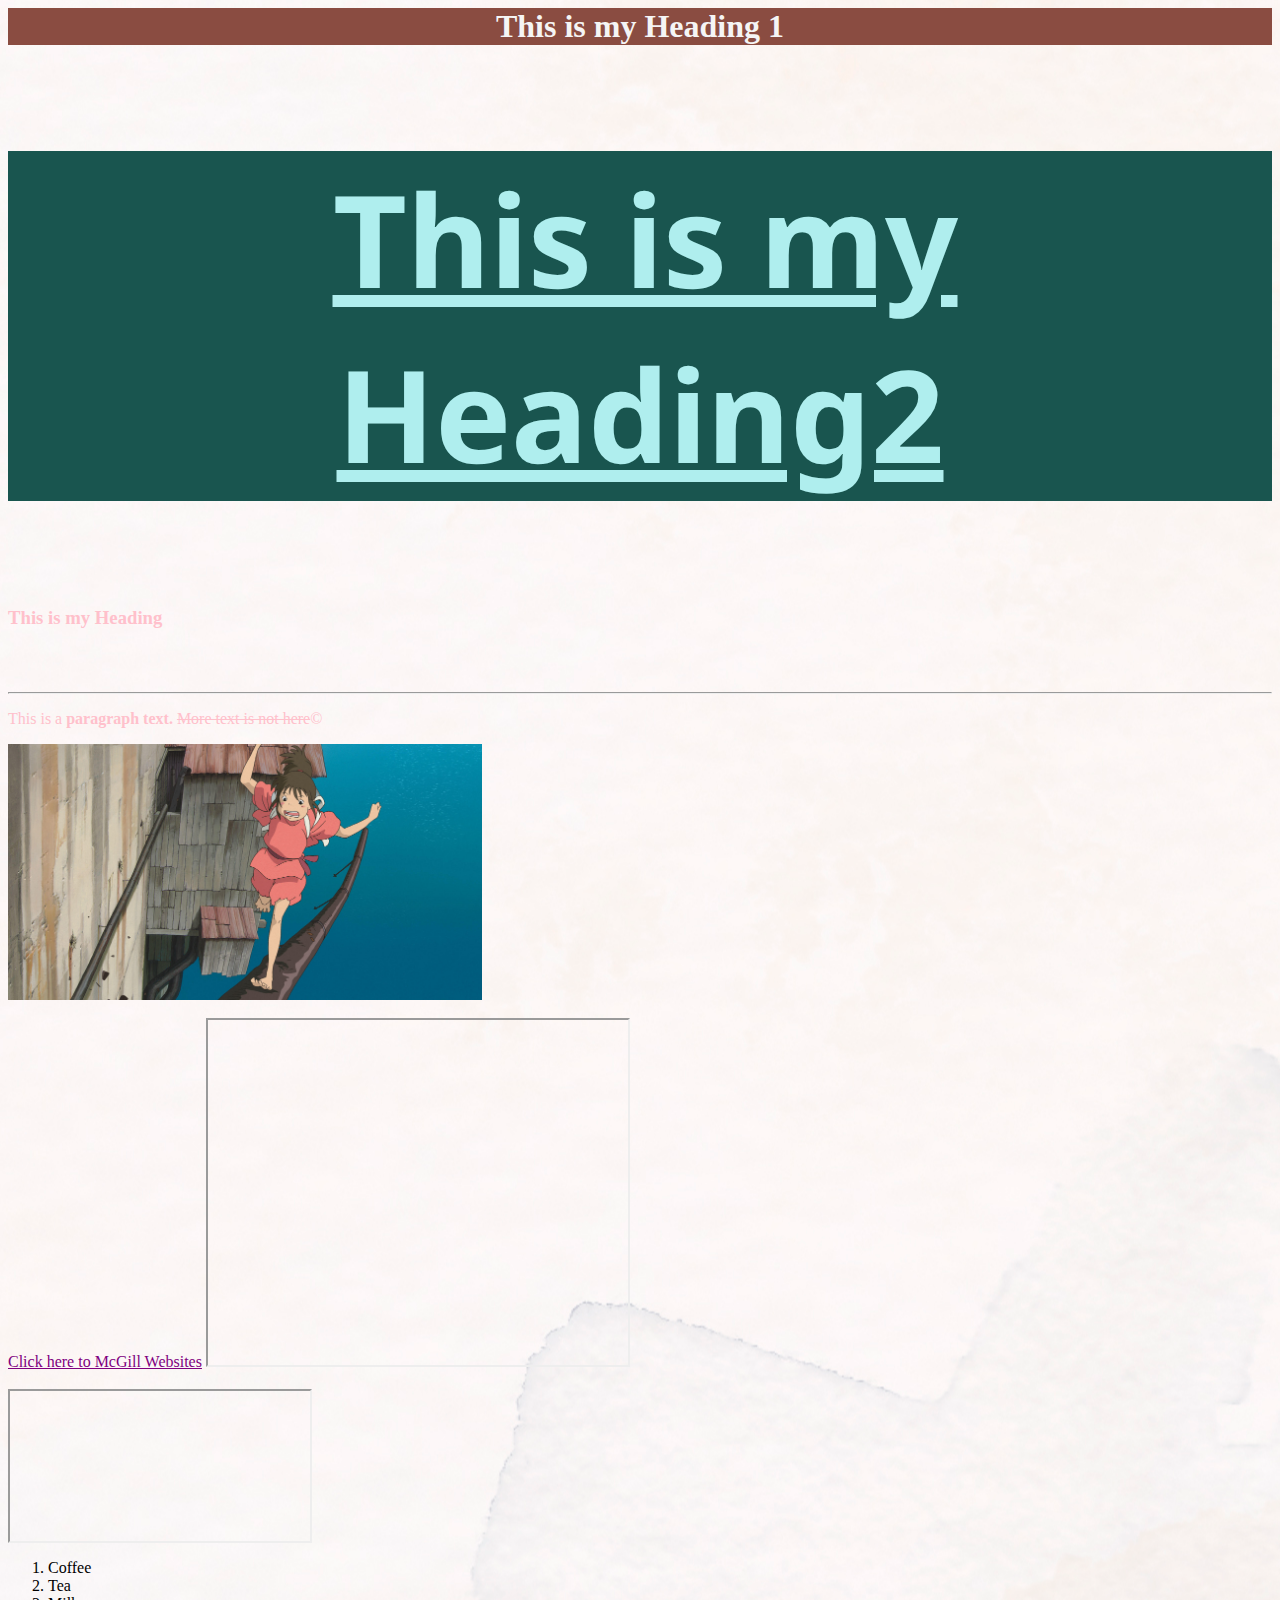
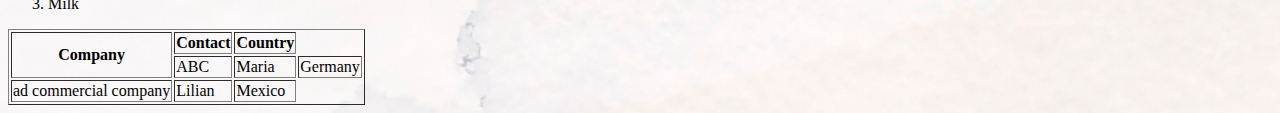
==== index.html @ d9ee84af "1111-2" ====
<html>
  <head>
    <title>Test for HTML </title>
    <link rel="stylesheet" href="Assets/CSS/MyStyle.CSS">
    <link rel="preconnect" href="https://fonts.googleapis.com">
    <link rel="preconnect" href="https://fonts.gstatic.com" crossorigin>
    <link href="https://fonts.googleapis.com/css2?family=Doto:wght@100..900&family=Handlee&family=Noto+Sans+JP:wght@100..900&family=Noto+Sans:ital,wght@0,100..900;1,100..900&family=Patrick+Hand&family=Roboto+Serif:ital,opsz,wght@0,8..144,100..900;1,8..144,100..900&family=Work+Sans:ital,wght@0,100..900;1,100..900&display=swap" rel="stylesheet">

  </head>
  <body>
      <h1 id="Heading-section-top">This is my Heading 1</h1>
      <h2 style = "color: paleturquoise;" class="font-size-8 font-roboto">This is my Heading2</h2>
      <h3 class="font-color-pink">This is my Heading</h3>
      <br/>
      <br/>
      <hr/>
      <p class="font-color-pink">This is a <b>paragraph text.</b> <strike>More text is not here</strike>&#169;</p>
      <img src="Assets/IMG/spiritedaway.jpeg" alt="spirited away" style="width:512pxpx; height:256px;">
      <br/>
      <br/>
      <a href="https://mcgill.ca" target="_blank">Click here to McGill Websites</a>
      
      <iframe width="420" height="345" src="https://www.youtube.com/embed/tgbNymZ7vqY">
      </iframe>
      <br/>
      <br/>
      <iframe
      src="Assets/Files/INFS 634_Course_Outline_Fall2024_DRAFT.pdf" title="PDF-file"
  ></iframe>

      <ol type="1">
        <li>Coffee</li>
        <li>Tea</li>
        <li>Milk</li>
      </ol>

      <table border="1">
        <!-- This is table -->
        <tr> 
          <th rowspan = "2">Company</th>
          <th>Contact</th>
          <th>Country</th>
        </tr>
        <tr>
          <td>ABC</td>
          <td colspan = "2">Maria</td>
          <td>Germany</td>
        </tr>
        <tr>
          <td>ad commercial company</td>
          <td>Lilian</td>
          <td>Mexico</td>
        </tr>
      </table>
  </body>
</html>
---- Assets/CSS/MyStyle.CSS ----
h1{ background-color: rgb(138, 76, 65);
    text-align:center;
}

#Heading-section-top{
    color: whitesmoke
}



.font-color-pink{
    color:pink
}

body{
    background-image: url("../IMG/watercolor.jpg");
    background-repeat: no-repeat;
    background-position: center;
    background-attachment: fixed;
    background-size: auto;
}

h2{ text-decoration: underline;
    background-color: rgb(25, 85, 79);
}

.font-size-8{
    font-size: 8rem;

}




.font-roboto{
    font-family: "Noto Sans", sans-serif;
    text-indent: 10px;
    text-align: center;
    
}

a:link{
    color: purple;
}

a:hover{
    color: yellow
}
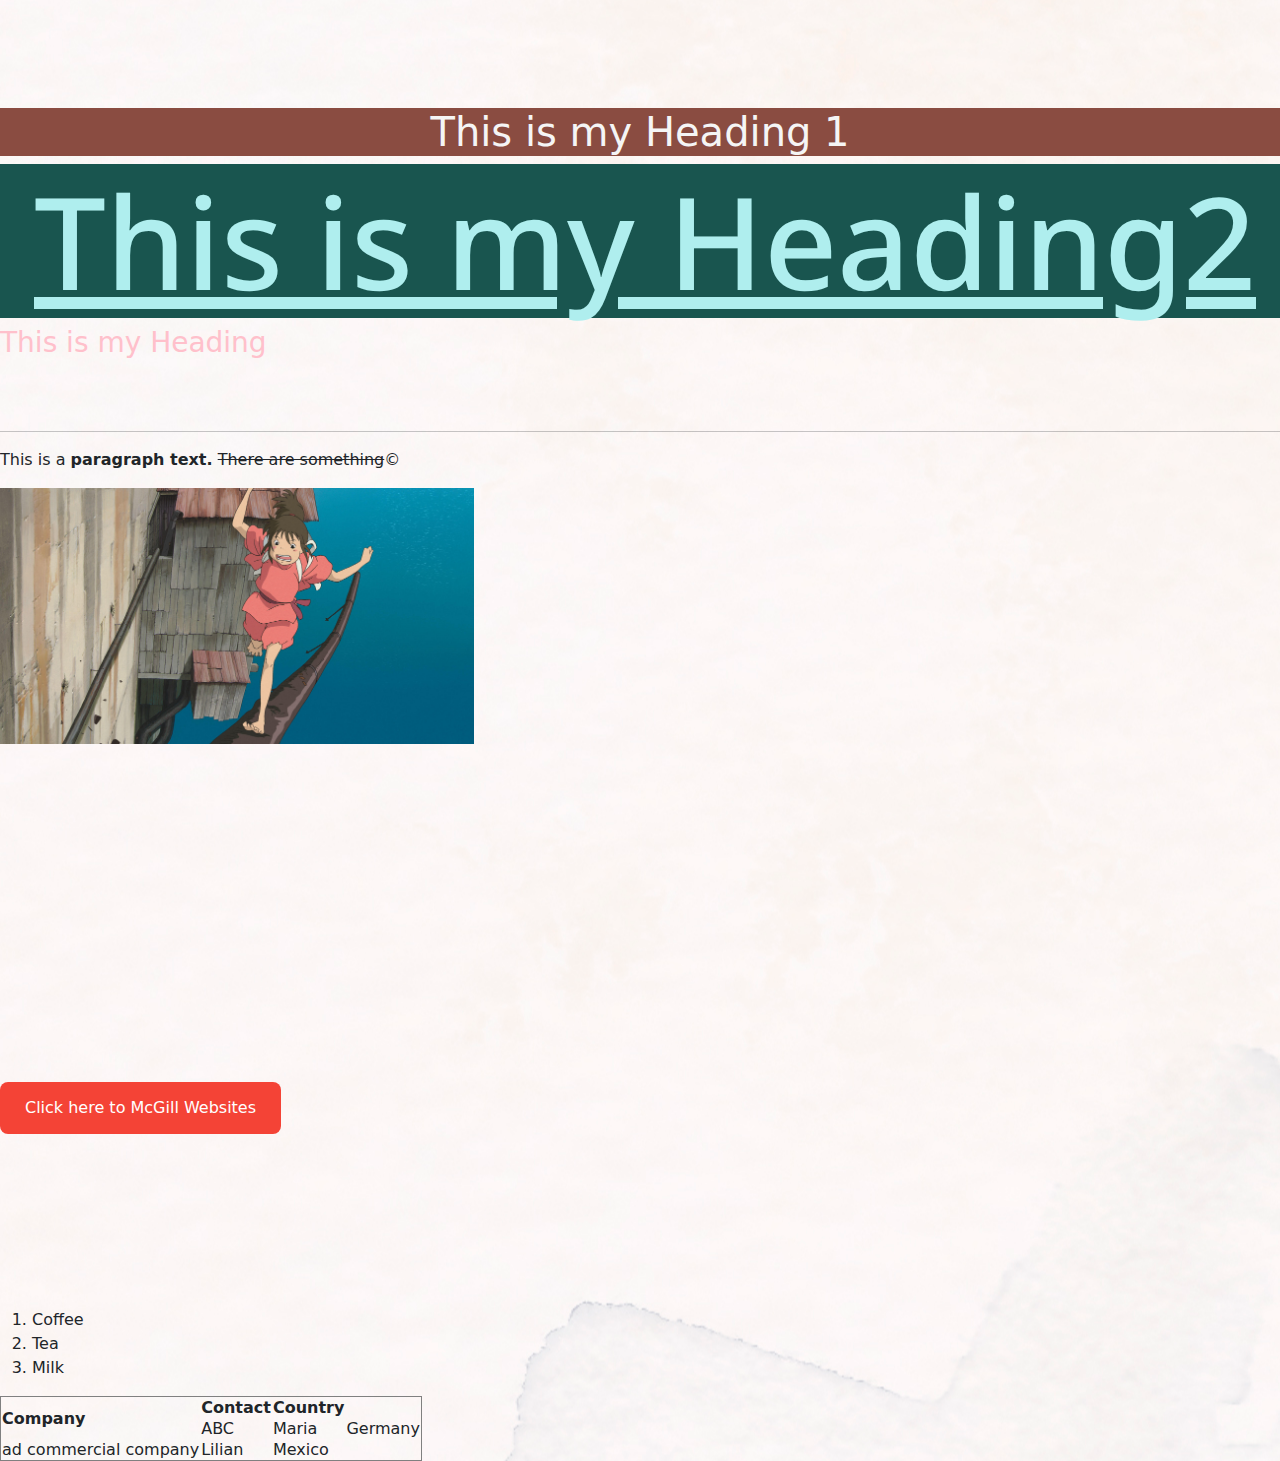
==== commit a3eddb07: "2024/11/11" ====
--- a/index.html
+++ b/index.html
@@ -5,16 +5,30 @@
     <link rel="preconnect" href="https://fonts.googleapis.com">
     <link rel="preconnect" href="https://fonts.gstatic.com" crossorigin>
     <link href="https://fonts.googleapis.com/css2?family=Doto:wght@100..900&family=Handlee&family=Noto+Sans+JP:wght@100..900&family=Noto+Sans:ital,wght@0,100..900;1,100..900&family=Patrick+Hand&family=Roboto+Serif:ital,opsz,wght@0,8..144,100..900;1,8..144,100..900&family=Work+Sans:ital,wght@0,100..900;1,100..900&display=swap" rel="stylesheet">
-
+    <link href="https://cdn.jsdelivr.net/npm/bootstrap@5.3.3/dist/css/bootstrap.min.css" rel="stylesheet" integrity="sha384-QWTKZyjpPEjISv5WaRU9OFeRpok6YctnYmDr5pNlyT2bRjXh0JMhjY6hW+ALEwIH" crossorigin="anonymous">
   </head>
   <body>
+    <section>
+      <div>
+        </div>
+        <h1 class="font-color-black">
+        </div>
+      </div>
+     </section>
+     <header>
+        <nav>
+
+        </nav> 
+      </header>
+      <footer>
+
       <h1 id="Heading-section-top">This is my Heading 1</h1>
       <h2 style = "color: paleturquoise;" class="font-size-8 font-roboto">This is my Heading2</h2>
       <h3 class="font-color-pink">This is my Heading</h3>
       <br/>
       <br/>
       <hr/>
-      <p class="font-color-pink">This is a <b>paragraph text.</b> <strike>More text is not here</strike>&#169;</p>
+      <p class="font-color-black">This is a <b>paragraph text.</b> <strike>There are something</strike>&#169;</p>
       <img src="Assets/IMG/spiritedaway.jpeg" alt="spirited away" style="width:512pxpx; height:256px;">
       <br/>
       <br/>
@@ -52,5 +66,7 @@
           <td>Mexico</td>
         </tr>
       </table>
+      <script src="https://cdn.jsdelivr.net/npm/bootstrap@5.3.3/dist/js/bootstrap.bundle.min.js" integrity="sha384-YvpcrYf0tY3lHB60NNkmXc5s9fDVZLESaAA55NDzOxhy9GkcIdslK1eN7N6jIeHz" crossorigin="anonymous"></script>
+  </body>
   </body>
 </html>--- a/Assets/CSS/MyStyle.CSS
+++ b/Assets/CSS/MyStyle.CSS
@@ -34,7 +34,7 @@
 
 .font-roboto{
     font-family: "Noto Sans", sans-serif;
-    text-indent: 10px;
+    text-indent: 10px !important;
     text-align: center;
     
 }
@@ -47,3 +47,23 @@
     color: yellow
 }
 
+a:link, a:visited {
+    background-color: #f44336;
+    color: white;
+    padding: 14px 25px;
+    text-align: center;
+    text-decoration: none;
+    display: inline-block;
+    border-radius: 8px;
+}
+
+div{
+    padding: 25px 50px 75px 100px;
+}
+
+@media (min-width:767px){
+    body{
+        background-color: lightblue;
+    }
+
+}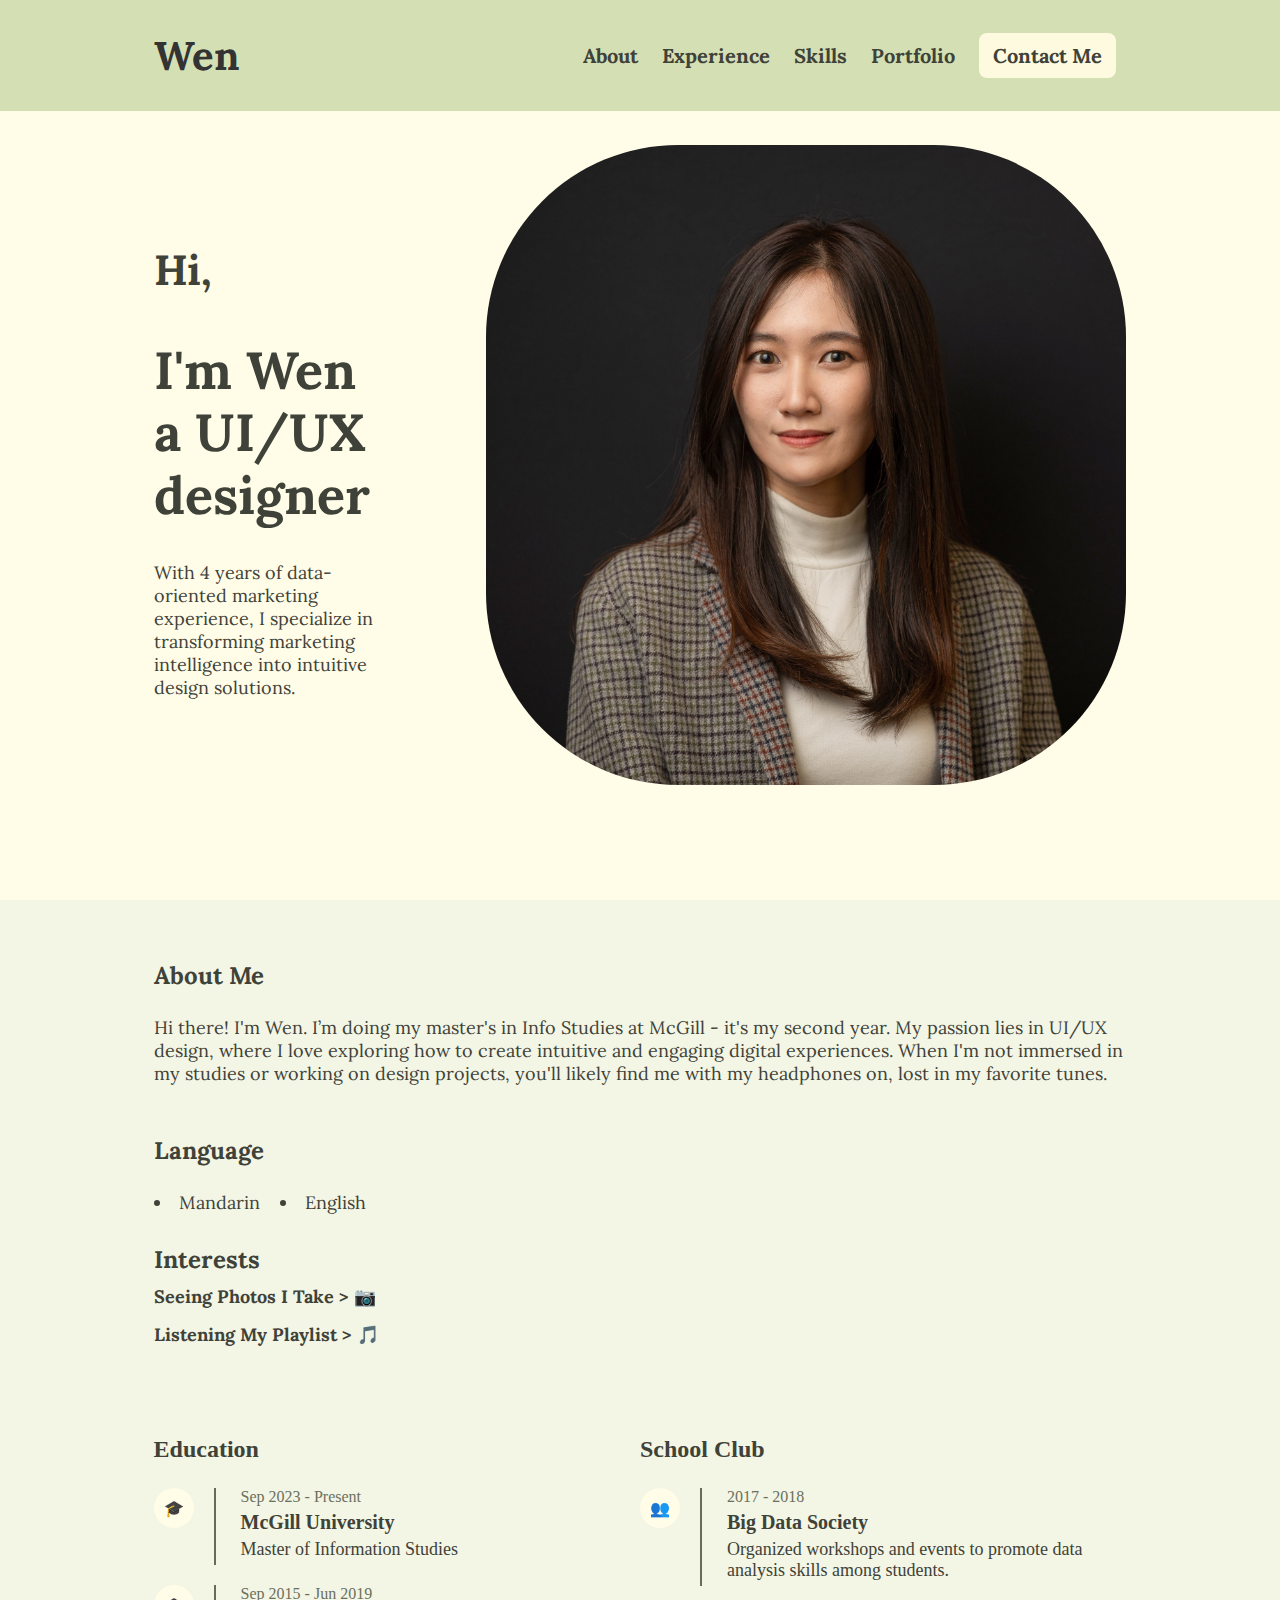
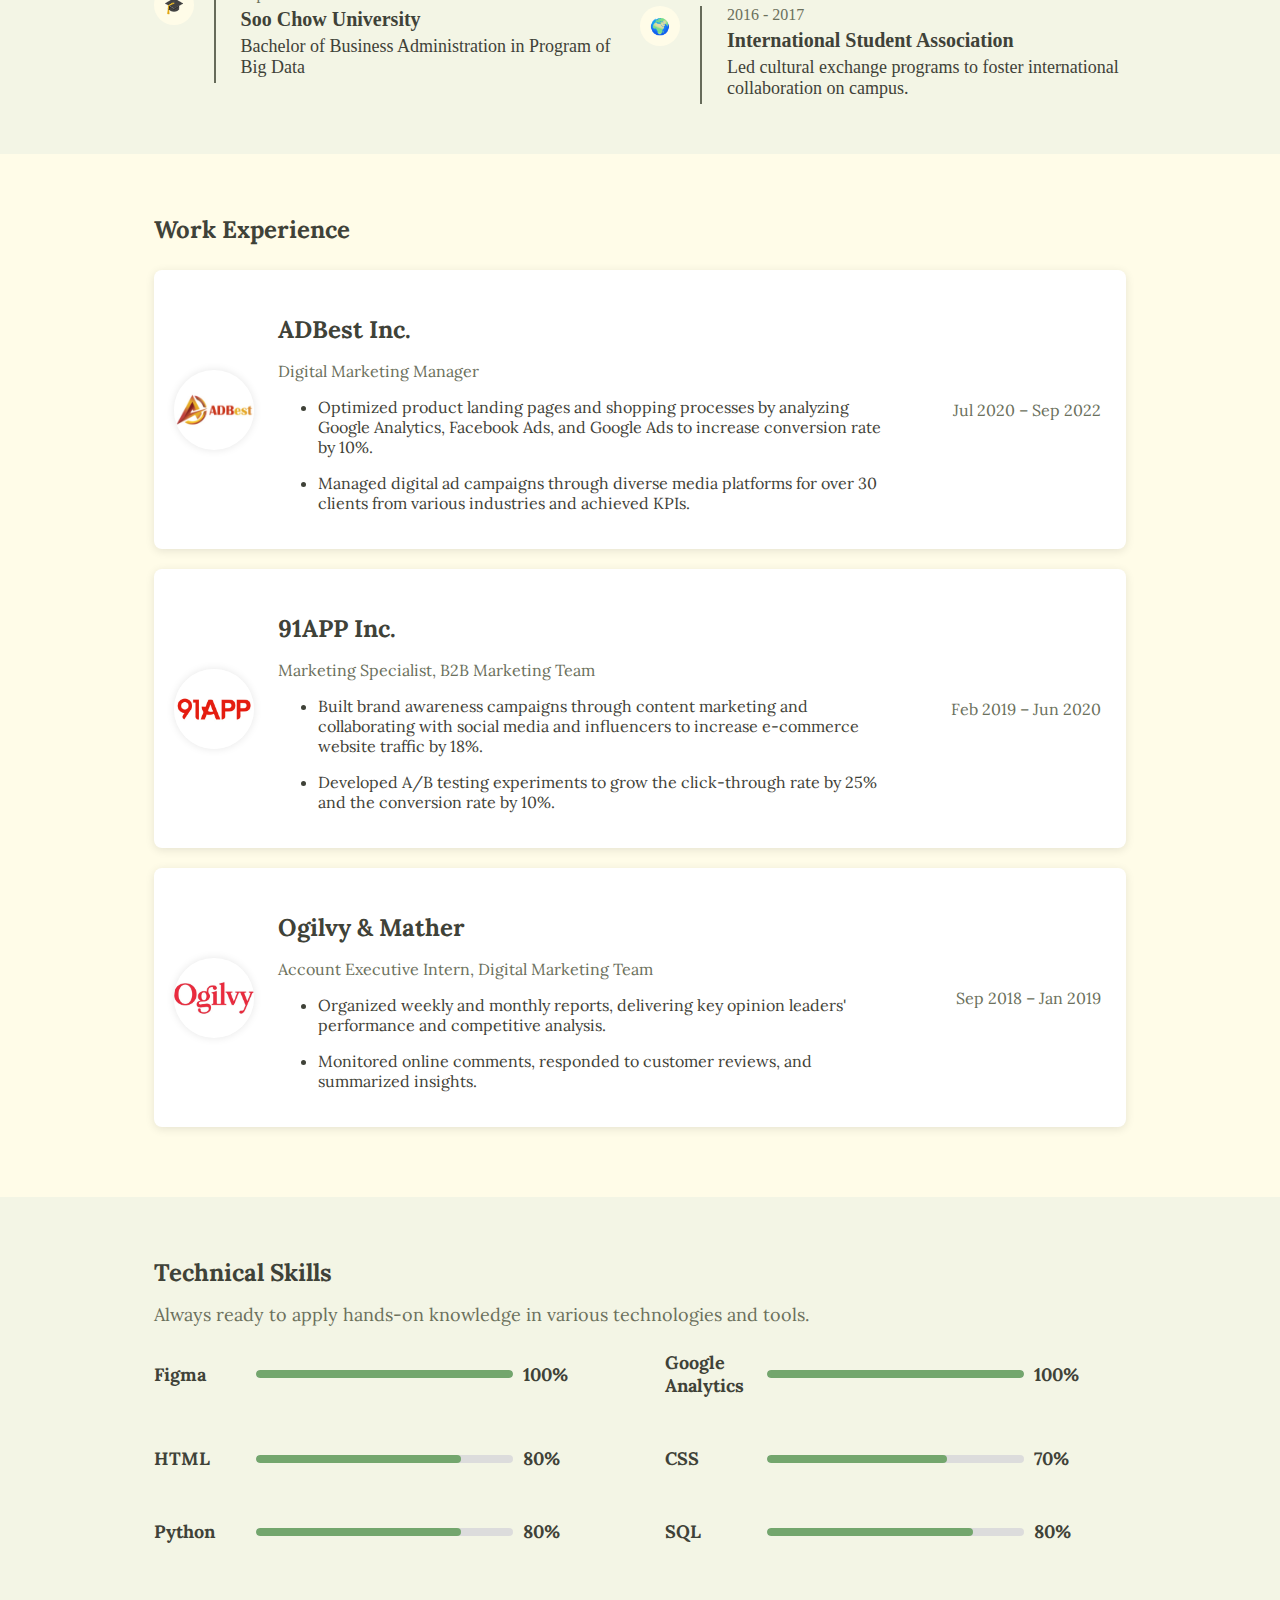
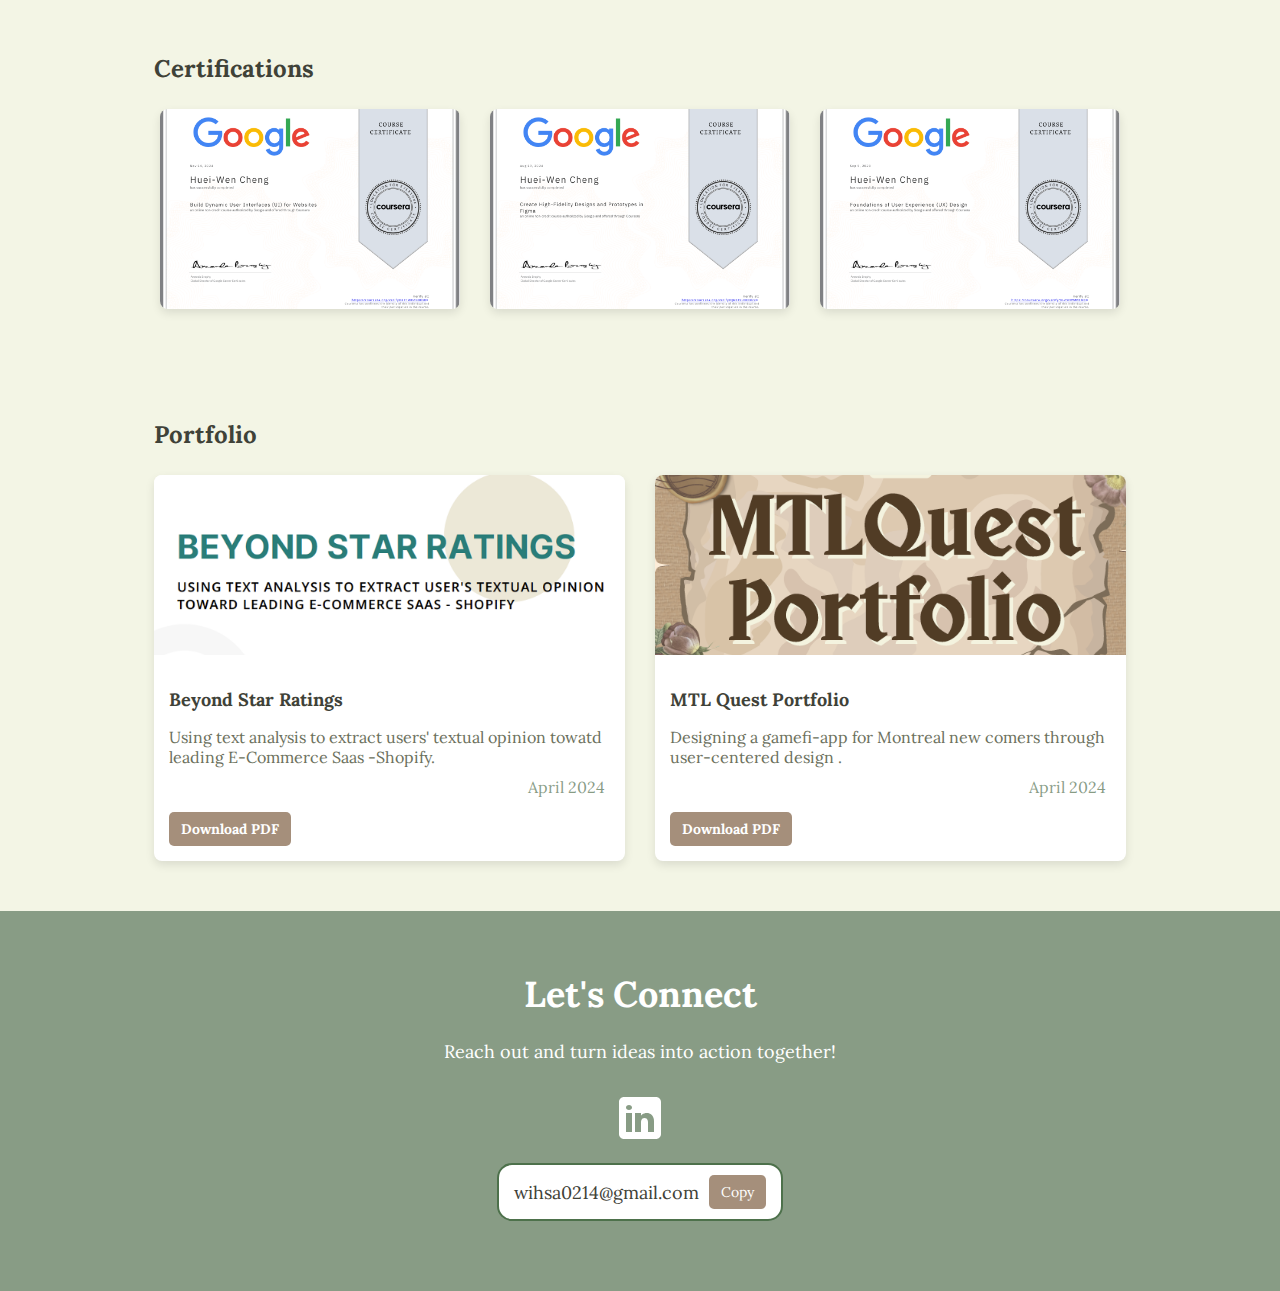
==== commit 95a7529e: "1202-name" ====
--- a/index.html
+++ b/index.html
@@ -1,72 +1,388 @@
+<!-- 
+  Main Document Structure
+  - Header: Navigation and branding
+  - Sections: Organized by content type
+  - Each section has consistent class naming convention
+-->
+
 <html>
   <head>
-    <title>Test for HTML </title>
-    <link rel="stylesheet" href="Assets/CSS/MyStyle.CSS">
+    <meta charset="UTF-8">
+    <meta name="viewport" content="width=device-width, initial-scale=1.0">
+
+    <title>Wen Personal Website</title>
+
+    <!-- css -->
+    <link rel="stylesheet" href="Assets/CSS/MyStyle1.CSS">
+    <!-- Single set of Google Font preconnects -->
     <link rel="preconnect" href="https://fonts.googleapis.com">
     <link rel="preconnect" href="https://fonts.gstatic.com" crossorigin>
-    <link href="https://fonts.googleapis.com/css2?family=Doto:wght@100..900&family=Handlee&family=Noto+Sans+JP:wght@100..900&family=Noto+Sans:ital,wght@0,100..900;1,100..900&family=Patrick+Hand&family=Roboto+Serif:ital,opsz,wght@0,8..144,100..900;1,8..144,100..900&family=Work+Sans:ital,wght@0,100..900;1,100..900&display=swap" rel="stylesheet">
-    <link href="https://cdn.jsdelivr.net/npm/bootstrap@5.3.3/dist/css/bootstrap.min.css" rel="stylesheet" integrity="sha384-QWTKZyjpPEjISv5WaRU9OFeRpok6YctnYmDr5pNlyT2bRjXh0JMhjY6hW+ALEwIH" crossorigin="anonymous">
+    <link href="https://fonts.googleapis.com/css2?family=Bitter:ital,wght@0,100..900;1,100..900&family=Lato:ital,wght@0,100;0,300;0,400;0,700;0,900;1,100;1,300;1,400;1,700;1,900&family=Lora:ital,wght@0,400..700;1,400..700&family=Noto+Sans:ital,wght@0,100..900;1,100..900&display=swap" rel="stylesheet">
+
   </head>
+
   <body>
-    <section>
-      <div>
-        </div>
-        <h1 class="font-color-black">
-        </div>
-      </div>
-     </section>
-     <header>
-        <nav>
-
-        </nav> 
-      </header>
-      <footer>
-
-      <h1 id="Heading-section-top">This is my Heading 1</h1>
-      <h2 style = "color: paleturquoise;" class="font-size-8 font-roboto">This is my Heading2</h2>
-      <h3 class="font-color-pink">This is my Heading</h3>
-      <br/>
-      <br/>
-      <hr/>
-      <p class="font-color-black">This is a <b>paragraph text.</b> <strike>There are something</strike>&#169;</p>
-      <img src="Assets/IMG/spiritedaway.jpeg" alt="spirited away" style="width:512pxpx; height:256px;">
-      <br/>
-      <br/>
-      <a href="https://mcgill.ca" target="_blank">Click here to McGill Websites</a>
+  <!-- Navigation Header -->
+  <header class="header">
+    <!-- Header content -->
+    <a href="#" class = "logo" >Wen</a>
+    <nav class="navbar">
+      <a href="#about">About</a>
+      <a href="#experience">Experience</a>
+      <a href="#skills">Skills</a>
+      <a href="#portfolio">Portfolio</a>
+      <a href="#contact" class="contact-link">Contact Me</a>
+    </nav>  
+  </header>
+
+  <!-- Hero Section -->
+  <section class="home-container">
+    <!-- Home content -->
+    <div class="home-content">
+      <h3>Hi,</h3>
+      <h1>I'm <span>Wen<br></span>a UI/UX designer</h1>
+      <p>
+        With 4 years of data-oriented marketing  experience, I specialize in transforming marketing 
+        intelligence into intuitive design solutions. </p>
+    </div> 
+     
+    <div class="img-box">
+        <img src="Assets/IMG/Huei-Wen Cheng_Square.JPG" width="50%" alt="Wen's profile picture">
+    </div>
+  </section>
+
+  <!-- About Me Section -->
+  <section id="about" class="about-container">
+    <!-- About content -->
+    <div class="about-content">
+      <h2 class="heading">About <span>Me</span></h2>
+      <p>Hi there! I'm Wen. I’m doing my master's in Info Studies at McGill - it's my second year. 
+        My passion lies in UI/UX design, where I love exploring how to create intuitive and engaging
+        digital experiences. When I'm not immersed in my studies or working on design projects, 
+        you'll likely find me with my headphones on, lost in my favorite tunes. </p>
+    </div>
+
+    <!-- Language content -->
+    <div class="language-container">
+      <h2 class="heading">Language</h2>
+      <div class="language-content">
+        <li>Mandarin</li>
+        <li>English</li>
+      </div>
+    </div>
+
+     <!-- Interests content -->
+    <div class="interests-container">
+      <h2 class="heading">Interests</h2>
+      <div class="interests-content">
+        <a href="https://flic.kr/ps/45rZq1" target="_blank" class="interest-item">
+            Seeing Photos I Take > 📷
+        </a>
+        <a href="https://music.youtube.com/playlist?list=PLNS5g4jU1Uh40Wqs6KvY3P2EbXAtl5oFr&si=vYJQALOpjhtkOgxQ" target="_blank" class="interest-item">
+            Listening My Playlist > 🎵
+          </a>
+      </div>
+    </div>
+
+    </section>
       
-      <iframe width="420" height="345" src="https://www.youtube.com/embed/tgbNymZ7vqY">
-      </iframe>
-      <br/>
-      <br/>
-      <iframe
-      src="Assets/Files/INFS 634_Course_Outline_Fall2024_DRAFT.pdf" title="PDF-file"
-  ></iframe>
-
-      <ol type="1">
-        <li>Coffee</li>
-        <li>Tea</li>
-        <li>Milk</li>
-      </ol>
-
-      <table border="1">
-        <!-- This is table -->
-        <tr> 
-          <th rowspan = "2">Company</th>
-          <th>Contact</th>
-          <th>Country</th>
-        </tr>
-        <tr>
-          <td>ABC</td>
-          <td colspan = "2">Maria</td>
-          <td>Germany</td>
-        </tr>
-        <tr>
-          <td>ad commercial company</td>
-          <td>Lilian</td>
-          <td>Mexico</td>
-        </tr>
-      </table>
-      <script src="https://cdn.jsdelivr.net/npm/bootstrap@5.3.3/dist/js/bootstrap.bundle.min.js" integrity="sha384-YvpcrYf0tY3lHB60NNkmXc5s9fDVZLESaAA55NDzOxhy9GkcIdslK1eN7N6jIeHz" crossorigin="anonymous"></script>
-  </body>
-  </body>
+   
+  
+
+  <!-- Education & School Club Section -->
+  <section class="education-schoolclub-container">
+
+   <!-- Education content -->
+    <div class="education-content">    
+      <h2 class="heading">Education</h2>
+        
+        <div class="timeline-item">
+          <div class="timeline-icon">🎓</div>
+          <div class="timeline-content">
+            <span class="date">Sep 2023 - Present</span>
+            <h3>McGill University</h3>
+            <p>Master of Information Studies</p>
+          </div>
+        </div>
+      
+        <div class="timeline-item">
+          <div class="timeline-icon">🎓</div>
+          <div class="timeline-content">
+            <span class="date">Sep 2015 - Jun 2019</span>
+            <h3>Soo Chow University</h3>
+            <p>Bachelor of Business Administration in Program of Big Data</p>
+          </div>
+        </div>
+    </div>
+
+    <!-- School Club content -->
+    <div class="school-club-content">    
+      <h2 class="heading">School <span>Club</span></h2>
+        
+        <div class="timeline-item">
+          <div class="timeline-icon">👥</div>
+          <div class="timeline-content">
+            <span class="date">2017 - 2018</span>
+            <h3>Big Data Society</h3>
+            <p>Organized workshops and events to promote data analysis skills among students.</p>
+          </div>
+        </div>
+        
+        <div class="timeline-item">
+          <div class="timeline-icon">🌍</div>
+          <div class="timeline-content">
+            <span class="date">2016 - 2017</span>
+            <h3>International Student Association</h3>
+            <p>Led cultural exchange programs to foster international collaboration on campus.</p>
+          </div>
+        </div>
+    </div>
+  
+      
+    
+    </div>      
+   </section>  
+
+
+  <!-- Experience Section -->
+  <section id="experience" class="experience-container">
+    <!-- Experience content -->
+    <h2 class="heading">Work Experience</h2>
+
+    <!-- Work Experience: ADBest -->
+    <div class="experience-card">
+      <div class="company_logo">
+          <img src="Assets/IMG/Adbest_Logo.jpg" alt="ADBest Logo">
+      </div>
+      <div class="company_content">
+          <h3>ADBest Inc.</h3>
+          <p>Digital Marketing Manager</p>
+          <ul>
+              <li>Optimized product landing pages and shopping processes by analyzing Google Analytics, Facebook Ads, and Google Ads to increase conversion rate by 10%.</li>
+              <p></p>
+              <li>Managed digital ad campaigns through diverse media platforms for over 30 clients from various industries and achieved KPIs.</li>
+          </ul>
+      </div>
+      <div class="date">Jul 2020 – Sep 2022</div>
+    </div>
+
+    <!-- Work Experience: 91APP -->
+    <div class="experience-card">
+      <div class="company_logo">
+          <img src="Assets/IMG/91APP_Logo.jpg" alt="91APP Logo">
+      </div>
+      <div class="company_content">
+          <h3>91APP Inc.</h3>
+          <p>Marketing Specialist, B2B Marketing Team</p>
+          <ul>
+              <li>Built brand awareness campaigns through content marketing and collaborating with social media and influencers to increase e-commerce website traffic by 18%.</li>
+              <p></p>
+              <li>Developed A/B testing experiments to grow the click-through rate by 25% and the conversion rate by 10%.</li>
+          </ul>
+      </div>
+      <div class="date">Feb 2019 – Jun 2020</div>
+    </div>
+
+    <!-- Work Experience: Ogilvy -->
+    <div class="experience-card">
+      <div class="company_logo">
+          <img src="Assets/IMG/Ogilvy_Logo.jpg" alt="Ogilvy & Mather Logo">
+      </div>
+      <div class="company_content">
+          <h3>Ogilvy & Mather</h3>
+          <p>Account Executive Intern, Digital Marketing Team</p>
+          <ul>
+              <li>Organized weekly and monthly reports, delivering key opinion leaders' performance and competitive analysis.</li>
+              <p></p>
+              <li>Monitored online comments, responded to customer reviews, and summarized insights.</li>
+          </ul>
+      </div>
+      <div class="date">Sep 2018 – Jan 2019</div>
+    </div>
+  </section>
+
+
+  <!-- Skills Section -->
+  <section id="skills" class="skills-container">
+    <!-- Technical skills content -->
+    <h2 class="heading">Technical Skills</h2>
+    <p>Always ready to apply hands-on knowledge in various technologies and tools.</p>
+    <div class="skills-content">
+
+        <!-- Technical skills: Figma -->
+        <div class="skill">
+            <span>Figma</span>
+            <div class="skill-bar">
+                <div class="progress" style="width: 100%;"></div>
+            </div>
+            <span class="percentage">100%</span>
+        </div>
+
+        <!-- Technical skills: Google Analytics -->
+        <div class="skill">
+          <span>Google Analytics</span>
+          <div class="skill-bar">
+              <div class="progress" style="width: 100%;"></div>
+          </div>
+          <span class="percentage">100%</span>
+        </div>
+
+        <!-- Technical skills: HTML-->
+        <div class="skill">
+            <span>HTML</span>
+            <div class="skill-bar">
+                <div class="progress" style="width: 80%;"></div>
+            </div>
+            <span class="percentage">80%</span>
+        </div>
+
+        <!-- Technical skills: CSS-->
+        <div class="skill">
+            <span>CSS</span>
+            <div class="skill-bar">
+                <div class="progress" style="width: 70%;"></div>
+            </div>
+            <span class="percentage">70%</span>
+        </div>
+
+        <!-- Technical skills: Python-->  
+        <div class="skill">
+            <span>Python</span>
+            <div class="skill-bar">
+                <div class="progress" style="width: 80%;"></div>
+            </div>
+            <span class="percentage">80%</span>
+        </div>
+
+        <!-- Technical skills: SQL-->  
+        <div class="skill">
+            <span>SQL</span>
+            <div class="skill-bar">
+                <div class="progress" style="width: 80%;"></div>
+            </div>
+            <span class="percentage">80%</span>
+        </div>
+    </div>
+  </section>
+
+  <!-- Certifications Section -->
+  <section class="certifications-container">
+    <!-- Certifications content -->
+    <h2 class="heading">Certifications</h2>
+    <div class="certifications-content">
+
+       <!-- UI Certification -->
+      <div class="certification-card">
+        <img src="Assets/IMG/Coursera_certification_UI.png" alt="Coursera_certification_UI" class="certification-image">
+        <div class="overlay">
+          <p>Build Dynamic User Interfaces (UI) for Websites
+            <br>offered through Courser</p>
+        </div>
+      </div>
+
+       <!-- HiFi Certification -->
+      <div class="certification-card">
+        <img src="Assets/IMG/Coursera_certification_HiFi.png" alt="Coursera_certification_HiFi" class="certification-image">
+        <div class="overlay">
+          <p>Create High-Fidelity Designs and Prototypes in
+            Figma<br>offered through Coursera</p>
+        </div>
+      </div>
+
+       <!-- Third Certification -->
+      <div class="certification-card">
+        <img src="Assets/IMG/Coursera_certification_UX.png" alt="Coursera_certification_UX" class="certification-image">
+        <div class="overlay">
+          <p>Foundations of User Experience (UX) Design<br>offered through Coursera</p>
+        </div>
+      </div>
+    </div>
+  </section>
+
+  
+
+  <!-- Portfolio Section -->
+  <section id="portfolio" class="portfolio-container">
+    <!-- Portfolio content -->
+    <h2 class="heading">Portfolio</h2>
+    <div class="portfolio-grid">
+
+      <!-- Portfolio  1 -->
+      <div class="portfolio-item">
+        <div class="portfolio-thumbnail">
+          <img src="Assets/IMG/MachineLearning-thumbnail.png" alt="Data Mining Thematic Analysis - Shopfiy Thumbnail ">
+        </div>
+        <div class="portfolio-content">
+          <h3>Beyond Star Ratings</h3>
+          <p>Using text analysis to extract users' textual opinion towatd leading E-Commerce Saas -Shopify.</p>
+          <span class="date">April 2024</span>
+          <a href="Assets/Files/Data Mining Thematic Analysis - Shopfiy.pdf" target="_blank" class="download-btn" download>Download PDF</a>
+        </div>
+      </div>
+  
+      <!-- Portfolio  2 -->
+      <div class="portfolio-item">
+        <div class="portfolio-thumbnail">
+          <img src="Assets/IMG/UCDproject-thumbnail.png" alt="UCD Project Thumbnail">
+        </div>
+        <div class="portfolio-content">
+          <h3>MTL Quest Portfolio</h3>
+          <p>Designing a gamefi-app for Montreal new comers through user-centered design .</p>
+          <span class="date">April 2024</span>
+          <a href="Assets/Files/UCD_Project_Montreal.pdf" target="_blank" class="download-btn" download>Download PDF</a>
+        </div>
+      </div>
+    </div>
+  </section>
+  
+   <!-- Contact Section -->
+  <section id="contact" class="contact-container">
+    <!-- Contact content -->
+    <h2 class="heading">Let's Connect</h2>
+    <p>Reach out and turn ideas into action together!</p>
+
+    <!-- Social Media Links -->
+    <div class="social-links">
+      <a href="https://www.linkedin.com/in/huei-wen-cheng-1aa71b167/" target="_blank" class="social-link">
+        <img src="Assets/IMG/linkedin.svg" alt="LinkedIn">
+      </a>
+    </div>
+  
+    <!-- Email with Clipboard -->
+    <div class="email-container">
+      <div class="email-box">
+        <span id="email">wihsa0214@gmail.com</span>
+        <button id="copy-btn" class="clipboard-btn">Copy</button>
+      </div>
+    </div>
+
+  </section>
+
+  <!-- copy the email / javascript generated by ChatGPT -->
+  <script>
+    document.getElementById("copy-btn").addEventListener("click", function () {
+      // Get the email text
+      const emailText = document.getElementById("email").textContent;
+  
+      // Create a temporary input element to copy the text
+      const tempInput = document.createElement("input");
+      tempInput.value = emailText;
+      document.body.appendChild(tempInput);
+  
+      // Select the text and copy it
+      tempInput.select();
+      tempInput.setSelectionRange(0, 99999); // For mobile devices
+      document.execCommand("copy");
+  
+      // Remove the temporary input element
+      document.body.removeChild(tempInput);
+  
+    
+    });
+  </script>
+  
+
+
+</body>
+
 </html>--- a/Assets/CSS/MyStyle1.CSS
+++ b/Assets/CSS/MyStyle1.CSS
@@ -0,0 +1,644 @@
+* {
+    box-sizing: border-box; /* Ensures that padding and border are included in an element's total width and height */
+}
+
+body, html {
+    margin: 0;
+    padding: 0;
+}
+
+html {
+   scroll-behavior: smooth; /* Enables smooth scrolling */
+}
+
+section {
+   scroll-margin-top: 100px; 
+}
+
+
+/* Header */
+.header{ 
+    background-color: rgb(213, 223, 180);
+    position: fixed;
+    top: 0;
+    left: 0;
+    text-align:left;
+    width: 100%;
+    padding: 30px 12%;
+    display: flex;
+    flex-wrap: wrap;
+    justify-content: space-between;
+    align-items: center;
+    z-index: 1000; /* High z-index ensures the header stays above other content. */
+
+}
+
+
+.header a{
+    color: #333; 
+    text-decoration: none; 
+    font-weight: bold;
+    margin-right: 5px;
+    font-family: "Lora", serif;
+}
+
+.logo{
+    font-size: 40px;
+    color: rgb(216, 163, 115);
+    font-weight: 600;
+    transition: 0.3s ease;
+}
+
+.logo:hover{
+    color: rgb(254, 250, 224);
+    text-shadow: 0 0 25px rgb(107, 112, 92),
+                 0 0 50px rgb(107, 112, 92);
+    transform: scale(1.1);
+}
+
+.navbar a{
+    font-size: 20px;
+    color: rgb(63, 66, 56);
+    font-weight: bold;
+    margin: 0 10px;
+    transition: 0.3 ease;
+}
+
+.navbar a:hover{
+    color: rgb(254, 250, 224);
+    text-shadow: 0 0 15px rgb(107, 112, 92),
+                 0 0 25px rgb(107, 112, 92);
+    transform: scale(1.1);
+}
+
+.contact-link{
+    padding: 8px 12px;
+    background-color: rgb(254, 250, 224);
+    border: 2px solid transparent;
+    border-radius: 8px;
+    margin-left: auto; 
+    color: rgb(63, 66, 56);
+    font-size: 20px;
+    font-weight: 6;
+    font-weight: bold;
+    transition: 0.3s ease;
+}
+
+.home-container{
+    width: 100%;
+    min-height: 100vh;
+    background-color: rgba(255, 252, 232);
+    display: flex;
+    align-items: center;
+    gap: 7em;
+    padding: 30px 12% 0;
+    font-family: "Lora", serif;
+}
+
+.home-content{
+    max-width: 800px;
+    color: rgb(63, 66, 56);
+}
+
+.home-content h3{
+    font-size: 42px;
+    color: rgb(63, 66, 56);
+}
+
+.home-content h1{
+    font-size: 52px;
+    line-height: 1.2;
+    color: rgb(63, 66, 56);
+}
+
+.home-content p{
+    font-size: 18px;
+    margin: 25px 0 30px;
+    color: rgb(63, 66, 56);
+}
+
+.img-box img{
+    border-radius: 30%;
+    width: 50vw;
+}
+
+.about-container{
+    width: 100%;
+    font-family: "Lora", serif;
+    background-color: rgb(243, 245, 229);
+    align-items: center;
+    gap: 7em;
+    padding: 50px 12% 30px;
+}
+
+.about-content{
+    max-width: 100%;
+    color: rgb(63, 66, 56);
+    margin-bottom: 50px;
+}
+
+.about-content p{
+    font-size: 18px;
+    margin: 25px 0 30px;
+    color: rgb(63, 66, 56);
+}
+
+.heading{
+    max-width: 800px;
+    margin: 10px 0 10px;
+    color: rgb(63, 66, 56);
+}
+
+.language-content {
+    display: flex; 
+    gap: 20px;
+    list-style-type: disc; 
+    padding: 0;
+    margin: 25px 0 30px; 
+
+}
+
+.language-content li{
+    font-size: 18px;
+    color: rgb(63, 66, 56);
+    margin: 0px 0;
+  }
+
+
+.interests-container, .language-container{
+    flex: 1; /* Ensure equal space for both sections */
+    min-width: 0px; /* Prevent sections from becoming too narrow */
+}
+
+
+
+.interests-content {
+    margin: 0; /* Reset any margins */
+    display: flex;
+    flex-direction: column; /* Stack items vertically */
+    gap: 15px; /* Add consistent space between items */
+  
+}
+
+
+.interest-item {
+    font-size: 18px;
+    color: rgb(63, 66, 56);
+    text-decoration: none;
+    position: relative;
+    font-weight: bold;
+    transition: color 0.3s ease, text-shadow 0.3s ease;
+}
+  
+.interest-item::after {
+    content: '';
+    position: absolute;
+    bottom: -2px;
+    left: 0;
+    height: 2px;
+    background-color: rgb(142, 202, 159);
+    opacity: 0;
+    transform: scaleX(0);
+    transition: transform 0.3s ease, opacity 0.3s ease;
+}
+  
+.interest-item:hover {
+    color: rgb(108, 175, 110); /* Change color on hover */
+    text-shadow: 0 0 10px rgb(142, 202, 159);
+}
+  
+.interest-item:hover::after {
+    transform: scaleX(1);
+    opacity: 1;
+}
+
+.education-schoolclub-container {
+    display: flex; 
+    flex-wrap: nowrap; 
+    background-color: rgb(243, 245, 229);
+    gap: 0px; 
+    justify-content: space-between; 
+    padding: 50px 12% 30px;
+}
+  
+.education-content,
+.school-club-content {  
+    min-width: 0; 
+    width: 100%;
+}
+
+  
+.education-content h2,
+.school-club-content h2 {
+    font-size: 24px;
+    margin-bottom: 25px;
+    color: rgb(63, 66, 56);
+}
+
+  
+.timeline-item {
+    display: flex;
+    align-items: flex-start;
+    margin-bottom: 20px;
+}
+  
+.timeline-content {
+    border-left: 2px solid rgb(102, 107, 90);
+    padding-left: 20px;
+}
+  
+.timeline-icon {
+    flex-shrink: 0;
+    width: 40px;
+    height: 40px;
+    background-color: rgb(255, 252, 232);
+    border-radius: 50%;
+    display: flex;
+    justify-content: center;
+    align-items: center;
+    margin-right: 20px;
+}
+  
+  
+
+.timeline-content h3 {
+    font-size: 20px;
+    margin: 5px;
+    color: rgb(63, 66, 56);;
+}
+  
+.timeline-content p {
+    font-size: 18px;
+    margin: 5px;
+    color: rgb(63, 66, 56);;
+}
+
+.date {
+    font-size: 16px;
+    color: rgb(107, 112, 92);
+    
+    text-align: right;
+    margin: 5px;
+}
+
+
+
+.experience-container {
+    width: 100%;
+    background-color: rgb(255, 252, 232);
+    padding: 50px 12%;
+    font-family: "Lora", serif;
+}
+
+.experience-container h2{
+    margin-bottom: 25px;
+}
+
+.experience-card {
+    display: flex;
+    align-items: center;
+    justify-content: space-between; /* Adds maximum horizontal space between the elements */
+    background-color: rgb(255, 255, 255);
+    gap: 24px;
+    padding: 20px;
+    margin-bottom: 20px;
+    border-radius: 8px;
+    box-shadow: 0 2px 10px rgba(0, 0, 0, 0.1);
+}
+
+.company_logo {
+    flex-shrink: 0;  /* Prevent logo from shrinking */
+    width: 80px;  /* Fixed width */
+    height: 80px;  /* Fixed height */
+    display: flex;  /* Added for better image centering */
+    align-items: center;
+    justify-content: center; 
+}
+
+.company_logo img {
+    width: 100%;
+    height: 100%;
+    object-fit: contain;
+    border-radius: 50%;
+    box-shadow: 0 0 8px rgba(0, 0, 0, 0.1);
+}
+
+.company_content {
+    flex: 1;
+    min-width: 0;
+    padding-right: 24px;
+}
+
+.company_content h3 {
+    font-size: 24px;
+    font-weight: bold;
+    margin-bottom: 8px;
+    color: rgb(63, 66, 56);
+}
+
+.company_content p {
+    font-size: 16px;
+    color: rgb(107, 112, 92);
+    margin-bottom: 10px;
+}
+
+.company_content ul {
+    list-style: disc;
+    margin-left: 10px;
+    color: rgb(63, 66, 56);
+    padding-inline-start: 30px;
+}
+
+
+
+
+.skills-container {
+    width: 100%;
+    padding: 50px 12%;
+    font-family: "Lora", serif;
+    background-color: rgb(243, 245, 229); 
+}
+
+
+
+.skills-container p {
+    font-size: 18px;
+    margin: 15px 0 25px;
+    color: rgb(107, 112, 92); 
+}
+
+/* Arranges skill items in a two-column grid for clarity and organization */
+.skills-content {
+    display: grid;
+    grid-template-columns: repeat(2, 1fr); /* Creates 2 columns, where each column takes up an equal share of the available space */
+    gap: 50px;
+}
+
+.skill {
+    display: flex;
+    align-items: center;
+    gap: 10px;
+}
+
+.skill span {
+    flex-basis: 20%; /* take up 25% of the container's size */
+    font-size: 18px;
+    font-weight: bold;
+    color: rgb(63, 66, 56); 
+}
+
+.skill-bar {
+    flex-grow: 1;
+    height: 8px;
+    background-color: rgb(220, 220, 220);
+    border-radius: 4px;
+    overflow: hidden;
+    position: relative;
+}
+
+.skill-bar .progress {
+    height: 100%;
+    background-color: rgba(79, 147, 71, 0.746);
+    border-radius: 4px;
+    transition: width 0.5s ease-in-out;
+}
+
+.percentage {
+    flex-basis: 10%;
+    text-align: left;
+    font-size: 16px;
+    font-weight: bold;
+    color: rgb(63, 66, 56); /* Text color */
+}
+
+.certifications-container {
+    width: 100%;
+    padding: 50px 12%;
+    background-color: rgb(243, 245, 229);
+    font-family: "Lora", serif;
+}
+  
+.certifications-container h2 {
+    font-size: 24px;
+    margin-bottom: 25px;
+    color: rgb(63, 66, 56);
+}
+  
+.certifications-content {
+    display: flex;
+    justify-content: center;
+    gap: 30px;
+    flex-wrap: wrap;
+}
+  
+.certification-card {
+    position: relative;
+    width: 300px; 
+    height: 200px; 
+    border-radius: 8px;
+    overflow: hidden;
+    box-shadow: 0 4px 10px rgba(0, 0, 0, 0.1);
+}
+  
+.certification-image {
+    width: 100%;
+    height: 100%;
+    object-fit: cover;
+    transition: transform 0.3s ease;
+}
+  
+.certification-card:hover .certification-image {
+    transform: scale(1.1);
+}
+  
+.overlay {
+    position: absolute;
+    font-size: 16px;
+    top: 0;
+    left: 0;
+    width: 100%;
+    height: 100%;
+    background-color: rgba(8, 73, 15, 0.7);
+    color: #fff;
+    display: flex;
+    justify-content: center;
+    align-items: center;
+    text-align: center;
+    opacity: 0;
+    transition: opacity 0.3s ease;
+}
+  
+.certification-card:hover .overlay {
+    opacity: 1;
+}
+  
+
+  /* Portfolio Section */
+.portfolio-container {
+    width: 100%;
+    padding: 50px 12%;
+    background-color: rgb(243, 245, 229); 
+    font-family: "Lora", serif;
+}
+  
+.portfolio-container h2 {
+    margin-bottom: 25px;
+}
+  
+.portfolio-grid {
+    display: grid;
+    grid-template-columns: repeat(auto-fit, minmax(300px, 1fr));
+    gap: 30px;
+}
+  
+  /* Portfolio Item */
+.portfolio-item {
+    background: #fff;
+    border-radius: 8px;
+    box-shadow: 0 4px 10px rgba(0, 0, 0, 0.1);
+    overflow: hidden;
+    transition: transform 0.3s ease;
+}
+  
+  .portfolio-item:hover {
+    transform: scale(1.05);
+  }
+  
+  /* Thumbnail */
+.portfolio-thumbnail {
+    position: relative;
+    width: 100%;
+    height: 180px;
+    overflow: hidden;
+}
+  
+.portfolio-thumbnail img {
+    width: 100%;
+    height: 100%;
+    object-fit: cover;
+}
+  
+  
+  /* Content */
+.portfolio-content {
+    padding: 15px;
+}
+  
+.portfolio-content h3 {
+    font-size: 18px;
+    margin-bottom: 10px;
+    color: rgb(63, 66, 56);
+}
+  
+.portfolio-content p {
+    font-size: 16px;
+    color: rgb(107, 112, 92);
+    margin-bottom: 10px;
+}
+  
+.portfolio-content .date {
+    font-size: 16px;
+    color: rgb(42, 78, 38, 0.561);
+    margin-bottom: 15px;
+    display: block;
+}
+  
+.download-btn {
+    display: inline-block;
+    padding: 8px 12px;
+    background-color: rgb(125, 94, 65, 0.693);
+    color: #fff;
+    font-size: 14px;
+    font-weight: bold;
+    text-decoration: none;
+    border-radius: 5px;
+    transition: background-color 0.3s ease;
+}
+  
+.download-btn:hover {
+    background-color: rgb(42, 78, 38, 0.561);
+}
+  
+
+  /* Contact Section */
+.contact-container {
+    width: 100%;
+    padding: 50px 12%;
+    text-align: center;
+    font-family: "Lora", serif;
+    background-color: rgba(42, 78, 38, 0.561); 
+    display: flex;
+    flex-direction: column;
+    align-items: center; /* Centers the content horizontally */
+    justify-content: center; /* Centers the content vertically */
+}
+  
+.contact-container h2 {
+    font-size: 36px;
+    margin-bottom: 5px;
+    color: rgb(255, 255, 255); 
+}
+  
+.contact-container p {
+    font-size: 18px;
+    margin-bottom: 20px;
+    color: rgb(2255, 255, 255);
+}
+  
+  
+  /* Social Links */
+.social-links {
+    margin-top: 10px;
+    display: flex;
+    justify-content: center;
+    gap: 20px;
+}
+  
+.social-link img {
+    width: 50px;
+    height: 50px;
+    transition: transform 0.3s ease;
+}
+  
+.social-link:hover img {
+    transform: scale(1.2);
+}
+  
+
+  /* Email Box */
+.email-container {
+    margin: 20px auto;
+    text-align: center;
+    font-size: 18px;
+    color: rgb(255, 255, 255); 
+    font-family: "Lora", serif;
+}
+
+  
+.email-box {
+    display: inline-flex;
+    align-items: center;
+    gap: 10px;
+    font-size: 18px;
+    color: rgb(63, 66, 56);
+    border: 2px solid rgba(45, 87, 42, 0.847);
+    padding: 10px 15px;
+    border-radius: 15px;
+    background-color: #fff;
+}
+  
+.clipboard-btn {
+    background-color: rgba(125, 94, 65, 0.693);
+    font-family: "Lora", serif;
+    color: #fff;
+    border: none;
+    padding: 8px 12px;
+    font-size: 14px;
+    border-radius: 5px;
+    cursor: pointer;
+    transition: background-color 0.3s ease;
+}
+  
+.clipboard-btn:hover {
+    background-color: rgb(42, 78, 38, 0.561);
+}
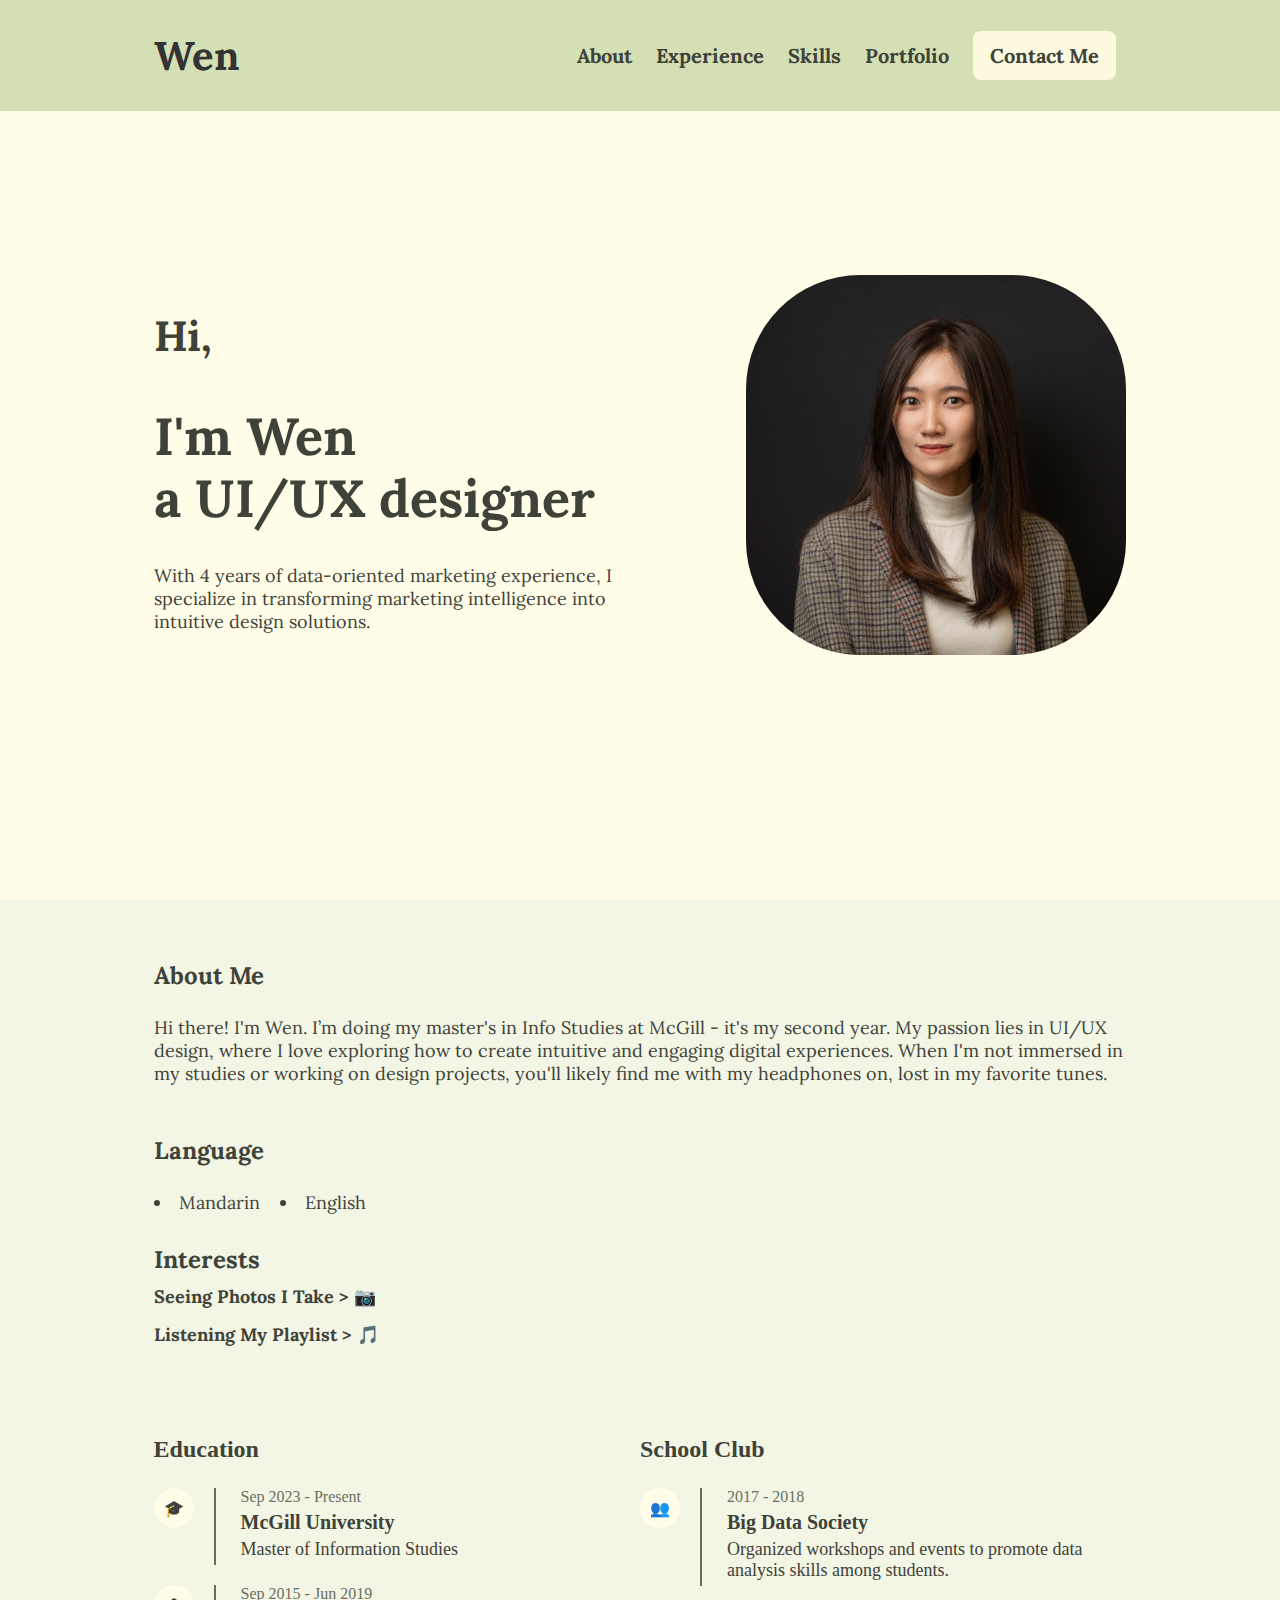
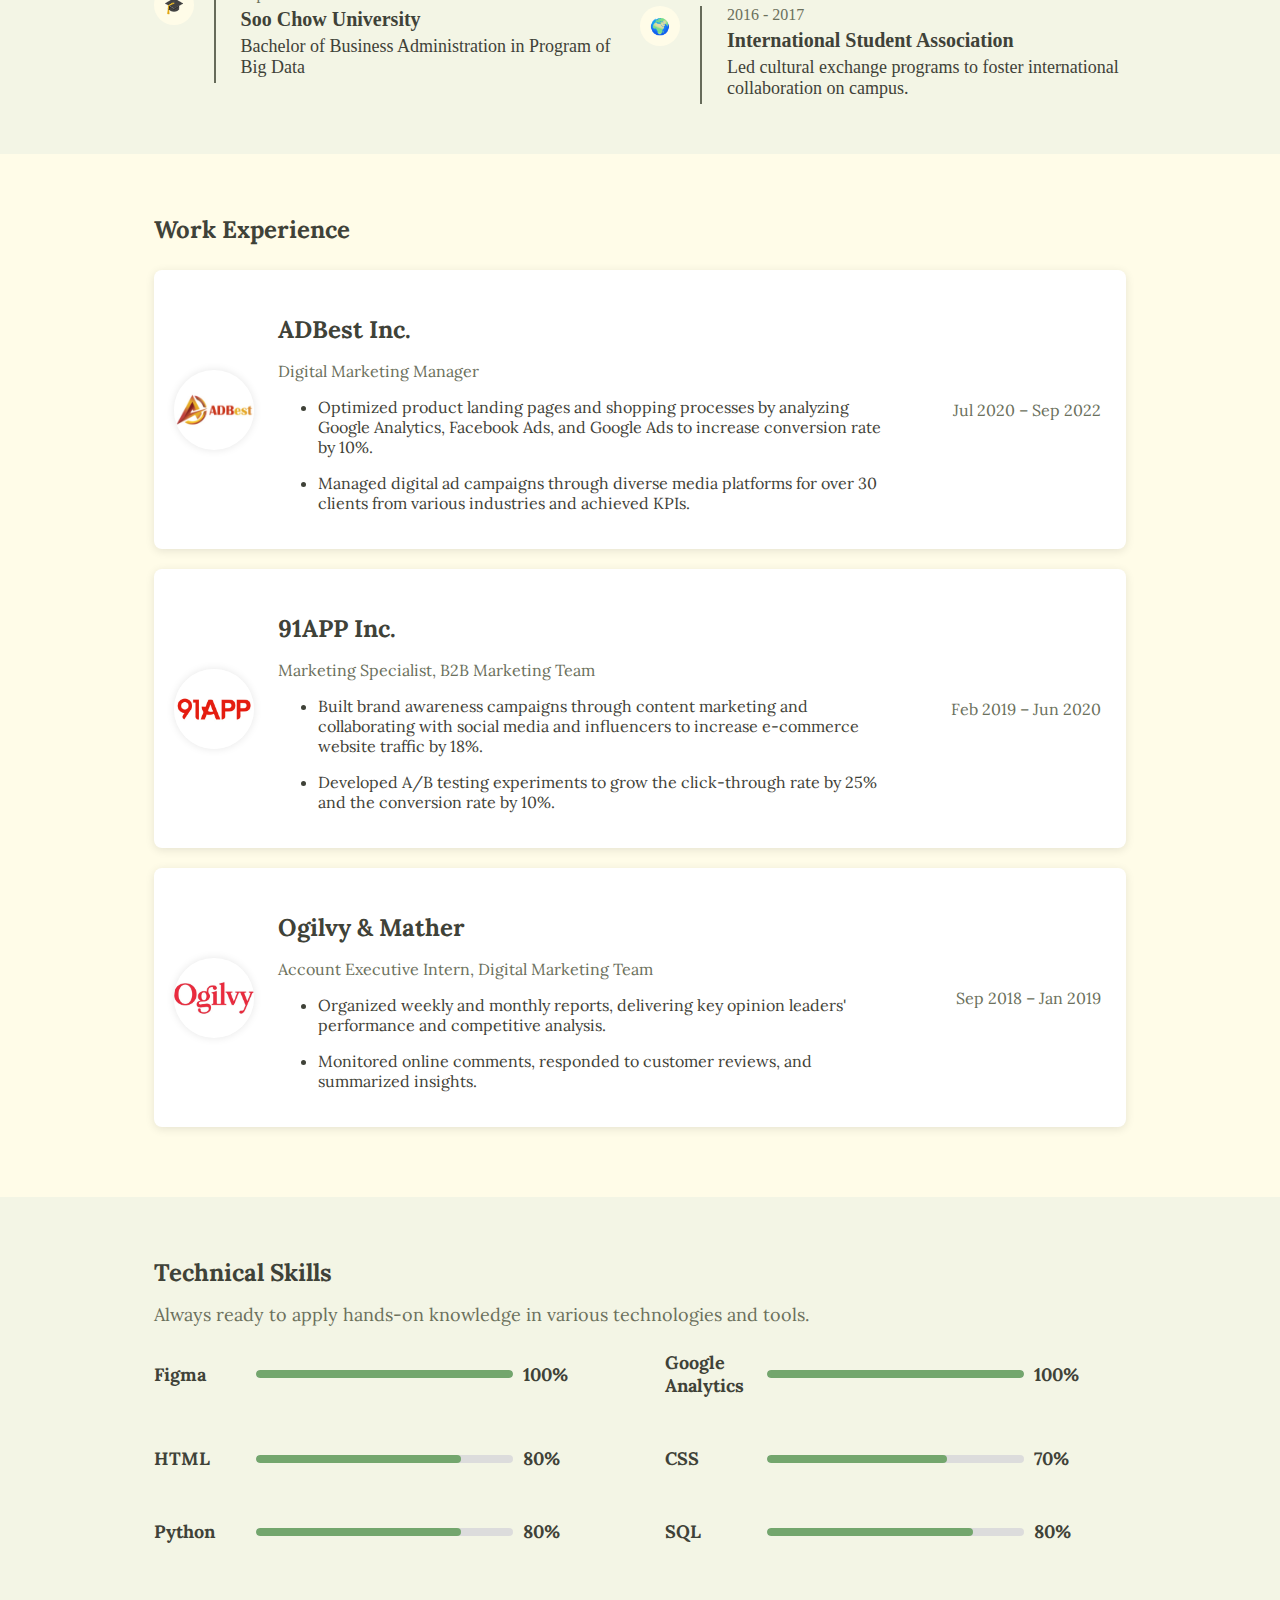
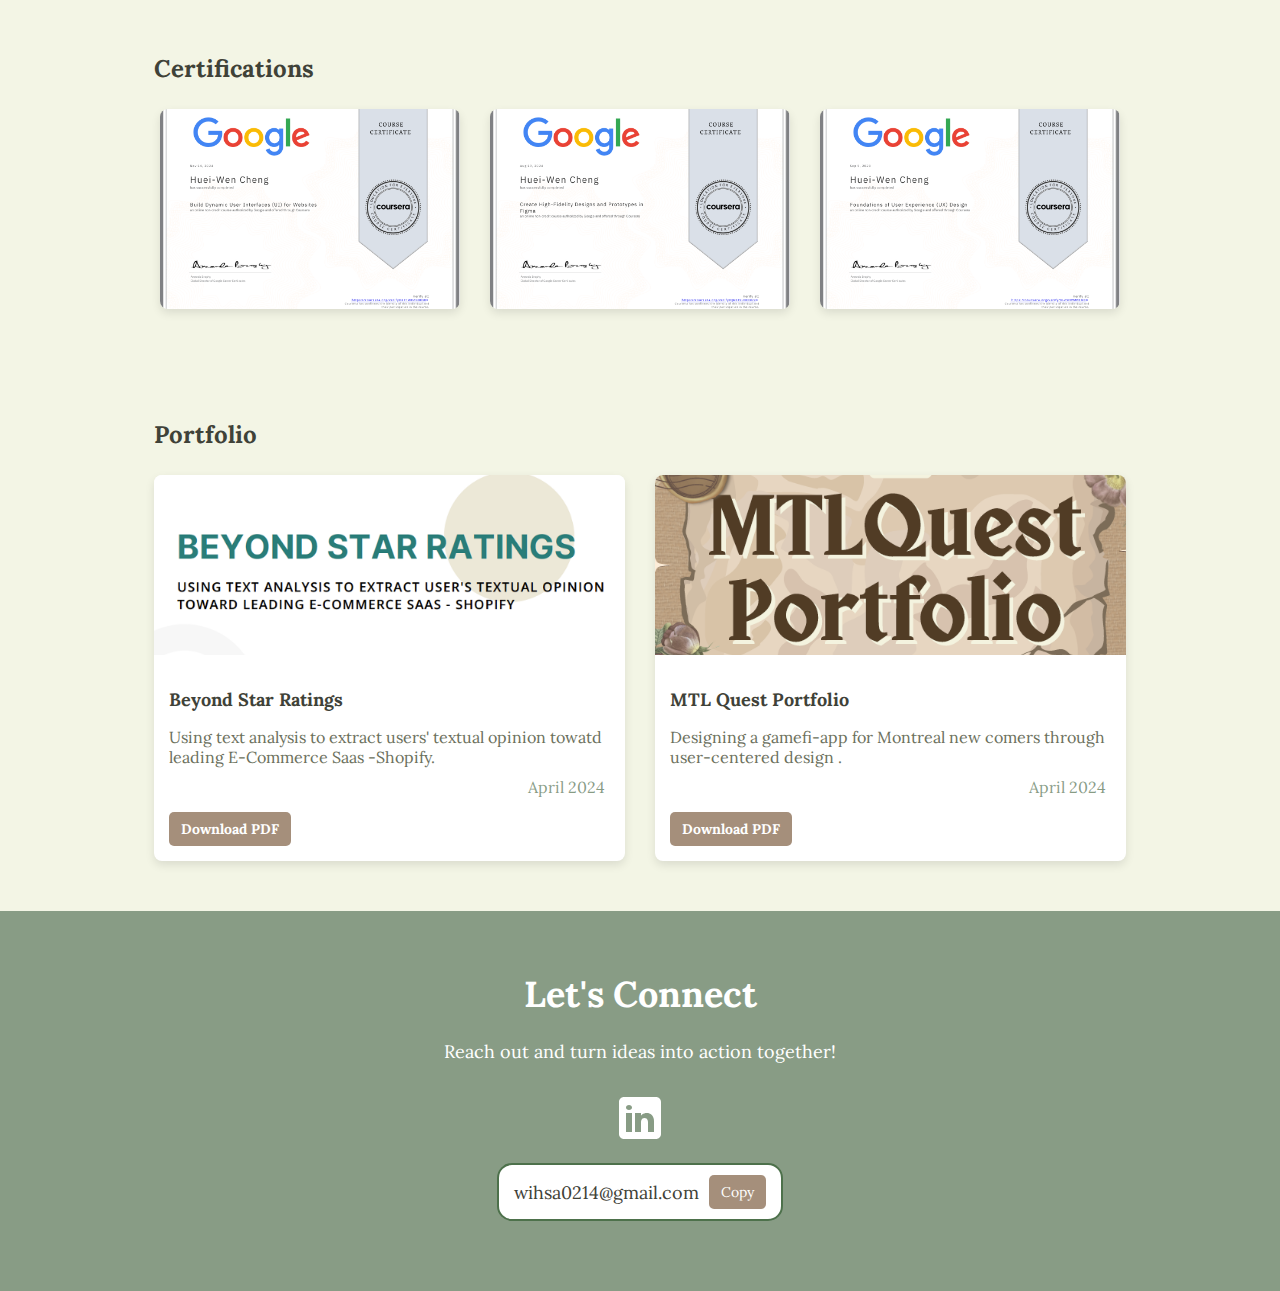
==== commit ae609e0b: "1205" ====
--- a/index.html
+++ b/index.html
@@ -26,6 +26,9 @@
   <header class="header">
     <!-- Header content -->
     <a href="#" class = "logo" >Wen</a>
+    <button class="hamburger" aria-label="Toggle menu">
+      ☰
+    </button>
     <nav class="navbar">
       <a href="#about">About</a>
       <a href="#experience">Experience</a>
@@ -34,6 +37,8 @@
       <a href="#contact" class="contact-link">Contact Me</a>
     </nav>  
   </header>
+
+  
 
   <!-- Hero Section -->
   <section class="home-container">
@@ -377,10 +382,15 @@
       // Remove the temporary input element
       document.body.removeChild(tempInput);
   
-    
     });
   </script>
-  
+
+
+  <script>
+    document.querySelector('.hamburger').addEventListener('click', function() {
+    document.querySelector('.navbar').classList.toggle('active');
+    });
+  </script>
 
 
 </body>
--- a/Assets/CSS/MyStyle1.CSS
+++ b/Assets/CSS/MyStyle1.CSS
@@ -33,6 +33,42 @@
 
 }
 
+.navbar {
+    flex-wrap: wrap; /* Allow wrapping on smaller screens */
+    gap: 10px;
+}
+
+.hamburger {
+    display: none; /* Hide by default */
+    font-size: 36px;
+    background: none;
+    border: none;
+    cursor: pointer;
+    color: #333;
+}
+
+@media (max-width: 768px) {
+    .navbar {
+        display: none; /* Hide navigation links by default */
+        flex-direction: column; /* Stack links vertically */
+        position: absolute;
+        top: 100%;
+        right: 0;
+        background: rgb(243, 245, 229); /* Background for the dropdown */
+        width: 100%;
+        padding: 10px;
+        z-index: 1000;
+    }
+
+    .navbar.active {
+        display: flex; /* Show menu when active */
+    }
+
+    .hamburger {
+        display: block; /* Show hamburger button on smaller screens */
+    }
+}
+
 
 .header a{
     color: #333; 
@@ -61,6 +97,7 @@
     color: rgb(63, 66, 56);
     font-weight: bold;
     margin: 0 10px;
+    text-align: center;
     transition: 0.3 ease;
 }
 
@@ -72,16 +109,17 @@
 }
 
 .contact-link{
-    padding: 8px 12px;
-    background-color: rgb(254, 250, 224);
+    display: inline-block;
+    padding: 10px 15px; /* Add appropriate padding */
+    background-color: rgb(254, 250, 224); /* Maintain the button's color */
     border: 2px solid transparent;
     border-radius: 8px;
-    margin-left: auto; 
-    color: rgb(63, 66, 56);
-    font-size: 20px;
-    font-weight: 6;
-    font-weight: bold;
-    transition: 0.3s ease;
+    color: rgb(63, 66, 56); /* Consistent font color */
+    font-size: 18px;
+    text-align: center; /* Center align text */
+    font-weight: bold;
+    margin: 10px 0; /* Add spacing between the links */
+    transition: 0.3s ease; /* Smooth hover effect */
 }
 
 .home-container{
@@ -119,7 +157,11 @@
 
 .img-box img{
     border-radius: 30%;
-    width: 50vw;
+    width: 100%; /* Change to a percentage or fixed value */
+    max-width: 900px; /* Limit the maximum width of the image */
+    height: auto; /* Maintain aspect ratio */
+    display: block; /* Ensure it doesn't overflow */
+    margin: 0 auto; /* Center the image horizontally */
 }
 
 .about-container{
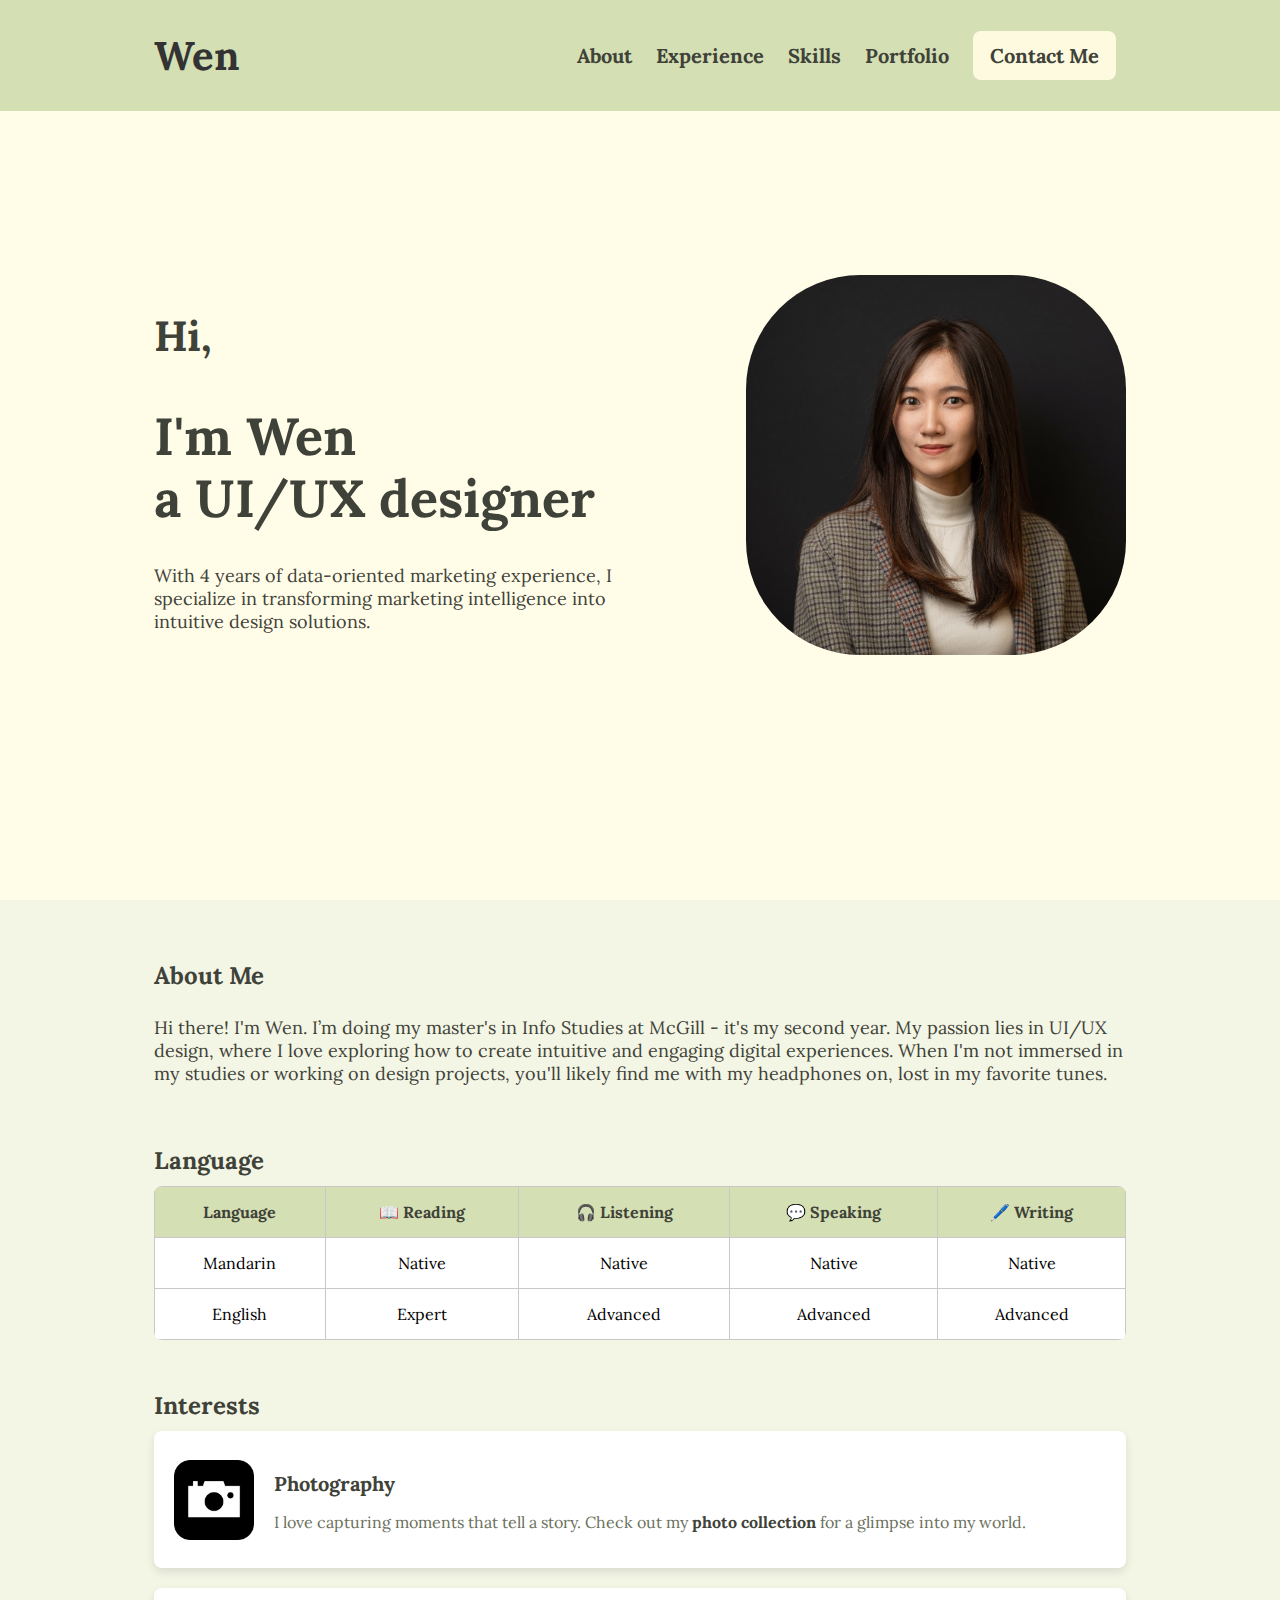
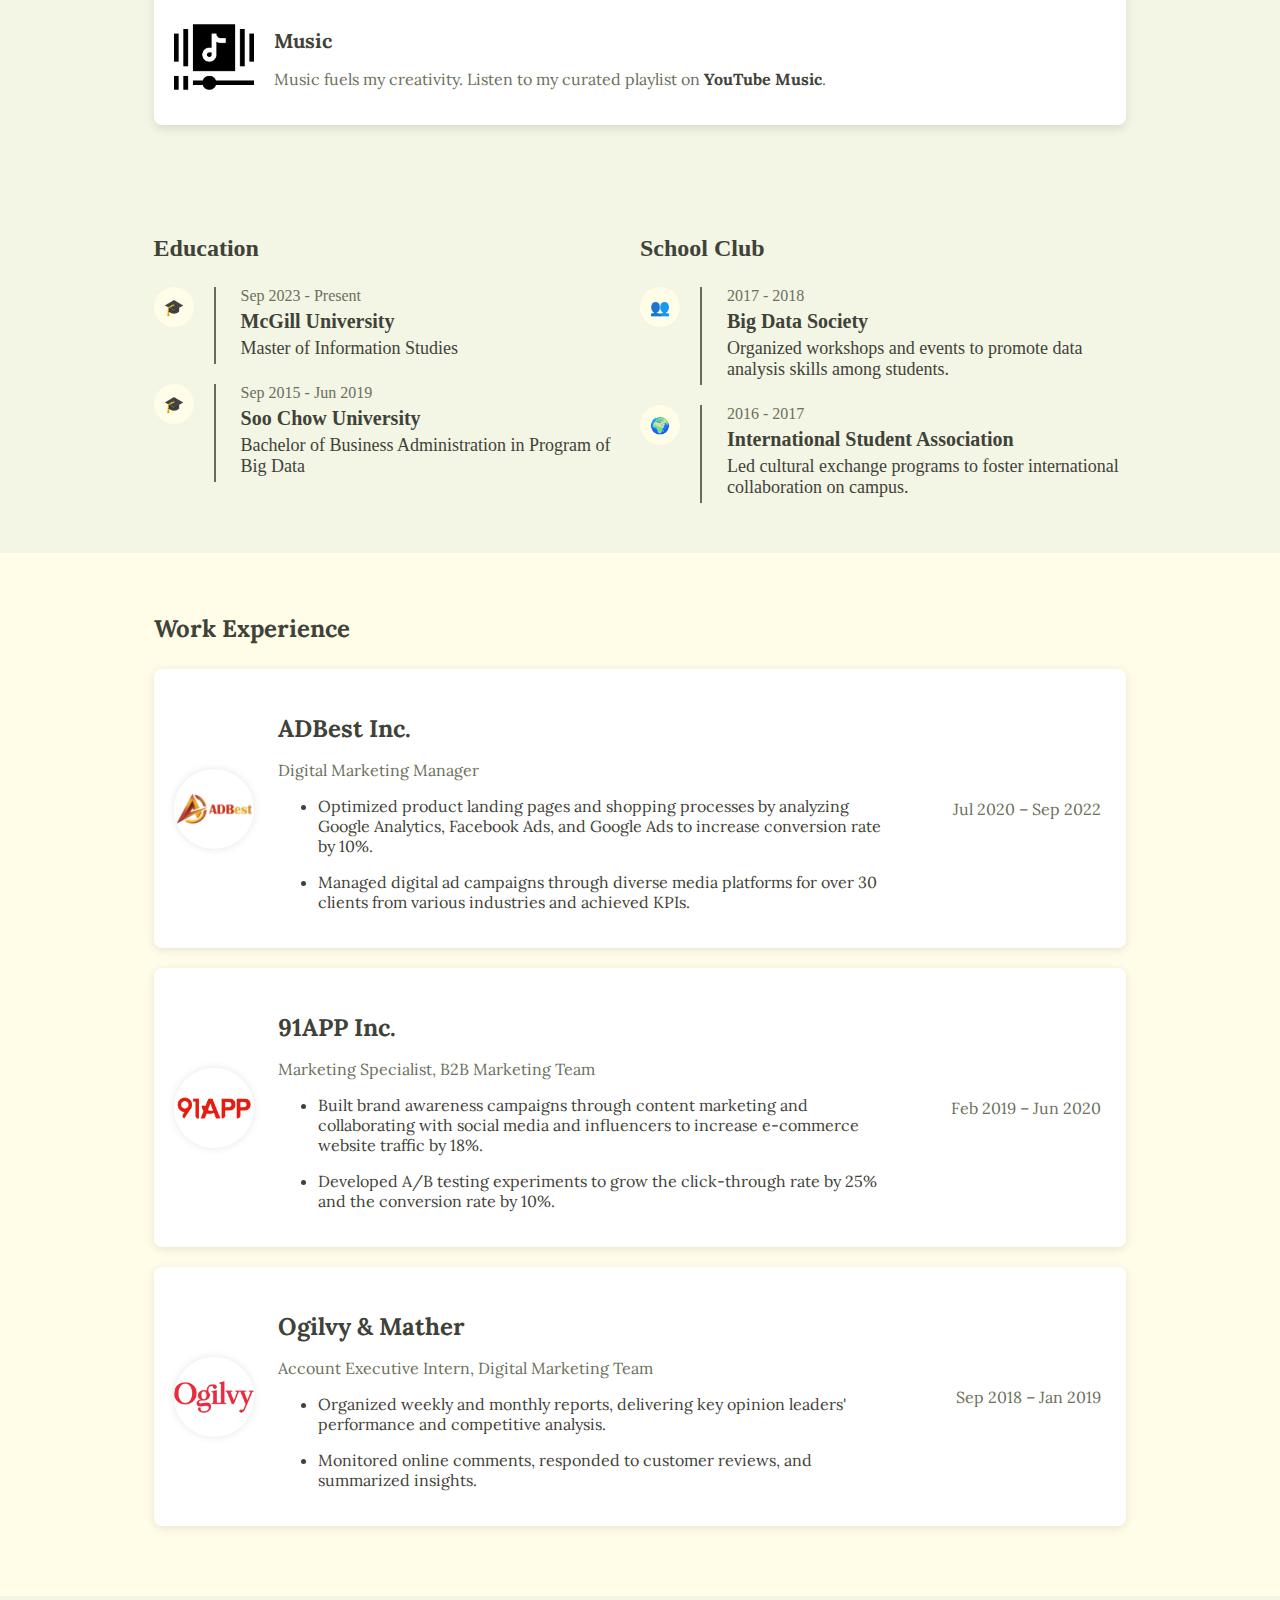
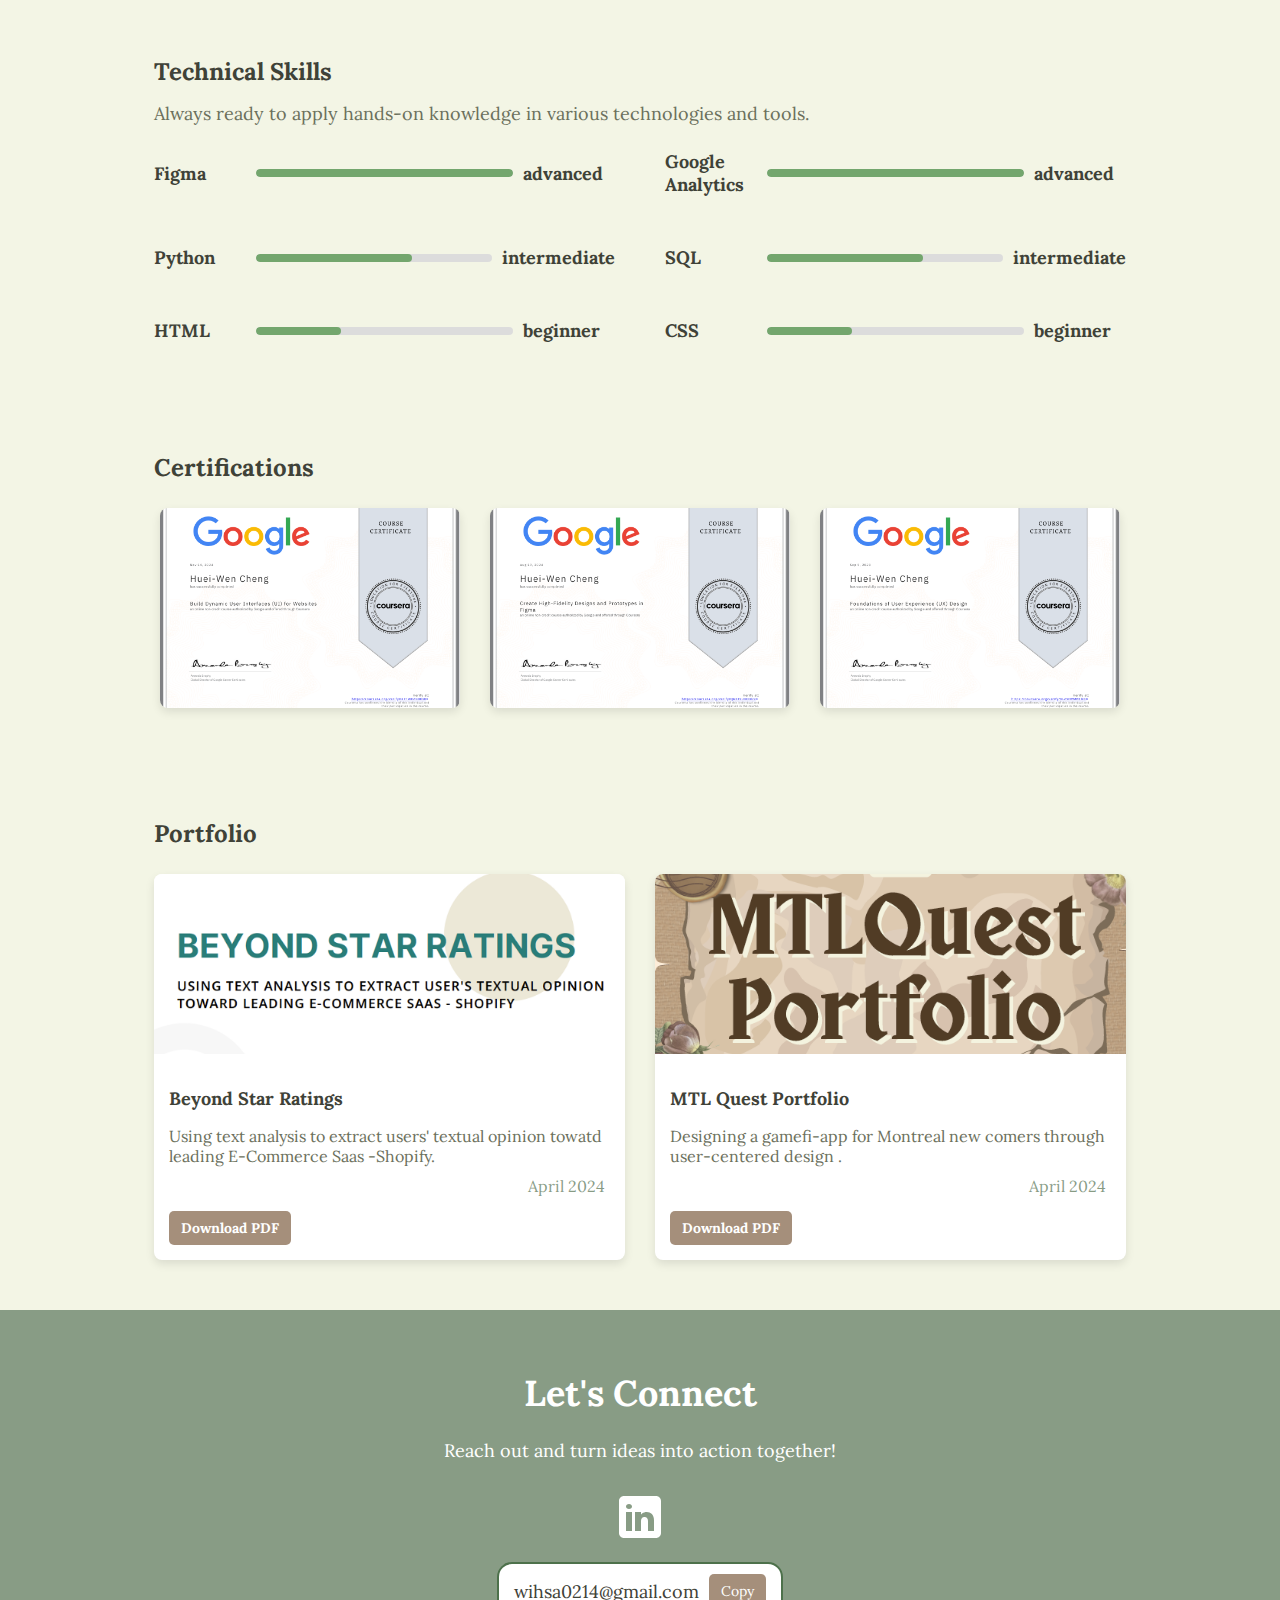
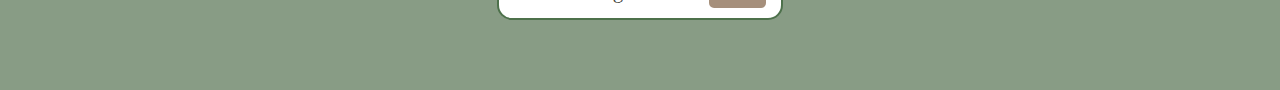
==== commit 1c4f86a0: "1205 - responsive" ====
--- a/index.html
+++ b/index.html
@@ -70,25 +70,68 @@
     <!-- Language content -->
     <div class="language-container">
       <h2 class="heading">Language</h2>
-      <div class="language-content">
-        <li>Mandarin</li>
-        <li>English</li>
-      </div>
+
+        <div class="language-grid">
+          <div class="language-levels">
+            <div style="overflow-x: auto;">
+            <table>
+              <tr>
+                  <th>Language</th>
+                  <th>📖 Reading</th>
+                  <th>🎧 Listening</th>
+                  <th>💬 Speaking</th>
+                  <th>🖊️ Writing</th>
+              </tr>
+              <tr>
+                  <td>Mandarin</td>
+                  <td>Native</td>
+                  <td>Native</td>
+                  <td>Native</td>
+                  <td>Native</td>
+                </tr>
+                <tr>
+                  <td>English</td>
+                  <td>Expert</td>
+                  <td>Advanced</td>
+                  <td>Advanced</td>
+                  <td>Advanced</td>
+                </tr>
+            </table>
+            </div>
+          </div>
+        </div>
+     
     </div>
 
      <!-- Interests content -->
     <div class="interests-container">
       <h2 class="heading">Interests</h2>
-      <div class="interests-content">
-        <a href="https://flic.kr/ps/45rZq1" target="_blank" class="interest-item">
-            Seeing Photos I Take > 📷
-        </a>
-        <a href="https://music.youtube.com/playlist?list=PLNS5g4jU1Uh40Wqs6KvY3P2EbXAtl5oFr&si=vYJQALOpjhtkOgxQ" target="_blank" class="interest-item">
-            Listening My Playlist > 🎵
-          </a>
-      </div>
-    </div>
-
+      <div class="interest-box">
+        <div class="interest-thumbnail">
+          <img src="Assets/IMG/camera.png" alt="Photography thumbnail">
+        </div>
+        <div class="interest-text">
+          <h3>Photography</h3>
+          <p>
+            I love capturing moments that tell a story. Check out my 
+            <a href="https://flic.kr/ps/45rZq1" target="_blank">photo collection</a> for a glimpse into my world.
+          </p>
+        </div>
+      </div>
+    
+      <!-- Interest Box 2 -->
+      <div class="interest-box">
+        <div class="interest-thumbnail">
+          <img src="Assets/IMG/playlist.png" alt="Music thumbnail">
+        </div>
+        <div class="interest-text">
+          <h3>Music</h3>
+          <p>
+            Music fuels my creativity. Listen to my curated playlist on 
+            <a href="https://music.youtube.com/playlist?list=PLNS5g4jU1Uh40Wqs6KvY3P2EbXAtl5oFr" target="_blank">YouTube Music</a>.
+          </p>
+        </div>
+      </div>
     </section>
       
    
@@ -220,7 +263,7 @@
             <div class="skill-bar">
                 <div class="progress" style="width: 100%;"></div>
             </div>
-            <span class="percentage">100%</span>
+            <span class="percentage">advanced</span>
         </div>
 
         <!-- Technical skills: Google Analytics -->
@@ -229,44 +272,45 @@
           <div class="skill-bar">
               <div class="progress" style="width: 100%;"></div>
           </div>
-          <span class="percentage">100%</span>
-        </div>
-
-        <!-- Technical skills: HTML-->
-        <div class="skill">
-            <span>HTML</span>
-            <div class="skill-bar">
-                <div class="progress" style="width: 80%;"></div>
-            </div>
-            <span class="percentage">80%</span>
-        </div>
-
-        <!-- Technical skills: CSS-->
-        <div class="skill">
-            <span>CSS</span>
-            <div class="skill-bar">
-                <div class="progress" style="width: 70%;"></div>
-            </div>
-            <span class="percentage">70%</span>
+          <span class="percentage">advanced</span>
         </div>
 
         <!-- Technical skills: Python-->  
         <div class="skill">
             <span>Python</span>
             <div class="skill-bar">
-                <div class="progress" style="width: 80%;"></div>
+                <div class="progress" style="width: 66%;"></div>
             </div>
-            <span class="percentage">80%</span>
+            <span class="percentage">intermediate</span>
         </div>
 
         <!-- Technical skills: SQL-->  
         <div class="skill">
             <span>SQL</span>
             <div class="skill-bar">
-                <div class="progress" style="width: 80%;"></div>
+                <div class="progress" style="width: 66%;"></div>
             </div>
-            <span class="percentage">80%</span>
-        </div>
+            <span class="percentage">intermediate</span>
+        </div>
+
+
+        <!-- Technical skills: HTML-->
+        <div class="skill">
+          <span>HTML</span>
+          <div class="skill-bar">
+              <div class="progress" style="width: 33%;"></div>
+          </div>
+          <span class="percentage">beginner</span>
+        </div>
+
+        <!-- Technical skills: CSS-->
+       <div class="skill">
+          <span>CSS</span>
+          <div class="skill-bar">
+              <div class="progress" style="width: 33%;"></div>
+          </div>
+          <span class="percentage">beginner</span>
+        </div>        
     </div>
   </section>
 
--- a/Assets/CSS/MyStyle1.CSS
+++ b/Assets/CSS/MyStyle1.CSS
@@ -191,28 +191,135 @@
     color: rgb(63, 66, 56);
 }
 
-.language-content {
-    display: flex; 
+
+
+
+.language-container {
+    width: 100%;
+    margin-bottom: 50px;
+    overflow-x: auto; /* Allows horizontal scrolling on smaller screens */
+}
+
+
+.language-grid {
+    display: grid;   
+    align-items: center;
+    justify-items: center;
+}
+
+.language-levels {
+    width: 100%; /* Ensures the table takes the full width of its container */
+    
+}
+
+.language-levels table {
+    width: 100%;
+    padding: 0;
+    margin: 0 ;
+    border-collapse: collapse;
+    background-color: #fff;
+    border-radius: 8px;
+    overflow: hidden;
+}
+
+.language-levels th,
+.language-levels td {
+    text-align: center;
+    padding: 15px;
+    border: 1px solid rgb(200, 200, 200);
+}
+
+.language-levels th {
+    background-color: rgb(213, 223, 180);
+    color: rgb(63, 66, 56);
+    font-weight: bold;
+}
+
+/* Responsive design adjustments */
+@media (max-width: 768px) {
+    .language-grid {
+        grid-template-columns: 1fr; /* Single-column layout for smaller screens */
+    }
+
+    .language-levels table {
+        width: 100%;
+        font-size: 14px; /* Reduce font size for smaller screens */
+    }
+}
+
+@media (max-width: 480px) {
+    .language-levels table {
+        display: block; /* Enable horizontal scrolling */
+        width: 100%;
+        white-space: nowrap;
+    }
+
+    .language-levels th,
+    .language-levels td {
+        padding: 10px; /* Adjust padding for smaller screens */
+    }
+}
+
+
+
+ .interests-container {
+    flex: 1; 
+    min-width: 0px;
+}
+
+.interest-box {
+    display: flex;
+    align-items: center;
+    background-color: #fff;
+    border-radius: 8px;
+    box-shadow: 0 4px 10px rgba(0, 0, 0, 0.1);
+    padding: 20px;
+    margin-bottom: 20px;
     gap: 20px;
-    list-style-type: disc; 
-    padding: 0;
-    margin: 25px 0 30px; 
-
-}
-
-.language-content li{
-    font-size: 18px;
-    color: rgb(63, 66, 56);
-    margin: 0px 0;
   }
-
-
-.interests-container, .language-container{
-    flex: 1; /* Ensure equal space for both sections */
-    min-width: 0px; /* Prevent sections from becoming too narrow */
-}
-
-
+  
+  /* Thumbnail Image */
+  .interest-thumbnail img {
+    width: 80px;
+    height: 80px;
+    border-radius: 8px;
+    object-fit: cover;
+  }
+  
+  /* Interest Text */
+  .interest-text h3 {
+    font-size: 20px;
+    color: rgb(63, 66, 56);
+    margin-bottom: 10px;
+  }
+  
+  .interest-text p {
+    font-size: 16px;
+    color: rgb(107, 112, 92);
+  }
+  
+  .interest-text a {
+    color: rgb(63, 66, 56);
+    font-weight: bold;
+    text-decoration: none;
+  }
+  
+  .interest-text a:hover {
+    color: rgb(108, 175, 110);
+    text-decoration: underline;
+  }
+  
+  /* Responsive Design */
+  @media (max-width: 768px) {
+    .interest-box {
+      flex-direction: column;
+      text-align: center;
+    }
+  
+    .interest-thumbnail img {
+      margin-bottom: 15px;
+    }
+  }
 
 .interests-content {
     margin: 0; /* Reset any margins */
@@ -223,36 +330,8 @@
 }
 
 
-.interest-item {
-    font-size: 18px;
-    color: rgb(63, 66, 56);
-    text-decoration: none;
-    position: relative;
-    font-weight: bold;
-    transition: color 0.3s ease, text-shadow 0.3s ease;
-}
-  
-.interest-item::after {
-    content: '';
-    position: absolute;
-    bottom: -2px;
-    left: 0;
-    height: 2px;
-    background-color: rgb(142, 202, 159);
-    opacity: 0;
-    transform: scaleX(0);
-    transition: transform 0.3s ease, opacity 0.3s ease;
-}
-  
-.interest-item:hover {
-    color: rgb(108, 175, 110); /* Change color on hover */
-    text-shadow: 0 0 10px rgb(142, 202, 159);
-}
-  
-.interest-item:hover::after {
-    transform: scaleX(1);
-    opacity: 1;
-}
+
+
 
 .education-schoolclub-container {
     display: flex; 
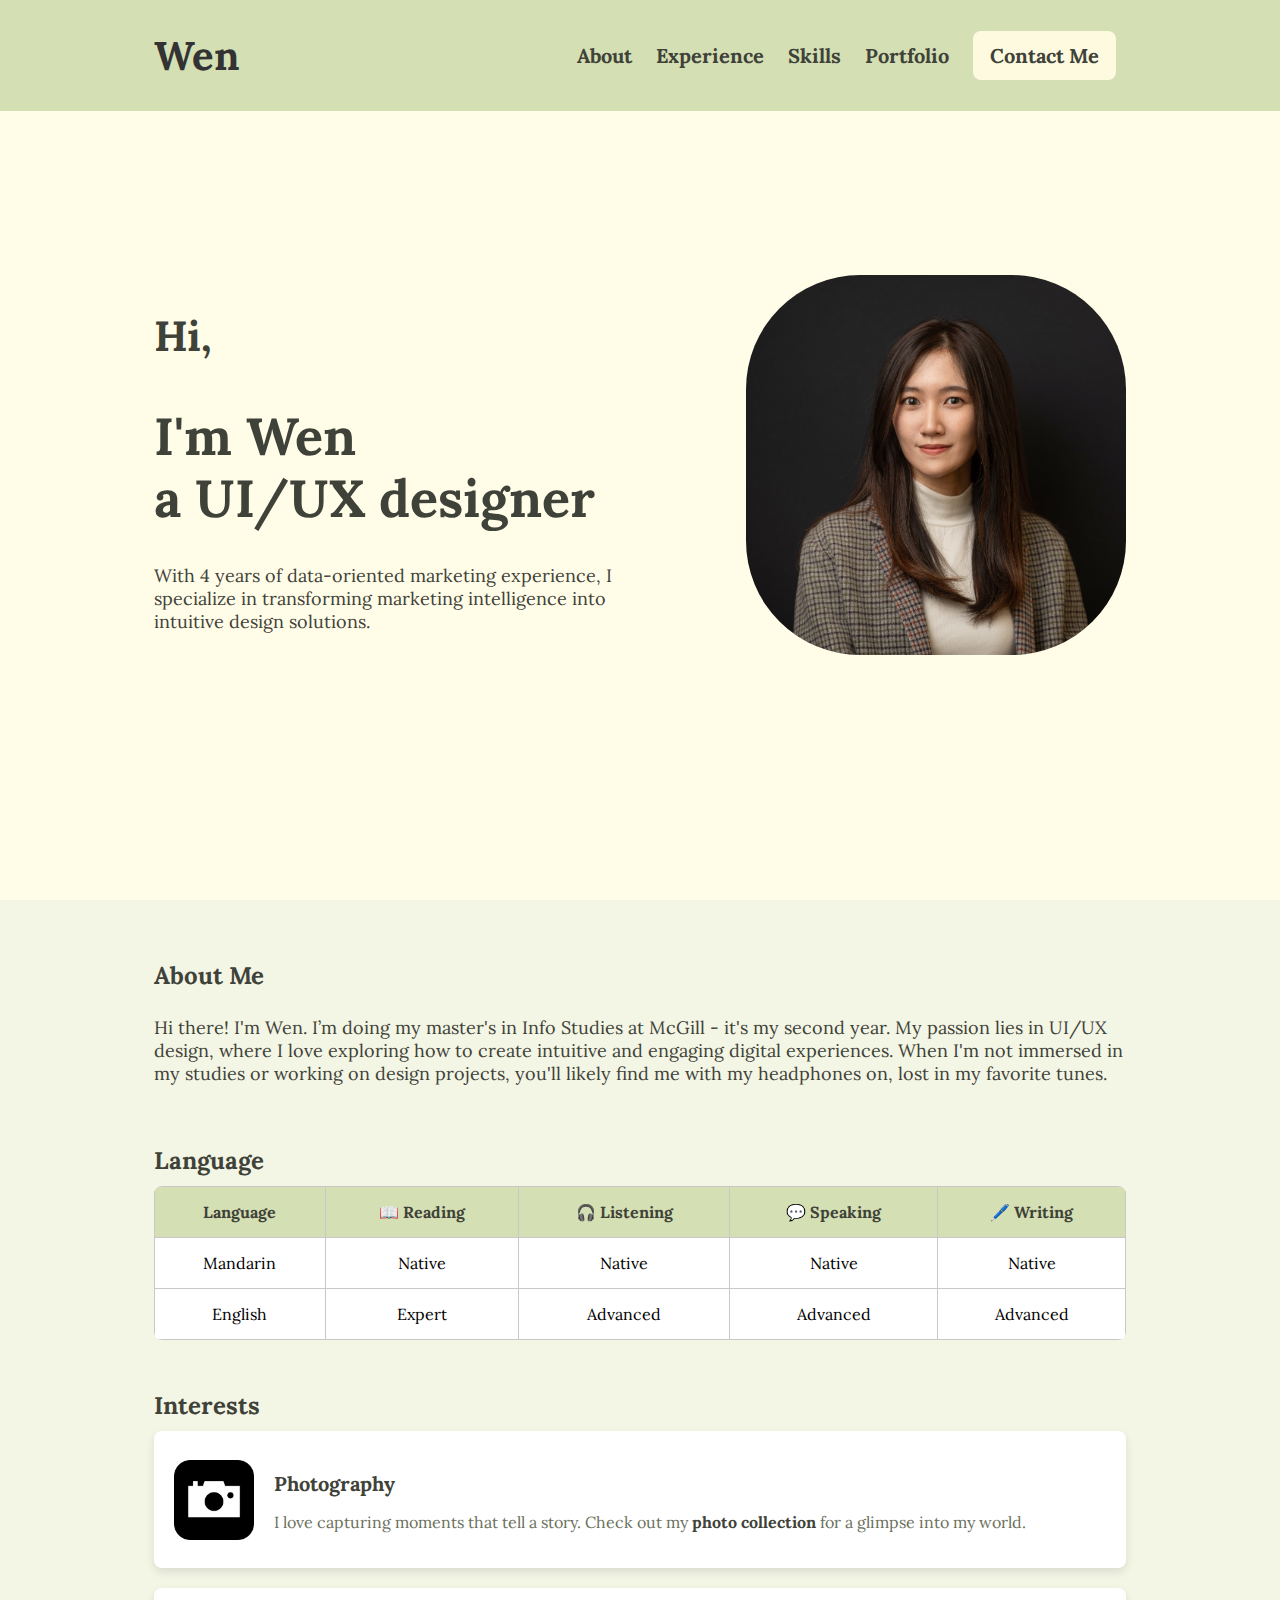
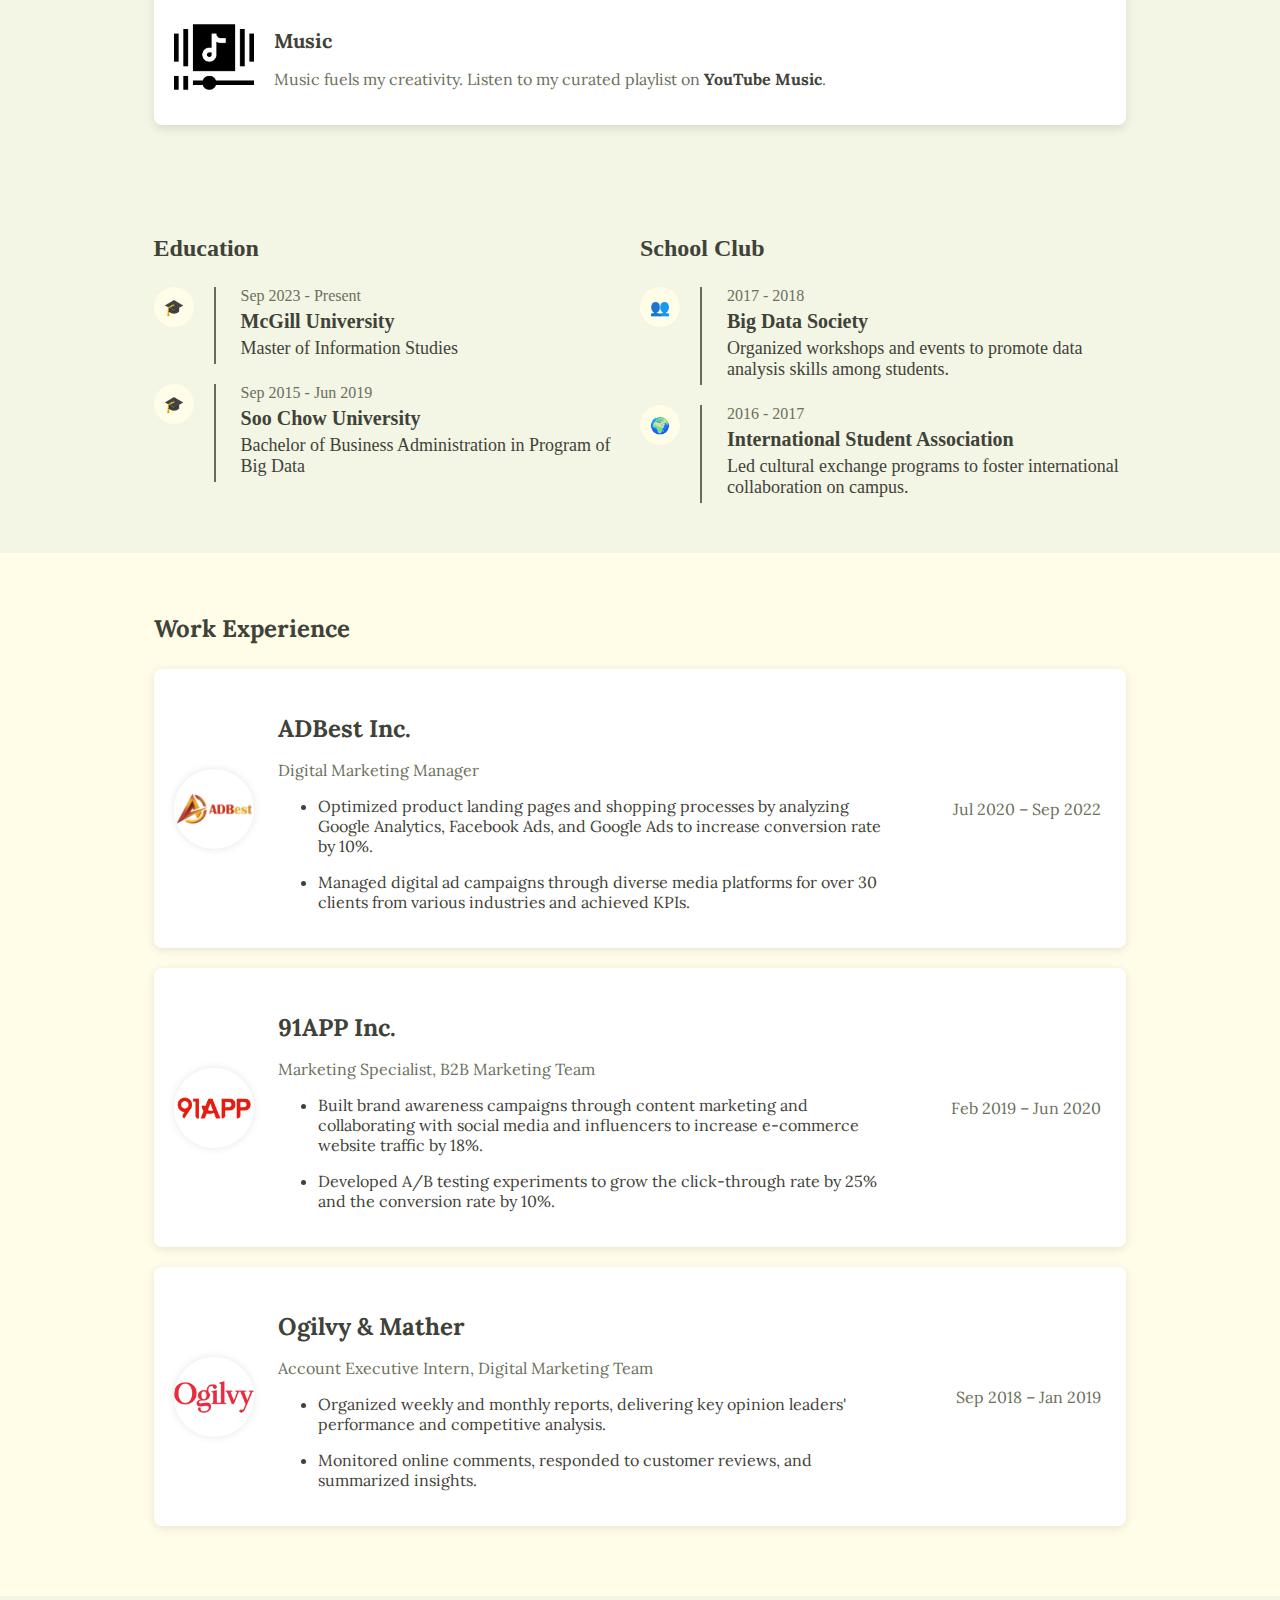
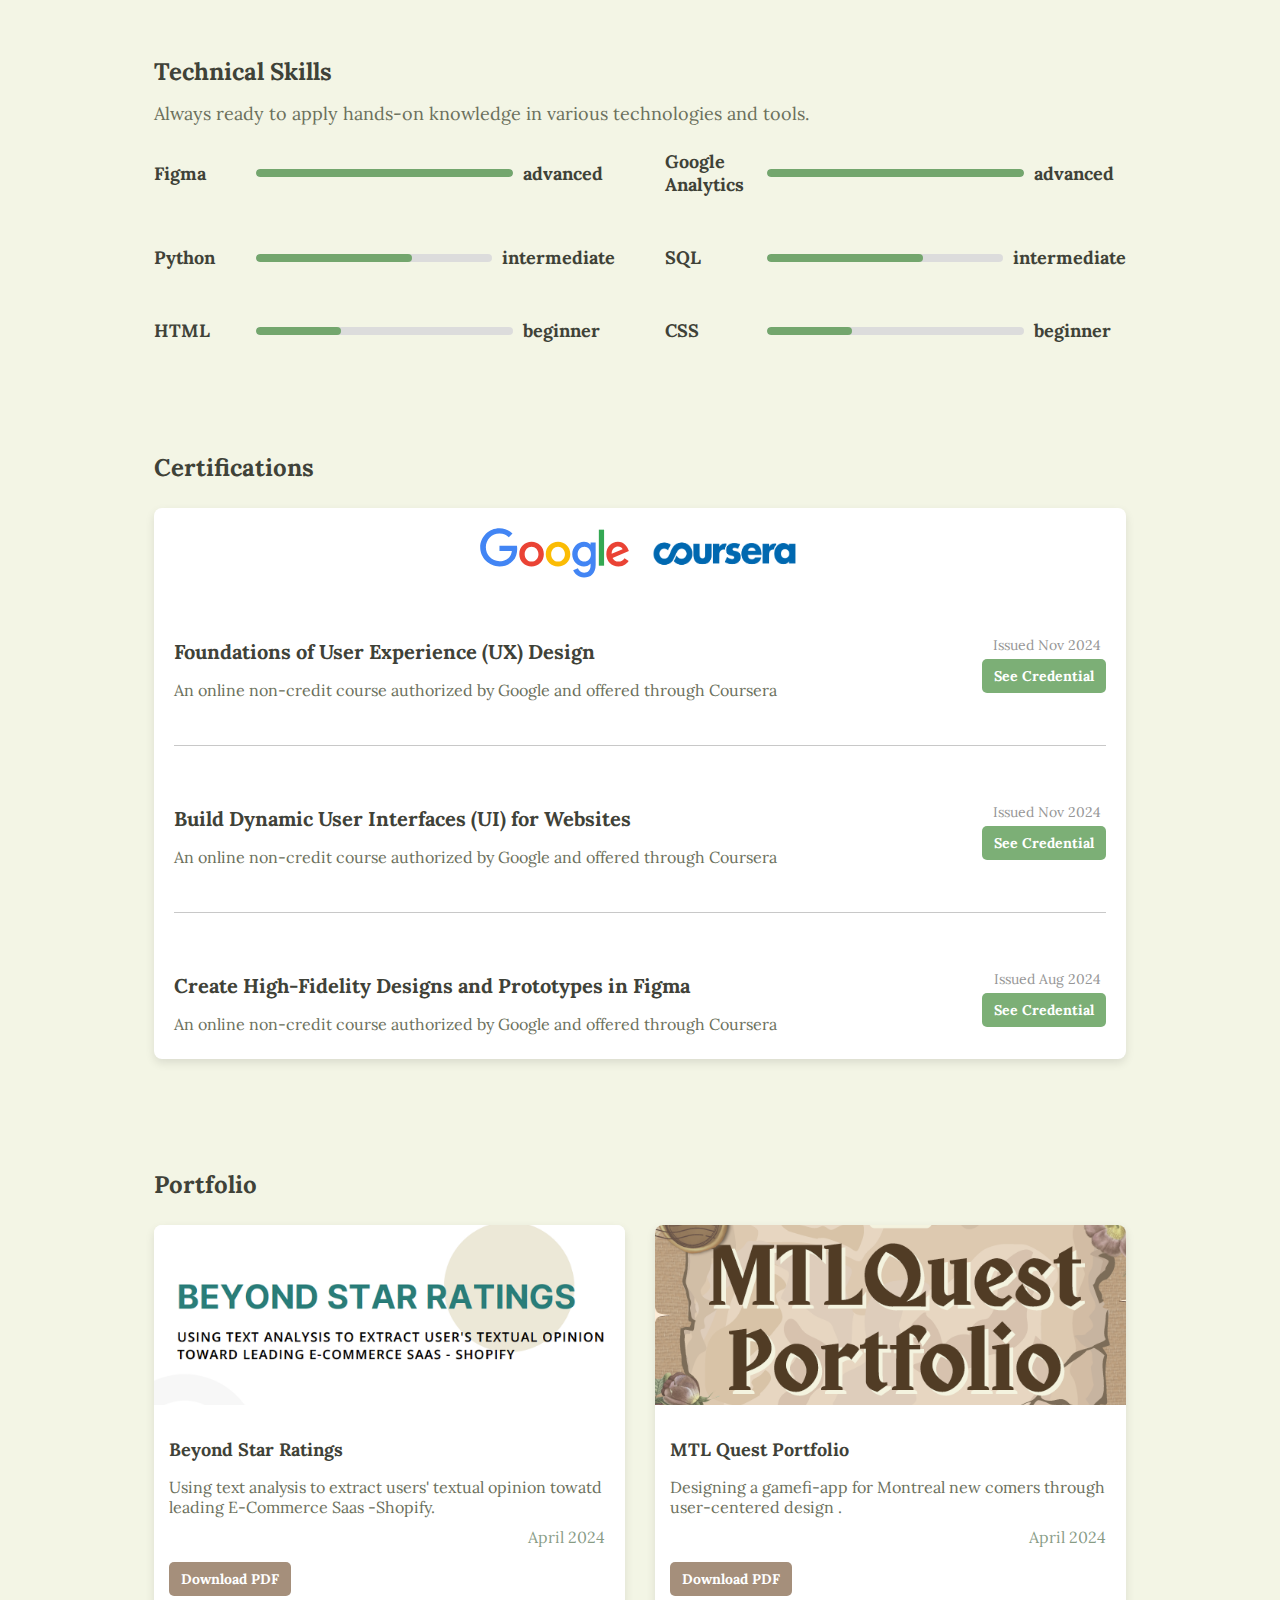
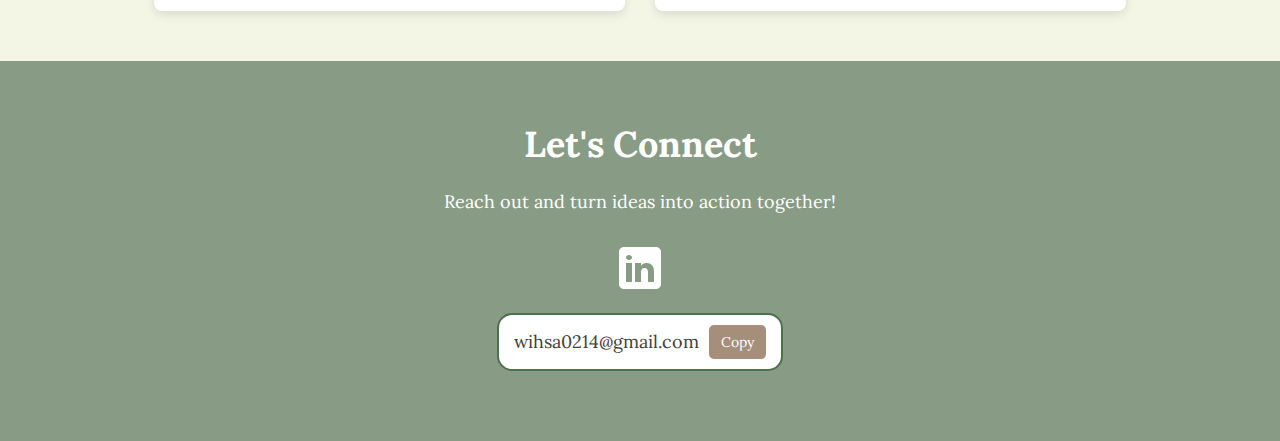
==== commit 8e6ff804: "1206 - change certification" ====
--- a/index.html
+++ b/index.html
@@ -314,39 +314,58 @@
     </div>
   </section>
 
-  <!-- Certifications Section -->
-  <section class="certifications-container">
-    <!-- Certifications content -->
-    <h2 class="heading">Certifications</h2>
-    <div class="certifications-content">
-
-       <!-- UI Certification -->
-      <div class="certification-card">
-        <img src="Assets/IMG/Coursera_certification_UI.png" alt="Coursera_certification_UI" class="certification-image">
-        <div class="overlay">
-          <p>Build Dynamic User Interfaces (UI) for Websites
-            <br>offered through Courser</p>
-        </div>
-      </div>
-
-       <!-- HiFi Certification -->
-      <div class="certification-card">
-        <img src="Assets/IMG/Coursera_certification_HiFi.png" alt="Coursera_certification_HiFi" class="certification-image">
-        <div class="overlay">
-          <p>Create High-Fidelity Designs and Prototypes in
-            Figma<br>offered through Coursera</p>
-        </div>
-      </div>
-
-       <!-- Third Certification -->
-      <div class="certification-card">
-        <img src="Assets/IMG/Coursera_certification_UX.png" alt="Coursera_certification_UX" class="certification-image">
-        <div class="overlay">
-          <p>Foundations of User Experience (UX) Design<br>offered through Coursera</p>
-        </div>
-      </div>
-    </div>
-  </section>
+<!-- Certifications Section -->
+<section id="certifications" class="certifications-container">
+  <h2 class="heading">Certifications</h2>
+  <div class="certifications-box">
+      <!-- Certification Issuer Logos -->
+      <div class="issuer-logo">
+          <img src="Assets/IMG/google-logo.svg" alt="Google Logo">
+          <img src="Assets/IMG/coursera-logo.png" alt="Coursera Logo">
+      </div>
+      
+      <!-- Certifications List -->
+      <div class="certifications-list">
+          <div class="certification-item">
+              <div class="certification-details">
+                  <h3>Foundations of User Experience (UX) Design</h3>
+                  <p>An online non-credit course authorized by Google and offered through Coursera</p>
+              </div>
+              <div class="certification-actions">
+                  <span class="date">Issued Nov 2024</span>
+                  <a href="Assets/IMG/Coursera_certification_UX.png" target="_blank" download class="credential-link">See Credential</a>
+              </div>
+          </div>
+          <div class="divider"></div> <!-- Divider -->
+
+          <div class="certification-item">
+              <div class="certification-details">
+                  <h3>Build Dynamic User Interfaces (UI) for Websites</h3>
+                  <p>An online non-credit course authorized by Google and offered through Coursera</p>
+              </div>
+              <div class="certification-actions">
+                  <span class="date">Issued Nov 2024</span>
+                  <a href="Assets/IMG/Coursera_certification_UI.png" target="_blank" download class="credential-link">See Credential</a>
+              </div>
+          </div>
+          <div class="divider"></div> <!-- Divider -->
+
+          <div class="certification-item">
+              <div class="certification-details">
+                  <h3>Create High-Fidelity Designs and Prototypes in Figma</h3>
+                  <p>An online non-credit course authorized by Google and offered through Coursera</p>
+              </div>
+              <div class="certification-actions">
+                  <span class="date">Issued Aug 2024</span>
+                  <a href="Assets/IMG/Coursera_certification_HiFi.png" target="_blank" download class="credential-link">See Credential</a>
+              </div>
+          </div>
+      </div>
+  </div>
+</section>
+
+
+
 
   
 
--- a/Assets/CSS/MyStyle1.CSS
+++ b/Assets/CSS/MyStyle1.CSS
@@ -538,60 +538,104 @@
     background-color: rgb(243, 245, 229);
     font-family: "Lora", serif;
 }
-  
+
 .certifications-container h2 {
     font-size: 24px;
     margin-bottom: 25px;
     color: rgb(63, 66, 56);
 }
-  
-.certifications-content {
+
+.certifications-box {
+    display: flex;
+    flex-direction: column;
+    gap: 20px;
+    background: #fff;
+    border-radius: 8px;
+    padding: 20px;
+    box-shadow: 0 4px 10px rgba(0, 0, 0, 0.1);
+}
+
+.issuer-logo {
     display: flex;
     justify-content: center;
-    gap: 30px;
+    gap: 20px; /* Add space between logos */
+    margin-bottom: 20px;
+}
+
+.issuer-logo img {
+    width: 150px;
+    height: auto;
+}
+
+.certifications-list {
+    display: flex;
+    flex-direction: column;
+    gap: 20px;
+}
+
+.certification-item {
+    display: flex;
+    justify-content: space-between;
+    align-items: center;
     flex-wrap: wrap;
-}
-  
-.certification-card {
-    position: relative;
-    width: 300px; 
-    height: 200px; 
-    border-radius: 8px;
-    overflow: hidden;
-    box-shadow: 0 4px 10px rgba(0, 0, 0, 0.1);
-}
-  
-.certification-image {
-    width: 100%;
-    height: 100%;
-    object-fit: cover;
-    transition: transform 0.3s ease;
-}
-  
-.certification-card:hover .certification-image {
-    transform: scale(1.1);
-}
-  
-.overlay {
-    position: absolute;
+    gap: 10px;
+    text-align: left;
+}
+
+.certification-details {
+    flex: 1;
+    min-width: 200px;
+}
+
+.certification-item h3 {
+    font-size: 20px;
+    color: rgb(63, 66, 56);
+    margin-bottom: 5px;
+}
+
+.certification-item p {
     font-size: 16px;
-    top: 0;
-    left: 0;
-    width: 100%;
-    height: 100%;
-    background-color: rgba(8, 73, 15, 0.7);
+    color: rgb(107, 112, 92);
+    margin-bottom: 5px;
+}
+
+.certification-actions {
+    display: flex;
+    flex-direction: column;
+    align-items: flex-end;
+    text-align: right;
+}
+
+.certification-actions .date {
+    font-size: 14px;
+    color: rgb(150, 150, 150);
+    margin-bottom: 5px;
+}
+
+.credential-link {
+    display: inline-block;
+    padding: 8px 12px;
+    background-color: rgba(79, 147, 71, 0.746);
     color: #fff;
-    display: flex;
-    justify-content: center;
-    align-items: center;
+    font-size: 14px;
+    font-weight: bold;
+    text-decoration: none;
+    border-radius: 5px;
+    transition: background-color 0.3s ease;
     text-align: center;
-    opacity: 0;
-    transition: opacity 0.3s ease;
-}
-  
-.certification-card:hover .overlay {
-    opacity: 1;
-}
+}
+
+.credential-link:hover {
+    background-color: rgb(42, 78, 38, 0.561);
+}
+
+.divider {
+    width: 100%;
+    height: 1px;
+    background-color: rgb(200, 200, 200); /* Light gray color for the line */
+    margin: 20px 0; /* Space around the divider */
+}
+
   
 
   /* Portfolio Section */
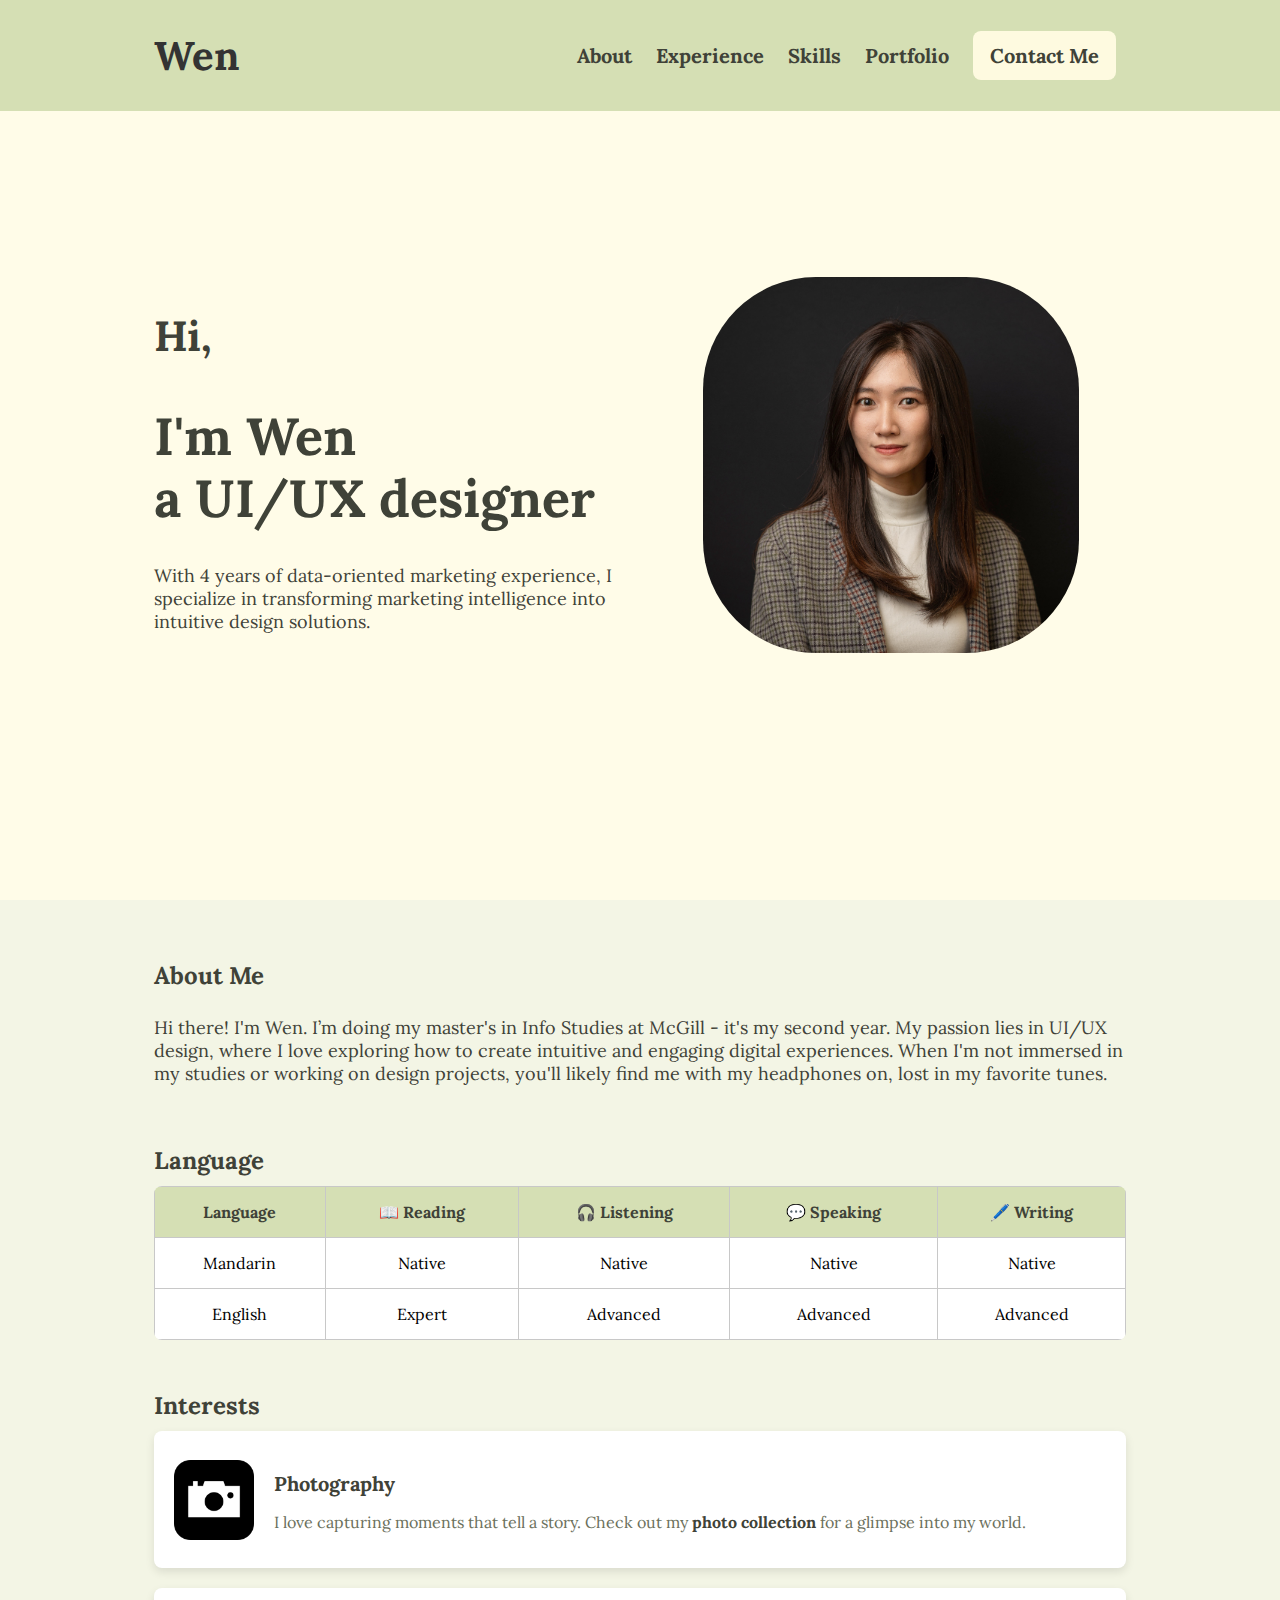
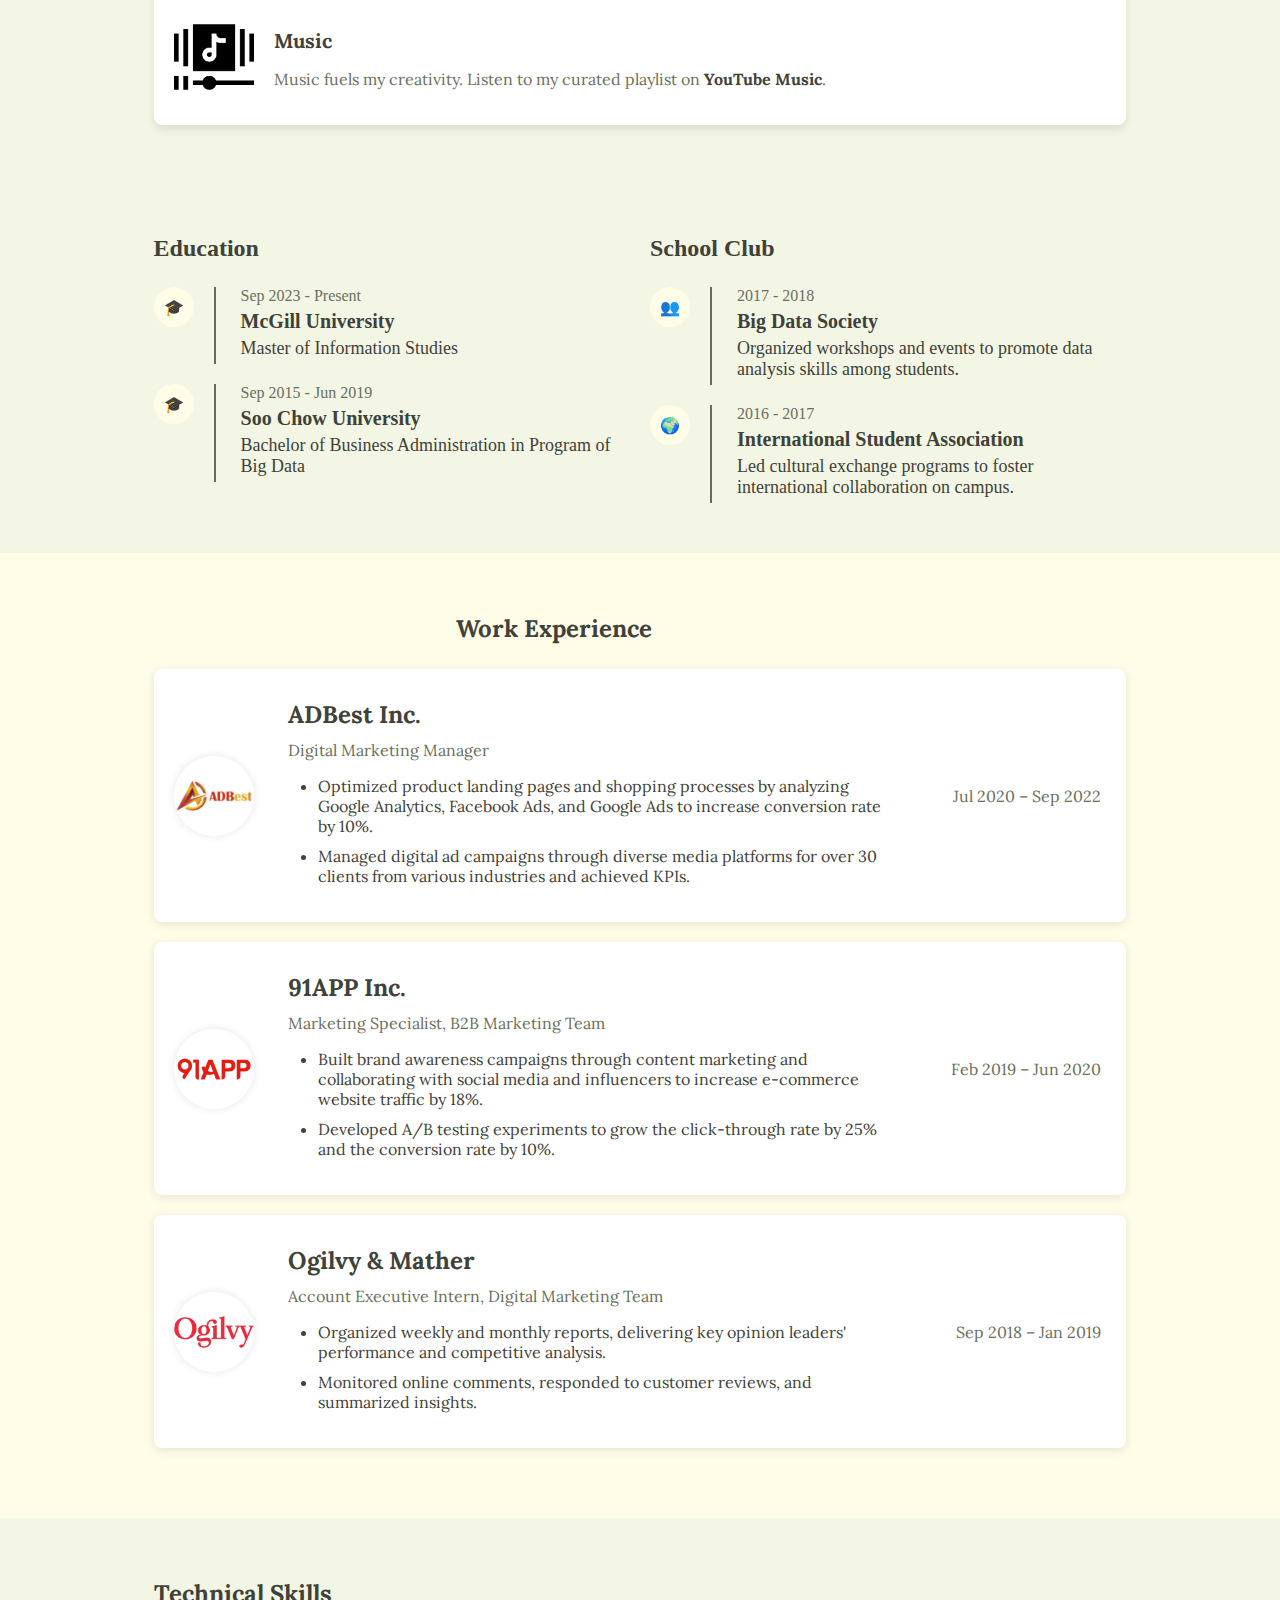
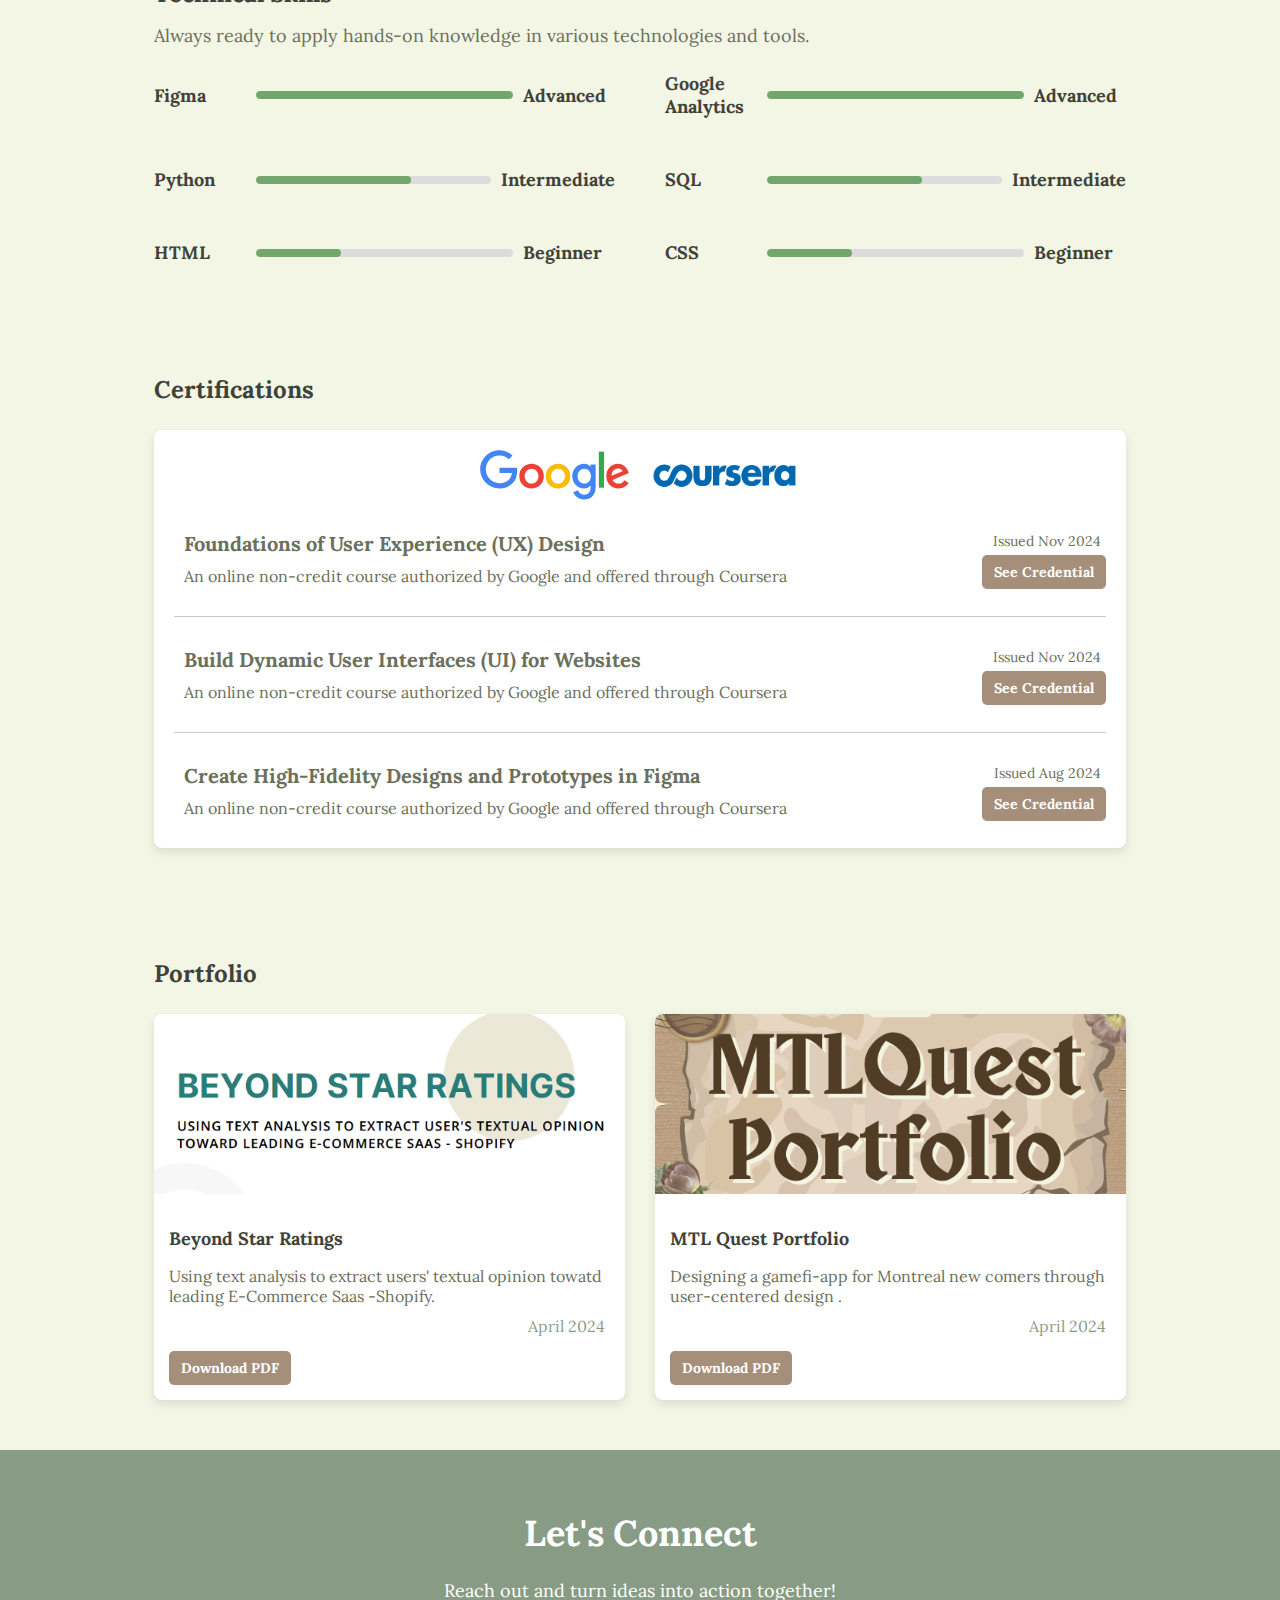
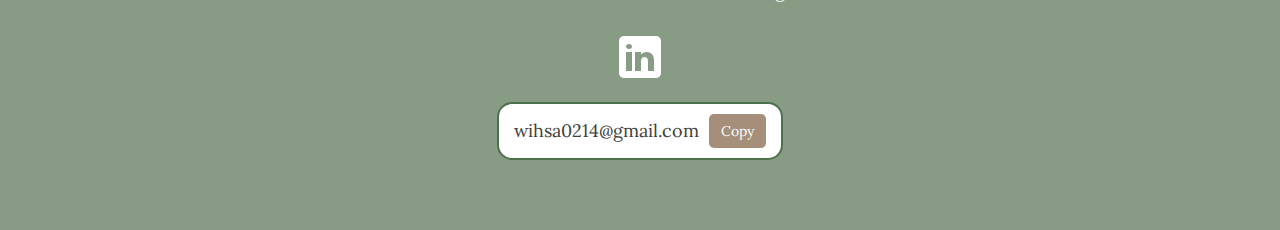
==== commit f4989436: "1206 - responsive" ====
--- a/index.html
+++ b/index.html
@@ -52,7 +52,7 @@
     </div> 
      
     <div class="img-box">
-        <img src="Assets/IMG/Huei-Wen Cheng_Square.JPG" width="50%" alt="Wen's profile picture">
+        <img src="Assets/IMG/Huei-Wen Cheng_Square.JPG" alt="Wen's profile picture">
     </div>
   </section>
 
@@ -263,7 +263,7 @@
             <div class="skill-bar">
                 <div class="progress" style="width: 100%;"></div>
             </div>
-            <span class="percentage">advanced</span>
+            <span class="percentage">Advanced</span>
         </div>
 
         <!-- Technical skills: Google Analytics -->
@@ -272,7 +272,7 @@
           <div class="skill-bar">
               <div class="progress" style="width: 100%;"></div>
           </div>
-          <span class="percentage">advanced</span>
+          <span class="percentage">Advanced</span>
         </div>
 
         <!-- Technical skills: Python-->  
@@ -281,7 +281,7 @@
             <div class="skill-bar">
                 <div class="progress" style="width: 66%;"></div>
             </div>
-            <span class="percentage">intermediate</span>
+            <span class="percentage">Intermediate</span>
         </div>
 
         <!-- Technical skills: SQL-->  
@@ -290,7 +290,7 @@
             <div class="skill-bar">
                 <div class="progress" style="width: 66%;"></div>
             </div>
-            <span class="percentage">intermediate</span>
+            <span class="percentage">Intermediate</span>
         </div>
 
 
@@ -300,7 +300,7 @@
           <div class="skill-bar">
               <div class="progress" style="width: 33%;"></div>
           </div>
-          <span class="percentage">beginner</span>
+          <span class="percentage">Beginner</span>
         </div>
 
         <!-- Technical skills: CSS-->
@@ -309,10 +309,11 @@
           <div class="skill-bar">
               <div class="progress" style="width: 33%;"></div>
           </div>
-          <span class="percentage">beginner</span>
+          <span class="percentage">Beginner</span>
         </div>        
     </div>
   </section>
+  
 
 <!-- Certifications Section -->
 <section id="certifications" class="certifications-container">
--- a/Assets/CSS/MyStyle1.CSS
+++ b/Assets/CSS/MyStyle1.CSS
@@ -30,16 +30,15 @@
     justify-content: space-between;
     align-items: center;
     z-index: 1000; /* High z-index ensures the header stays above other content. */
-
 }
 
 .navbar {
-    flex-wrap: wrap; /* Allow wrapping on smaller screens */
+    flex-wrap: wrap; 
     gap: 10px;
 }
 
 .hamburger {
-    display: none; /* Hide by default */
+    display: none; 
     font-size: 36px;
     background: none;
     border: none;
@@ -49,23 +48,23 @@
 
 @media (max-width: 768px) {
     .navbar {
-        display: none; /* Hide navigation links by default */
-        flex-direction: column; /* Stack links vertically */
+        display: none; 
+        flex-direction: column;
         position: absolute;
         top: 100%;
         right: 0;
-        background: rgb(243, 245, 229); /* Background for the dropdown */
+        background: rgb(243, 245, 229);
         width: 100%;
         padding: 10px;
         z-index: 1000;
     }
 
     .navbar.active {
-        display: flex; /* Show menu when active */
+        display: flex; 
     }
 
     .hamburger {
-        display: block; /* Show hamburger button on smaller screens */
+        display: block; 
     }
 }
 
@@ -110,16 +109,16 @@
 
 .contact-link{
     display: inline-block;
-    padding: 10px 15px; /* Add appropriate padding */
-    background-color: rgb(254, 250, 224); /* Maintain the button's color */
+    padding: 10px 15px; 
+    background-color: rgb(254, 250, 224); 
     border: 2px solid transparent;
     border-radius: 8px;
-    color: rgb(63, 66, 56); /* Consistent font color */
-    font-size: 18px;
-    text-align: center; /* Center align text */
-    font-weight: bold;
-    margin: 10px 0; /* Add spacing between the links */
-    transition: 0.3s ease; /* Smooth hover effect */
+    color: rgb(63, 66, 56); 
+    font-size: 18px;
+    text-align: center; 
+    font-weight: bold;
+    margin: 10px 0; 
+    transition: 0.3s ease; 
 }
 
 .home-container{
@@ -127,13 +126,15 @@
     min-height: 100vh;
     background-color: rgba(255, 252, 232);
     display: flex;
-    align-items: center;
-    gap: 7em;
+    flex-wrap: wrap; 
+    align-items: center;
+    gap: 2em;
     padding: 30px 12% 0;
     font-family: "Lora", serif;
 }
 
 .home-content{
+    flex: 1;
     max-width: 800px;
     color: rgb(63, 66, 56);
 }
@@ -155,14 +156,42 @@
     color: rgb(63, 66, 56);
 }
 
+.img-box {
+    flex: 1;
+    display: flex;
+    justify-content: center;
+    align-items: center;
+}
+
+
 .img-box img{
     border-radius: 30%;
-    width: 100%; /* Change to a percentage or fixed value */
-    max-width: 900px; /* Limit the maximum width of the image */
-    height: auto; /* Maintain aspect ratio */
-    display: block; /* Ensure it doesn't overflow */
-    margin: 0 auto; /* Center the image horizontally */
-}
+    width: 80%; 
+    max-width: 800px; 
+    height: auto; 
+    display: block; 
+    margin: 0 auto;
+}
+
+
+
+/* Media Queries for smaller screens */
+@media (max-width: 768px) {
+    .home-container {
+        flex-direction: column-reverse;/
+        text-align: center; 
+    }
+
+    .img-box {
+        margin-bottom: 20px;
+    }
+
+    .home-content {
+        text-align: center; 
+    }
+}
+
+
 
 .about-container{
     width: 100%;
@@ -235,34 +264,23 @@
     font-weight: bold;
 }
 
-/* Responsive design adjustments */
+/* Responsive design */
 @media (max-width: 768px) {
     .language-grid {
-        grid-template-columns: 1fr; /* Single-column layout for smaller screens */
+        grid-template-columns: 1fr;
     }
 
     .language-levels table {
         width: 100%;
-        font-size: 14px; /* Reduce font size for smaller screens */
-    }
-}
-
-@media (max-width: 480px) {
-    .language-levels table {
-        display: block; /* Enable horizontal scrolling */
-        width: 100%;
-        white-space: nowrap;
-    }
-
-    .language-levels th,
-    .language-levels td {
-        padding: 10px; /* Adjust padding for smaller screens */
-    }
-}
-
-
-
- .interests-container {
+        font-size: 14px; 
+    }
+}
+
+
+
+
+
+.interests-container {
     flex: 1; 
     min-width: 0px;
 }
@@ -278,39 +296,39 @@
     gap: 20px;
   }
   
-  /* Thumbnail Image */
-  .interest-thumbnail img {
+ 
+.interest-thumbnail img {
     width: 80px;
     height: 80px;
     border-radius: 8px;
     object-fit: cover;
-  }
-  
-  /* Interest Text */
-  .interest-text h3 {
+}
+  
+  
+.interest-text h3 {
     font-size: 20px;
     color: rgb(63, 66, 56);
     margin-bottom: 10px;
-  }
-  
-  .interest-text p {
+}
+  
+.interest-text p {
     font-size: 16px;
     color: rgb(107, 112, 92);
-  }
-  
-  .interest-text a {
+}
+  
+.interest-text a {
     color: rgb(63, 66, 56);
     font-weight: bold;
     text-decoration: none;
-  }
-  
-  .interest-text a:hover {
+}
+  
+.interest-text a:hover {
     color: rgb(108, 175, 110);
     text-decoration: underline;
-  }
+}
   
   /* Responsive Design */
-  @media (max-width: 768px) {
+@media (max-width: 768px) {
     .interest-box {
       flex-direction: column;
       text-align: center;
@@ -322,28 +340,39 @@
   }
 
 .interests-content {
-    margin: 0; /* Reset any margins */
-    display: flex;
-    flex-direction: column; /* Stack items vertically */
-    gap: 15px; /* Add consistent space between items */
-  
-}
-
-
-
+    margin: 0;
+    display: flex;
+    flex-direction: column; 
+    gap: 15px;
+}
 
 
 .education-schoolclub-container {
     display: flex; 
     flex-wrap: nowrap; 
     background-color: rgb(243, 245, 229);
-    gap: 0px; 
+    gap: 20px; 
     justify-content: space-between; 
     padding: 50px 12% 30px;
 }
+
+@media (max-width: 768px) {
+    .education-schoolclub-container {
+        flex-direction: column; 
+        gap: 30px; /* Increases space between stacked sections */
+        align-items: center; 
+    }
+
+    .education-content,
+    .school-club-content {
+        width: 100%;
+        text-align: center;
+    }
+}
   
 .education-content,
 .school-club-content {  
+    flex: 1;
     min-width: 0; 
     width: 100%;
 }
@@ -397,7 +426,6 @@
 .date {
     font-size: 16px;
     color: rgb(107, 112, 92);
-    
     text-align: right;
     margin: 5px;
 }
@@ -413,12 +441,14 @@
 
 .experience-container h2{
     margin-bottom: 25px;
+    text-align: center;
 }
 
 .experience-card {
     display: flex;
-    align-items: center;
-    justify-content: space-between; /* Adds maximum horizontal space between the elements */
+    flex-wrap: wrap;
+    align-items: center;
+    justify-content: space-between; 
     background-color: rgb(255, 255, 255);
     gap: 24px;
     padding: 20px;
@@ -428,10 +458,10 @@
 }
 
 .company_logo {
-    flex-shrink: 0;  /* Prevent logo from shrinking */
-    width: 80px;  /* Fixed width */
-    height: 80px;  /* Fixed height */
-    display: flex;  /* Added for better image centering */
+    flex-shrink: 0; 
+    width: 80px;  
+    height: 80px;  
+    display: flex; 
     align-items: center;
     justify-content: center; 
 }
@@ -453,14 +483,14 @@
 .company_content h3 {
     font-size: 24px;
     font-weight: bold;
-    margin-bottom: 8px;
+    margin: 10px;
     color: rgb(63, 66, 56);
 }
 
 .company_content p {
     font-size: 16px;
     color: rgb(107, 112, 92);
-    margin-bottom: 10px;
+    margin: 10px;
 }
 
 .company_content ul {
@@ -470,7 +500,30 @@
     padding-inline-start: 30px;
 }
 
-
+/* Responsive Design */
+@media (max-width: 768px) {
+    .experience-card {
+        flex-direction: column; 
+        align-items: center; 
+        text-align: center; 
+        gap: 15px; 
+    }
+
+    .company_logo {
+        width: 60px; 
+        height: 60px;
+    }
+
+    .company_content {
+        padding-right: 0; 
+        text-align: left; 
+    }
+
+    .date {
+        text-align: center; 
+        margin-top: 10px;
+    }
+}
 
 
 .skills-container {
@@ -491,7 +544,7 @@
 /* Arranges skill items in a two-column grid for clarity and organization */
 .skills-content {
     display: grid;
-    grid-template-columns: repeat(2, 1fr); /* Creates 2 columns, where each column takes up an equal share of the available space */
+    grid-template-columns: repeat(auto-fit, minmax(300px, 1fr)); /* Creates 2 columns, where each column takes up an equal share of the available space */
     gap: 50px;
 }
 
@@ -529,8 +582,29 @@
     text-align: left;
     font-size: 16px;
     font-weight: bold;
-    color: rgb(63, 66, 56); /* Text color */
-}
+    color: rgb(63, 66, 56); 
+}
+
+@media (max-width: 768px) {
+    .skill {
+        flex-direction: column; 
+        align-items: flex-start; 
+        gap: 10px;
+    }
+
+   
+
+    .skill-bar {
+        width: 100%; 
+        height: 8px; 
+    }
+
+    .percentage {
+        text-align: left; 
+        font-size: 14px; 
+    }
+}
+
 
 .certifications-container {
     width: 100%;
@@ -548,7 +622,6 @@
 .certifications-box {
     display: flex;
     flex-direction: column;
-    gap: 20px;
     background: #fff;
     border-radius: 8px;
     padding: 20px;
@@ -558,7 +631,7 @@
 .issuer-logo {
     display: flex;
     justify-content: center;
-    gap: 20px; /* Add space between logos */
+    gap: 20px; 
     margin-bottom: 20px;
 }
 
@@ -570,7 +643,6 @@
 .certifications-list {
     display: flex;
     flex-direction: column;
-    gap: 20px;
 }
 
 .certification-item {
@@ -589,14 +661,14 @@
 
 .certification-item h3 {
     font-size: 20px;
-    color: rgb(63, 66, 56);
-    margin-bottom: 5px;
+    color: rgb(107, 112, 92);
+    margin: 10px;
 }
 
 .certification-item p {
     font-size: 16px;
     color: rgb(107, 112, 92);
-    margin-bottom: 5px;
+    margin: 10px;
 }
 
 .certification-actions {
@@ -608,14 +680,14 @@
 
 .certification-actions .date {
     font-size: 14px;
-    color: rgb(150, 150, 150);
+    color: rgb(107, 112, 92);
     margin-bottom: 5px;
 }
 
 .credential-link {
     display: inline-block;
     padding: 8px 12px;
-    background-color: rgba(79, 147, 71, 0.746);
+    background-color: rgba(125, 94, 65, 0.693);
     color: #fff;
     font-size: 14px;
     font-weight: bold;
@@ -632,8 +704,8 @@
 .divider {
     width: 100%;
     height: 1px;
-    background-color: rgb(200, 200, 200); /* Light gray color for the line */
-    margin: 20px 0; /* Space around the divider */
+    background-color: rgb(200, 200, 200); 
+    margin: 20px 0; 
 }
 
   
@@ -734,8 +806,8 @@
     background-color: rgba(42, 78, 38, 0.561); 
     display: flex;
     flex-direction: column;
-    align-items: center; /* Centers the content horizontally */
-    justify-content: center; /* Centers the content vertically */
+    align-items: center; 
+    justify-content: center; 
 }
   
 .contact-container h2 {
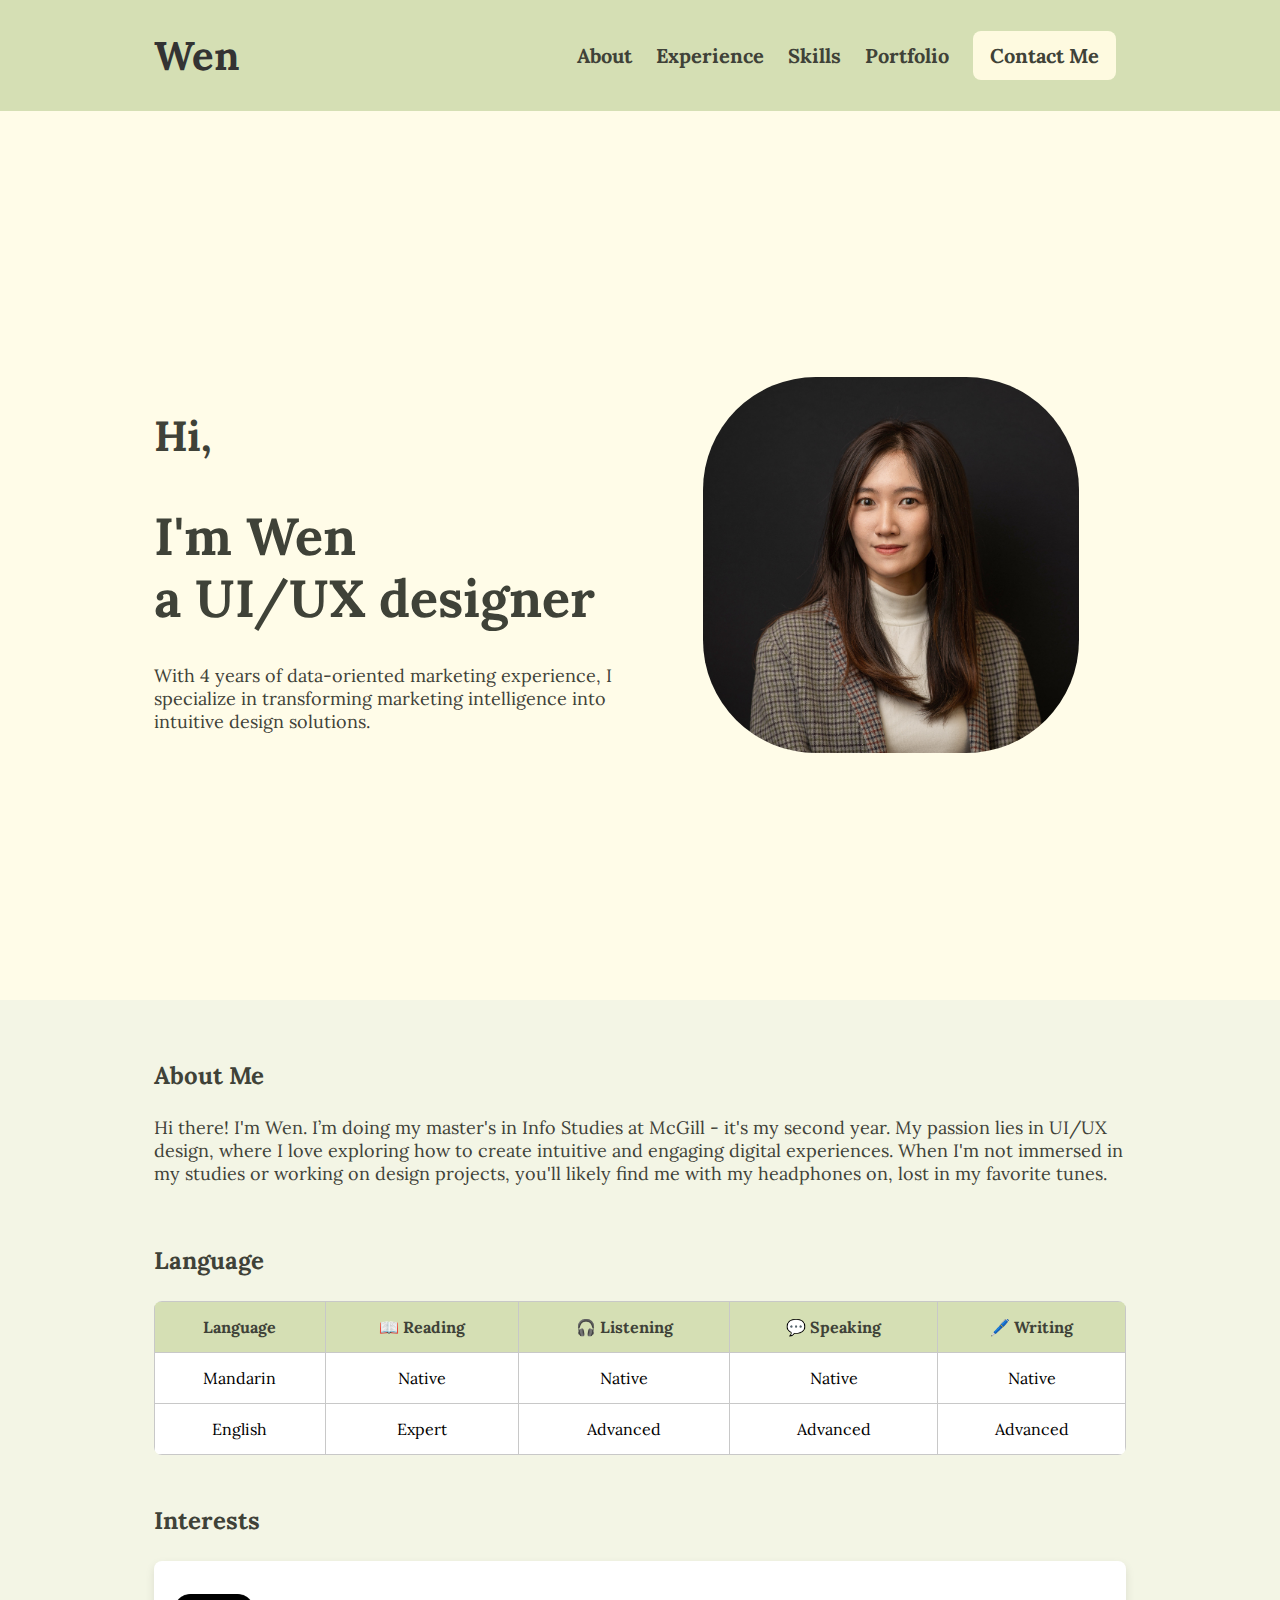
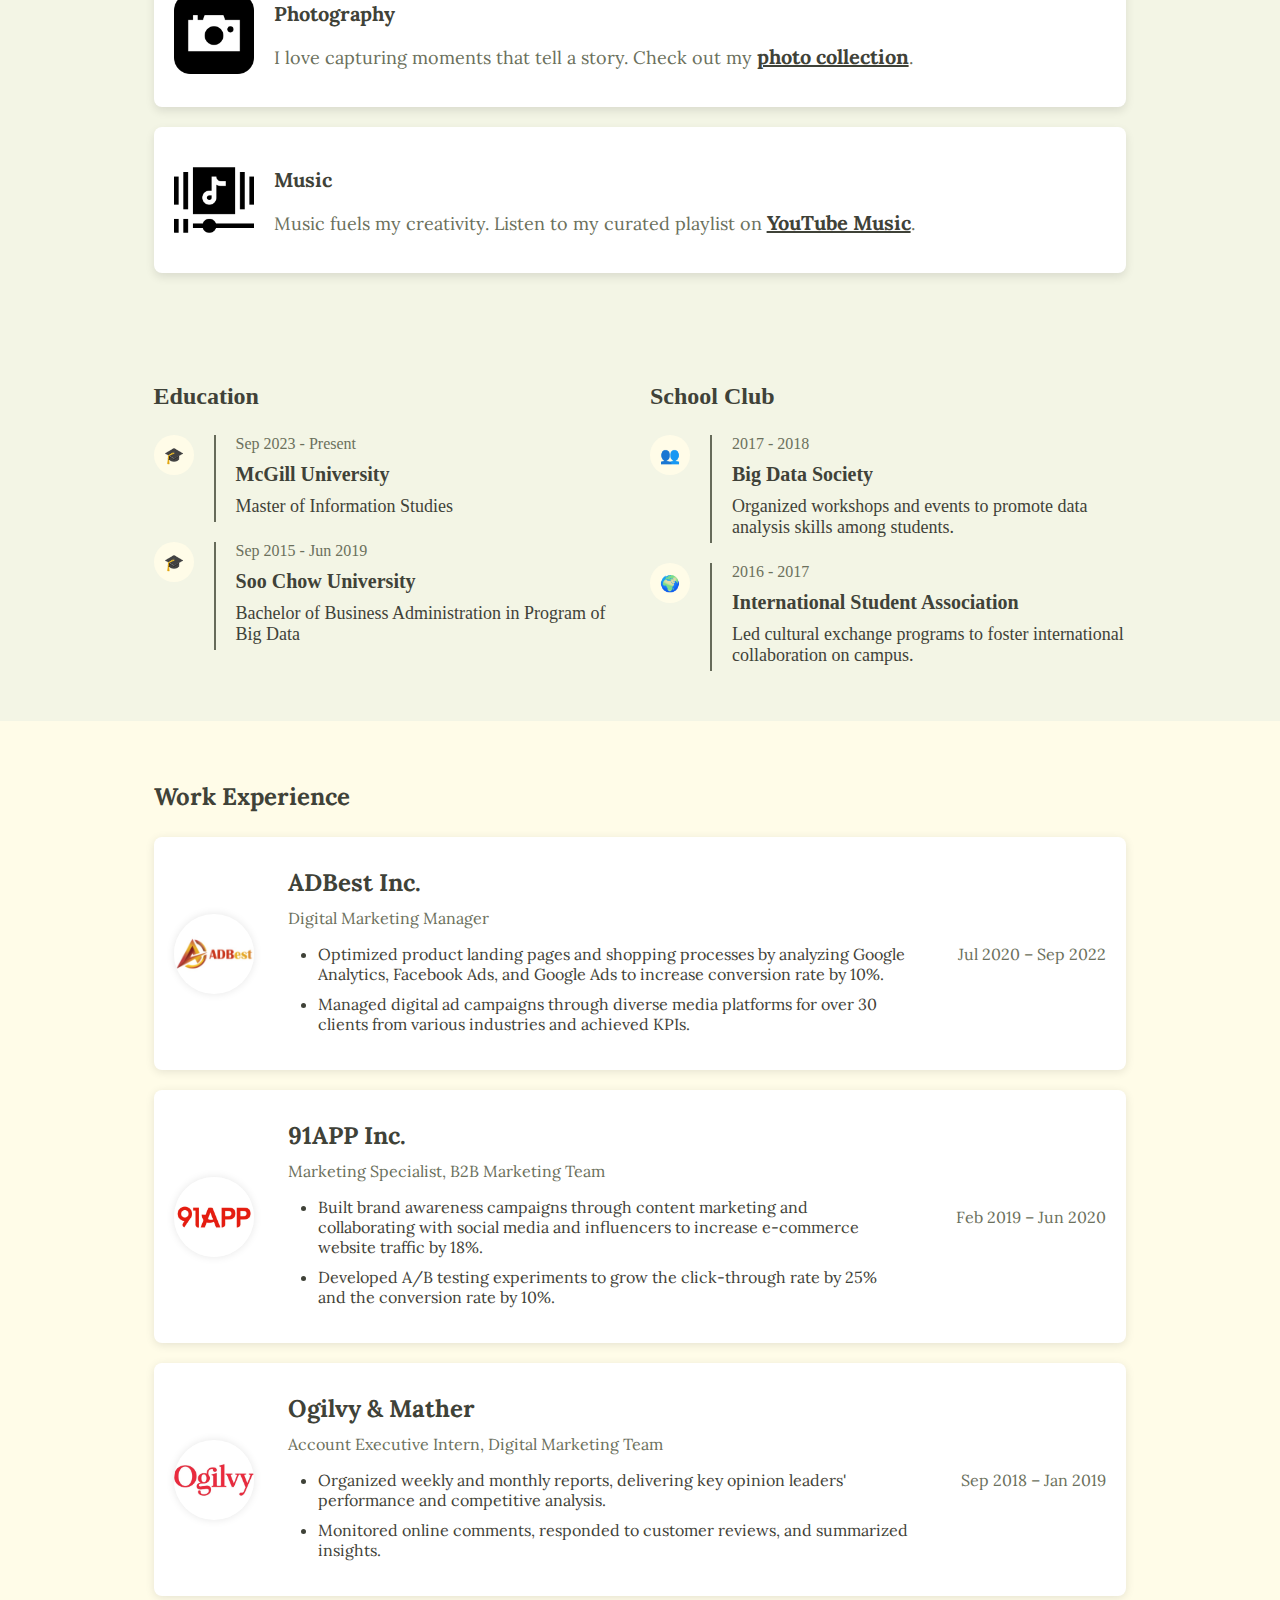
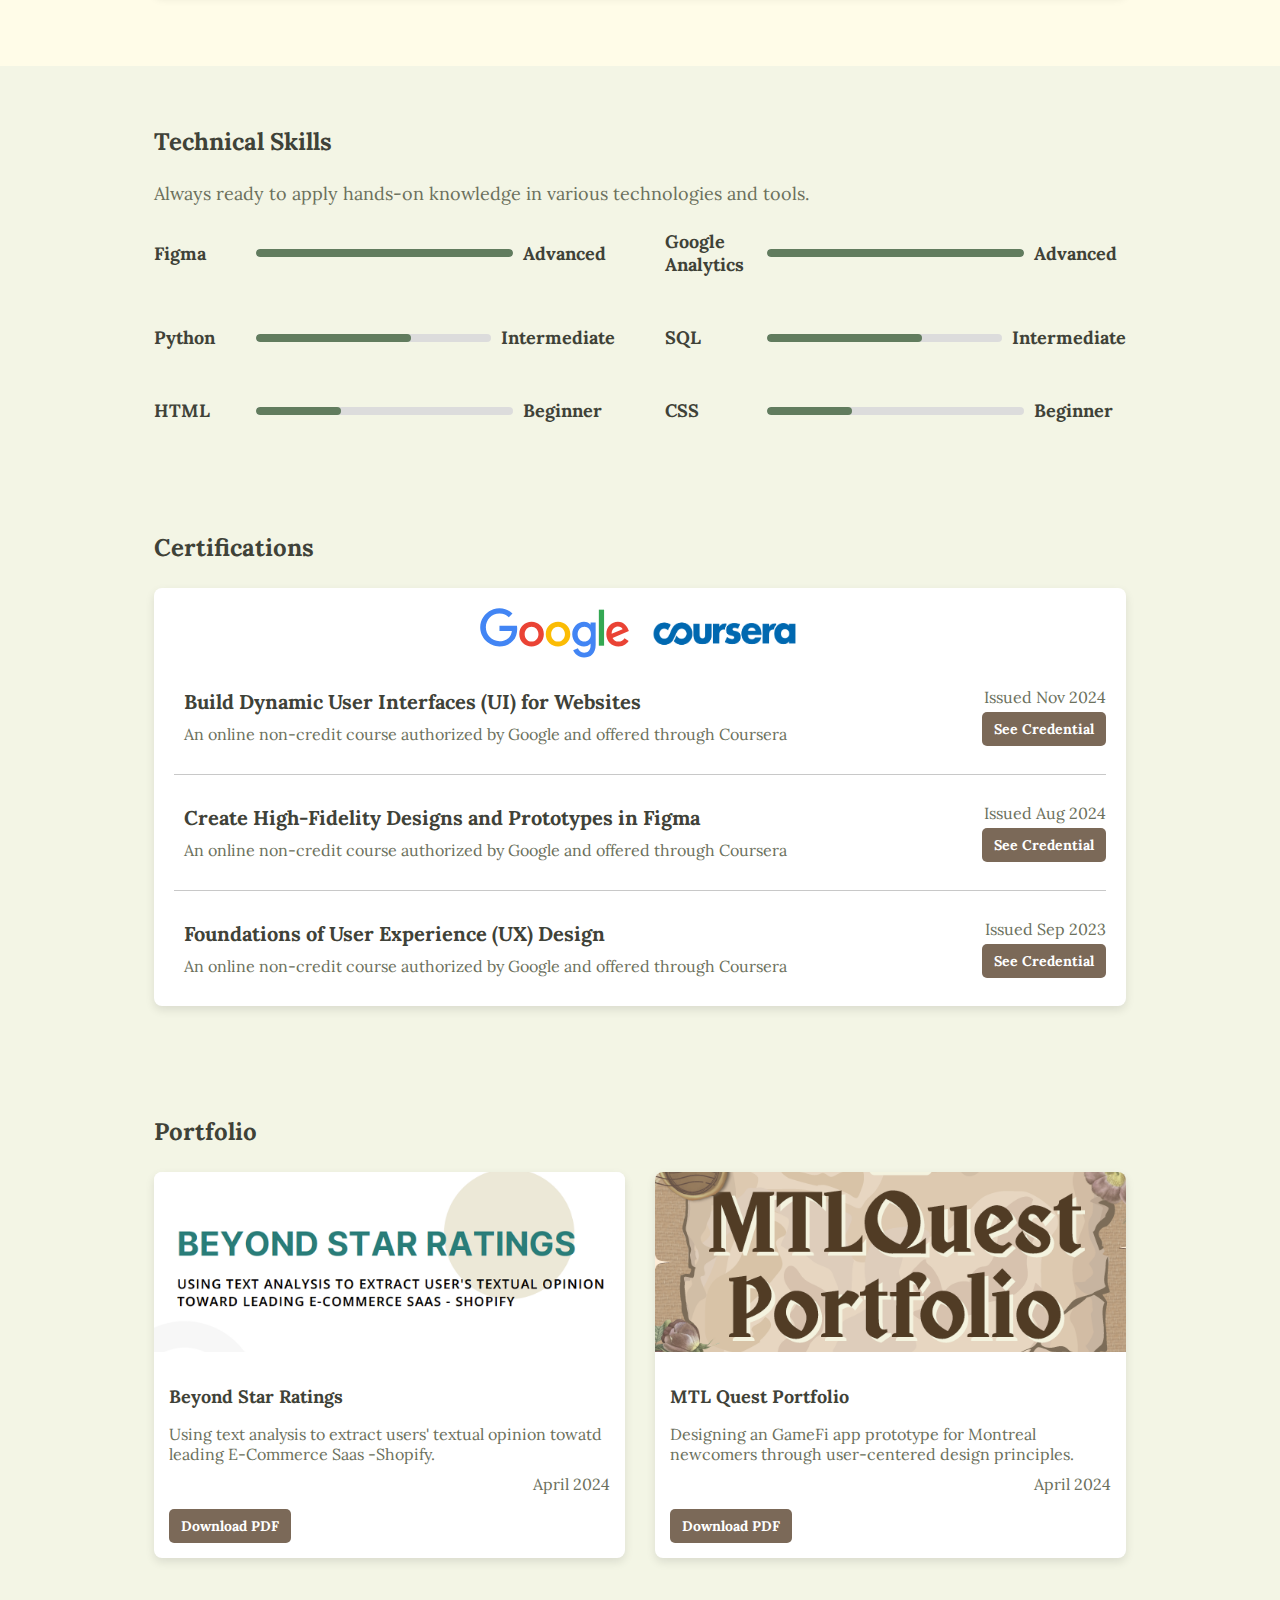
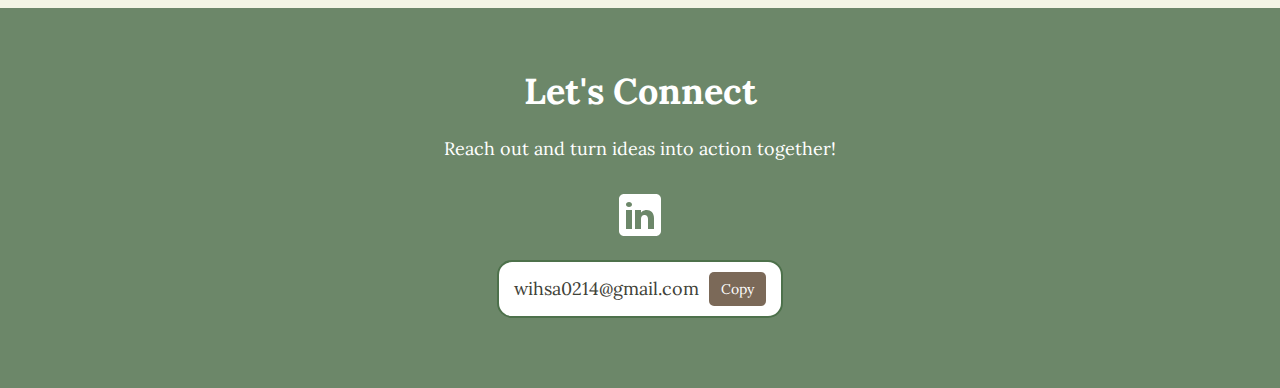
==== commit c67bf865: "1206 - responsive - 4" ====
--- a/index.html
+++ b/index.html
@@ -1,7 +1,7 @@
 <!-- 
   Main Document Structure
   - Header: Navigation and branding
-  - Sections: Organized by content type
+  - Sections: Home, About, Experience, Skills, Portfolio, Contact
   - Each section has consistent class naming convention
 -->
 
@@ -22,10 +22,13 @@
   </head>
 
   <body>
+  <!-- Header: Contains navigation and branding 
+       Using semantic <header> tag for better accessibility -->  
   <!-- Navigation Header -->
   <header class="header">
     <!-- Header content -->
     <a href="#" class = "logo" >Wen</a>
+    <!-- Mobile Navigation Toggle -->
     <button class="hamburger" aria-label="Toggle menu">
       ☰
     </button>
@@ -40,7 +43,8 @@
 
   
 
-  <!-- Hero Section -->
+  <!-- Hero Section: Introduction and profile image
+       Using 'home-container' for main layout structure -->
   <section class="home-container">
     <!-- Home content -->
     <div class="home-content">
@@ -50,13 +54,16 @@
         With 4 years of data-oriented marketing  experience, I specialize in transforming marketing 
         intelligence into intuitive design solutions. </p>
     </div> 
-     
+
+    <!-- Profile Image Container --> 
     <div class="img-box">
         <img src="Assets/IMG/Huei-Wen Cheng_Square.JPG" alt="Wen's profile picture">
     </div>
   </section>
 
-  <!-- About Me Section -->
+
+
+  <!-- About Section: Personal information: language, interests, education, and school club -->
   <section id="about" class="about-container">
     <!-- About content -->
     <div class="about-content">
@@ -100,10 +107,9 @@
             </div>
           </div>
         </div>
-     
-    </div>
-
-     <!-- Interests content -->
+    </div>
+
+    <!-- Interests content -->
     <div class="interests-container">
       <h2 class="heading">Interests</h2>
       <div class="interest-box">
@@ -114,7 +120,7 @@
           <h3>Photography</h3>
           <p>
             I love capturing moments that tell a story. Check out my 
-            <a href="https://flic.kr/ps/45rZq1" target="_blank">photo collection</a> for a glimpse into my world.
+            <a href="https://flic.kr/ps/45rZq1" target="_blank">photo collection</a>.
           </p>
         </div>
       </div>
@@ -184,15 +190,15 @@
             <p>Led cultural exchange programs to foster international collaboration on campus.</p>
           </div>
         </div>
-    </div>
-  
-      
-    
     </div>      
    </section>  
 
 
-  <!-- Experience Section -->
+  <!-- Experience Section
+       Purpose: Display work history in chronological order
+       Structure: 
+       - Individual experience cards for each role
+       - Consistent layout with company logo, details, and dates -->
   <section id="experience" class="experience-container">
     <!-- Experience content -->
     <h2 class="heading">Work Experience</h2>
@@ -250,7 +256,11 @@
   </section>
 
 
-  <!-- Skills Section -->
+  <!-- Skills Section
+     Purpose: Display technical proficiency levels with visual indicators
+     Structure:
+     - Progress bars for skill visualization
+     - Consistent layout with skill name, bar, and level indicator -->
   <section id="skills" class="skills-container">
     <!-- Technical skills content -->
     <h2 class="heading">Technical Skills</h2>
@@ -313,9 +323,14 @@
         </div>        
     </div>
   </section>
-  
-
-<!-- Certifications Section -->
+
+
+<!-- Certifications Section
+     Purpose: Display professional certifications and credentials
+     Structure:
+     - Container with issuer logos
+     - List of certifications with details and download links
+     - Consistent card layout for each certification -->
 <section id="certifications" class="certifications-container">
   <h2 class="heading">Certifications</h2>
   <div class="certifications-box">
@@ -327,40 +342,41 @@
       
       <!-- Certifications List -->
       <div class="certifications-list">
+
+          <div class="certification-item">
+              <div class="certification-details">
+                  <h3>Build Dynamic User Interfaces (UI) for Websites</h3>
+                  <p>An online non-credit course authorized by Google and offered through Coursera</p>
+              </div>
+              <div class="certification-actions">
+                  <span class="date">Issued Nov 2024</span>
+                  <a href="Assets/IMG/Coursera_certification_UI.png" target="_blank" download class="credential-link">See Credential</a>
+              </div>
+          </div>
+          <div class="divider"></div> <!-- Divider -->
+
+          <div class="certification-item">
+              <div class="certification-details">
+                  <h3>Create High-Fidelity Designs and Prototypes in Figma</h3>
+                  <p>An online non-credit course authorized by Google and offered through Coursera</p>
+              </div>
+              <div class="certification-actions">
+                  <span class="date">Issued Aug 2024</span>
+                  <a href="Assets/IMG/Coursera_certification_HiFi.png" target="_blank" download class="credential-link">See Credential</a>
+              </div>
+          </div>
+          <div class="divider"></div> <!-- Divider -->
+
           <div class="certification-item">
               <div class="certification-details">
                   <h3>Foundations of User Experience (UX) Design</h3>
                   <p>An online non-credit course authorized by Google and offered through Coursera</p>
               </div>
               <div class="certification-actions">
-                  <span class="date">Issued Nov 2024</span>
+                  <span class="date">Issued Sep 2023</span>
                   <a href="Assets/IMG/Coursera_certification_UX.png" target="_blank" download class="credential-link">See Credential</a>
               </div>
-          </div>
-          <div class="divider"></div> <!-- Divider -->
-
-          <div class="certification-item">
-              <div class="certification-details">
-                  <h3>Build Dynamic User Interfaces (UI) for Websites</h3>
-                  <p>An online non-credit course authorized by Google and offered through Coursera</p>
-              </div>
-              <div class="certification-actions">
-                  <span class="date">Issued Nov 2024</span>
-                  <a href="Assets/IMG/Coursera_certification_UI.png" target="_blank" download class="credential-link">See Credential</a>
-              </div>
-          </div>
-          <div class="divider"></div> <!-- Divider -->
-
-          <div class="certification-item">
-              <div class="certification-details">
-                  <h3>Create High-Fidelity Designs and Prototypes in Figma</h3>
-                  <p>An online non-credit course authorized by Google and offered through Coursera</p>
-              </div>
-              <div class="certification-actions">
-                  <span class="date">Issued Aug 2024</span>
-                  <a href="Assets/IMG/Coursera_certification_HiFi.png" target="_blank" download class="credential-link">See Credential</a>
-              </div>
-          </div>
+          </div>  
       </div>
   </div>
 </section>
@@ -368,9 +384,13 @@
 
 
 
-  
-
-  <!-- Portfolio Section -->
+
+  <!-- Portfolio Section
+     Purpose: Showcase projects and work samples
+     Structure:
+     - Grid layout for portfolio items
+     - Card-based design for each project
+     - Consistent thumbnail and content organization -->
   <section id="portfolio" class="portfolio-container">
     <!-- Portfolio content -->
     <h2 class="heading">Portfolio</h2>
@@ -396,7 +416,7 @@
         </div>
         <div class="portfolio-content">
           <h3>MTL Quest Portfolio</h3>
-          <p>Designing a gamefi-app for Montreal new comers through user-centered design .</p>
+          <p>Designing an GameFi app prototype for Montreal newcomers through user-centered design principles.</p>
           <span class="date">April 2024</span>
           <a href="Assets/Files/UCD_Project_Montreal.pdf" target="_blank" class="download-btn" download>Download PDF</a>
         </div>
@@ -404,7 +424,11 @@
     </div>
   </section>
   
-   <!-- Contact Section -->
+  <!-- Contact Section
+     Purpose: Provide contact information and social media links
+     Structure:
+     - Section header with call to action
+     - Email display with copy functionality -->
   <section id="contact" class="contact-container">
     <!-- Contact content -->
     <h2 class="heading">Let's Connect</h2>
@@ -424,8 +448,9 @@
         <button id="copy-btn" class="clipboard-btn">Copy</button>
       </div>
     </div>
-
   </section>
+
+
 
   <!-- copy the email / javascript generated by ChatGPT -->
   <script>
--- a/Assets/CSS/MyStyle1.CSS
+++ b/Assets/CSS/MyStyle1.CSS
@@ -1,3 +1,6 @@
+/* Global Styles */
+/* These styles apply universally to ensure consistency across the site. */
+
 * {
     box-sizing: border-box; /* Ensures that padding and border are included in an element's total width and height */
 }
@@ -7,6 +10,10 @@
     padding: 0;
 }
 
+body {
+    padding-top: 100px;
+}
+
 html {
    scroll-behavior: smooth; /* Enables smooth scrolling */
 }
@@ -16,7 +23,10 @@
 }
 
 
+
+
 /* Header */
+/* Styles for the website's navigation bar and branding */
 .header{ 
     background-color: rgb(213, 223, 180);
     position: fixed;
@@ -37,6 +47,7 @@
     gap: 10px;
 }
 
+/* Mobile hamburger menu button */
 .hamburger {
     display: none; 
     font-size: 36px;
@@ -68,7 +79,7 @@
     }
 }
 
-
+/* Links inside the navigation bar */
 .header a{
     color: #333; 
     text-decoration: none; 
@@ -77,6 +88,7 @@
     font-family: "Lora", serif;
 }
 
+/* Logo styling */
 .logo{
     font-size: 40px;
     color: rgb(216, 163, 115);
@@ -107,6 +119,7 @@
     transform: scale(1.1);
 }
 
+/* Highlighted "Contact Me" button in the navbar */
 .contact-link{
     display: inline-block;
     padding: 10px 15px; 
@@ -121,6 +134,8 @@
     transition: 0.3s ease; 
 }
 
+/* Home Section */
+/* This section introduces viewers and includes my profile image */
 .home-container{
     width: 100%;
     min-height: 100vh;
@@ -139,23 +154,25 @@
     color: rgb(63, 66, 56);
 }
 
-.home-content h3{
-    font-size: 42px;
-    color: rgb(63, 66, 56);
-}
-
+/* Heading and text sizes */
 .home-content h1{
     font-size: 52px;
     line-height: 1.2;
     color: rgb(63, 66, 56);
 }
 
+.home-content h3{
+    font-size: 42px;
+    color: rgb(63, 66, 56);
+}
+
 .home-content p{
     font-size: 18px;
     margin: 25px 0 30px;
     color: rgb(63, 66, 56);
 }
 
+/* Profile image styling */
 .img-box {
     flex: 1;
     display: flex;
@@ -192,7 +209,8 @@
 }
 
 
-
+/* About Section */
+/* Contains personal information, languages, interests, education, and school club */
 .about-container{
     width: 100%;
     font-family: "Lora", serif;
@@ -218,17 +236,16 @@
     max-width: 800px;
     margin: 10px 0 10px;
     color: rgb(63, 66, 56);
-}
-
-
-
-
+    margin: 10px 0 25px;
+}
+
+
+/* Language */
 .language-container {
     width: 100%;
     margin-bottom: 50px;
     overflow-x: auto; /* Allows horizontal scrolling on smaller screens */
 }
-
 
 .language-grid {
     display: grid;   
@@ -277,9 +294,7 @@
 }
 
 
-
-
-
+/* Interests */
 .interests-container {
     flex: 1; 
     min-width: 0px;
@@ -312,14 +327,15 @@
 }
   
 .interest-text p {
-    font-size: 16px;
+    font-size: 18px;
     color: rgb(107, 112, 92);
 }
   
 .interest-text a {
+    font-size: 20px;
     color: rgb(63, 66, 56);
     font-weight: bold;
-    text-decoration: none;
+    text-decoration: underline;
 }
   
 .interest-text a:hover {
@@ -327,7 +343,7 @@
     text-decoration: underline;
 }
   
-  /* Responsive Design */
+/* Responsive Design */
 @media (max-width: 768px) {
     .interest-box {
       flex-direction: column;
@@ -346,7 +362,7 @@
     gap: 15px;
 }
 
-
+/* education and school club */
 .education-schoolclub-container {
     display: flex; 
     flex-wrap: nowrap; 
@@ -356,6 +372,7 @@
     padding: 50px 12% 30px;
 }
 
+/* Responsive Design */
 @media (max-width: 768px) {
     .education-schoolclub-container {
         flex-direction: column; 
@@ -377,15 +394,8 @@
     width: 100%;
 }
 
-  
-.education-content h2,
-.school-club-content h2 {
-    font-size: 24px;
-    margin-bottom: 25px;
-    color: rgb(63, 66, 56);
-}
-
-  
+/* Timeline Items */
+/* Displays events in a vertical timeline format */
 .timeline-item {
     display: flex;
     align-items: flex-start;
@@ -413,25 +423,26 @@
 
 .timeline-content h3 {
     font-size: 20px;
-    margin: 5px;
+    color: rgb(63, 66, 56);
+    margin: 10px 0 10px;
+}
+  
+.timeline-content p {
+    font-size: 18px;
     color: rgb(63, 66, 56);;
-}
-  
-.timeline-content p {
-    font-size: 18px;
-    margin: 5px;
-    color: rgb(63, 66, 56);;
+    margin: 5px 0 5px;
 }
 
 .date {
     font-size: 16px;
     color: rgb(107, 112, 92);
     text-align: right;
-    margin: 5px;
-}
-
-
-
+   
+}
+
+
+/* Experience Section */
+/* Displays the work history with logos, job titles, and descriptions */
 .experience-container {
     width: 100%;
     background-color: rgb(255, 252, 232);
@@ -439,10 +450,7 @@
     font-family: "Lora", serif;
 }
 
-.experience-container h2{
-    margin-bottom: 25px;
-    text-align: center;
-}
+
 
 .experience-card {
     display: flex;
@@ -526,13 +534,14 @@
 }
 
 
+/* Skills Section */
+/* Highlights technical skills with progress bars */
 .skills-container {
     width: 100%;
     padding: 50px 12%;
     font-family: "Lora", serif;
     background-color: rgb(243, 245, 229); 
 }
-
 
 
 .skills-container p {
@@ -572,7 +581,7 @@
 
 .skill-bar .progress {
     height: 100%;
-    background-color: rgba(79, 147, 71, 0.746);
+    background-color: rgba(37, 77, 32, 0.675);
     border-radius: 4px;
     transition: width 0.5s ease-in-out;
 }
@@ -585,6 +594,7 @@
     color: rgb(63, 66, 56); 
 }
 
+/* Responsive Design */
 @media (max-width: 768px) {
     .skill {
         flex-direction: column; 
@@ -592,7 +602,6 @@
         gap: 10px;
     }
 
-   
 
     .skill-bar {
         width: 100%; 
@@ -605,19 +614,16 @@
     }
 }
 
-
+/* Certifications Section */
+/* Displays professional certifications with issuer logos and details */
 .certifications-container {
     width: 100%;
     padding: 50px 12%;
     background-color: rgb(243, 245, 229);
     font-family: "Lora", serif;
-}
-
-.certifications-container h2 {
-    font-size: 24px;
-    margin-bottom: 25px;
-    color: rgb(63, 66, 56);
-}
+    color: rgb(63, 66, 56);
+}
+
 
 .certifications-box {
     display: flex;
@@ -628,18 +634,22 @@
     box-shadow: 0 4px 10px rgba(0, 0, 0, 0.1);
 }
 
+/* Certifications logo */
 .issuer-logo {
     display: flex;
+    flex-wrap: wrap; 
     justify-content: center;
     gap: 20px; 
     margin-bottom: 20px;
 }
 
 .issuer-logo img {
+    max-width: 100%;
     width: 150px;
     height: auto;
 }
 
+/* Certifications content */
 .certifications-list {
     display: flex;
     flex-direction: column;
@@ -661,7 +671,6 @@
 
 .certification-item h3 {
     font-size: 20px;
-    color: rgb(107, 112, 92);
     margin: 10px;
 }
 
@@ -671,6 +680,7 @@
     margin: 10px;
 }
 
+
 .certification-actions {
     display: flex;
     flex-direction: column;
@@ -679,7 +689,7 @@
 }
 
 .certification-actions .date {
-    font-size: 14px;
+    font-size: 16px;
     color: rgb(107, 112, 92);
     margin-bottom: 5px;
 }
@@ -687,7 +697,7 @@
 .credential-link {
     display: inline-block;
     padding: 8px 12px;
-    background-color: rgba(125, 94, 65, 0.693);
+    background-color: rgba(92, 69, 48, 0.809);
     color: #fff;
     font-size: 14px;
     font-weight: bold;
@@ -710,7 +720,8 @@
 
   
 
-  /* Portfolio Section */
+/* Portfolio Section */
+/* Displays portfolio projects in a grid format with thumbnails and descriptions */
 .portfolio-container {
     width: 100%;
     padding: 50px 12%;
@@ -718,9 +729,6 @@
     font-family: "Lora", serif;
 }
   
-.portfolio-container h2 {
-    margin-bottom: 25px;
-}
   
 .portfolio-grid {
     display: grid;
@@ -728,7 +736,7 @@
     gap: 30px;
 }
   
-  /* Portfolio Item */
+/* Portfolio Item */
 .portfolio-item {
     background: #fff;
     border-radius: 8px;
@@ -741,7 +749,7 @@
     transform: scale(1.05);
   }
   
-  /* Thumbnail */
+/* Portfolio Thumbnail */
 .portfolio-thumbnail {
     position: relative;
     width: 100%;
@@ -756,7 +764,7 @@
 }
   
   
-  /* Content */
+/* Portfolio Content */
 .portfolio-content {
     padding: 15px;
 }
@@ -774,8 +782,6 @@
 }
   
 .portfolio-content .date {
-    font-size: 16px;
-    color: rgb(42, 78, 38, 0.561);
     margin-bottom: 15px;
     display: block;
 }
@@ -783,7 +789,7 @@
 .download-btn {
     display: inline-block;
     padding: 8px 12px;
-    background-color: rgb(125, 94, 65, 0.693);
+    background-color: rgb(92, 69, 48, 0.809);
     color: #fff;
     font-size: 14px;
     font-weight: bold;
@@ -797,13 +803,14 @@
 }
   
 
-  /* Contact Section */
+/* Contact Section */
+/* Provides contact information and social media links */
 .contact-container {
     width: 100%;
     padding: 50px 12%;
     text-align: center;
     font-family: "Lora", serif;
-    background-color: rgba(42, 78, 38, 0.561); 
+    background-color: rgba(37, 77, 32, 0.675); 
     display: flex;
     flex-direction: column;
     align-items: center; 
@@ -821,9 +828,22 @@
     margin-bottom: 20px;
     color: rgb(2255, 255, 255);
 }
-  
-  
-  /* Social Links */
+
+/* Responsive Design */
+@media (max-width: 768px) {
+    .portfolio-content {
+      text-align: left; 
+    }
+  
+    .portfolio-content .date {
+      text-align: left; 
+      display: block; 
+      margin-top: 10px; /* Adds spacing if necessary */
+    }
+  }
+  
+  
+/* Social Links */
 .social-links {
     margin-top: 10px;
     display: flex;
@@ -842,7 +862,7 @@
 }
   
 
-  /* Email Box */
+/* Email Box */
 .email-container {
     margin: 20px auto;
     text-align: center;
@@ -863,9 +883,10 @@
     border-radius: 15px;
     background-color: #fff;
 }
-  
+
+/* Copy Button */
 .clipboard-btn {
-    background-color: rgba(125, 94, 65, 0.693);
+    background-color: rgba(92, 69, 48, 0.809);
     font-family: "Lora", serif;
     color: #fff;
     border: none;
